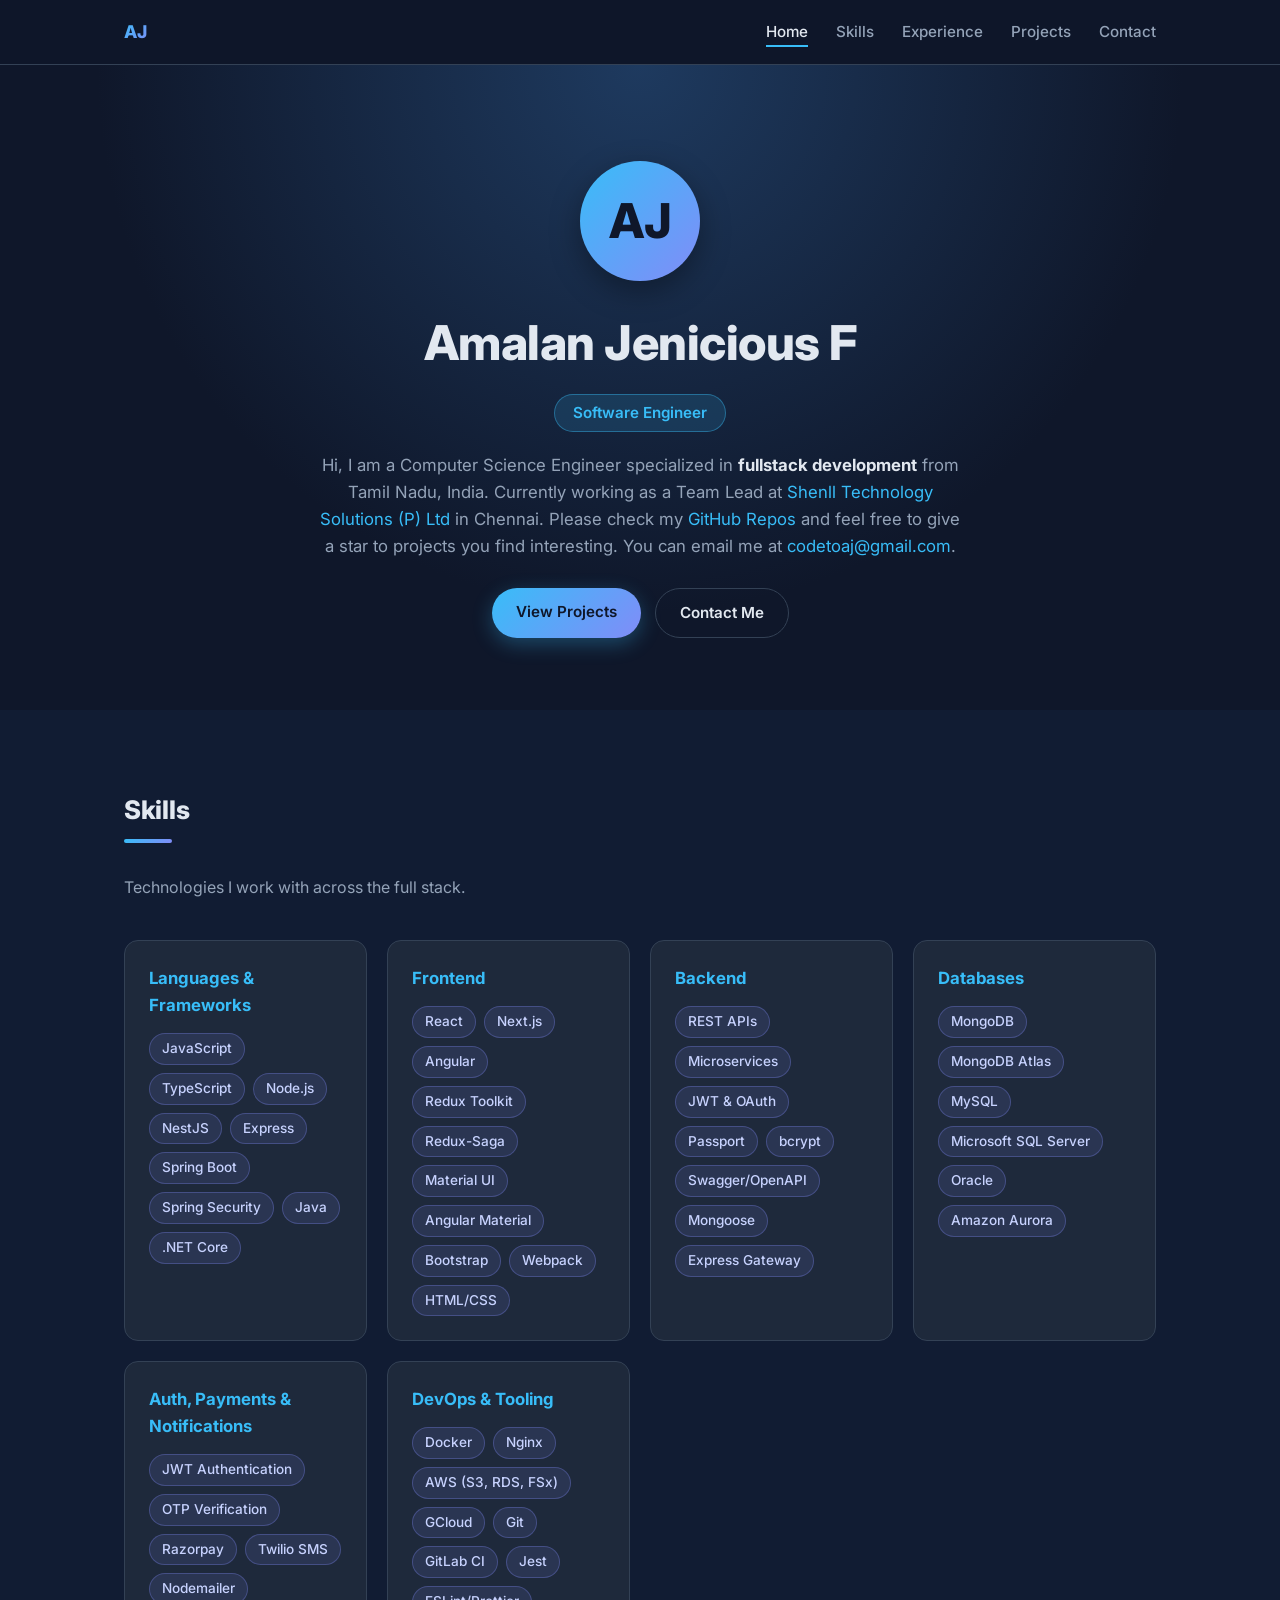
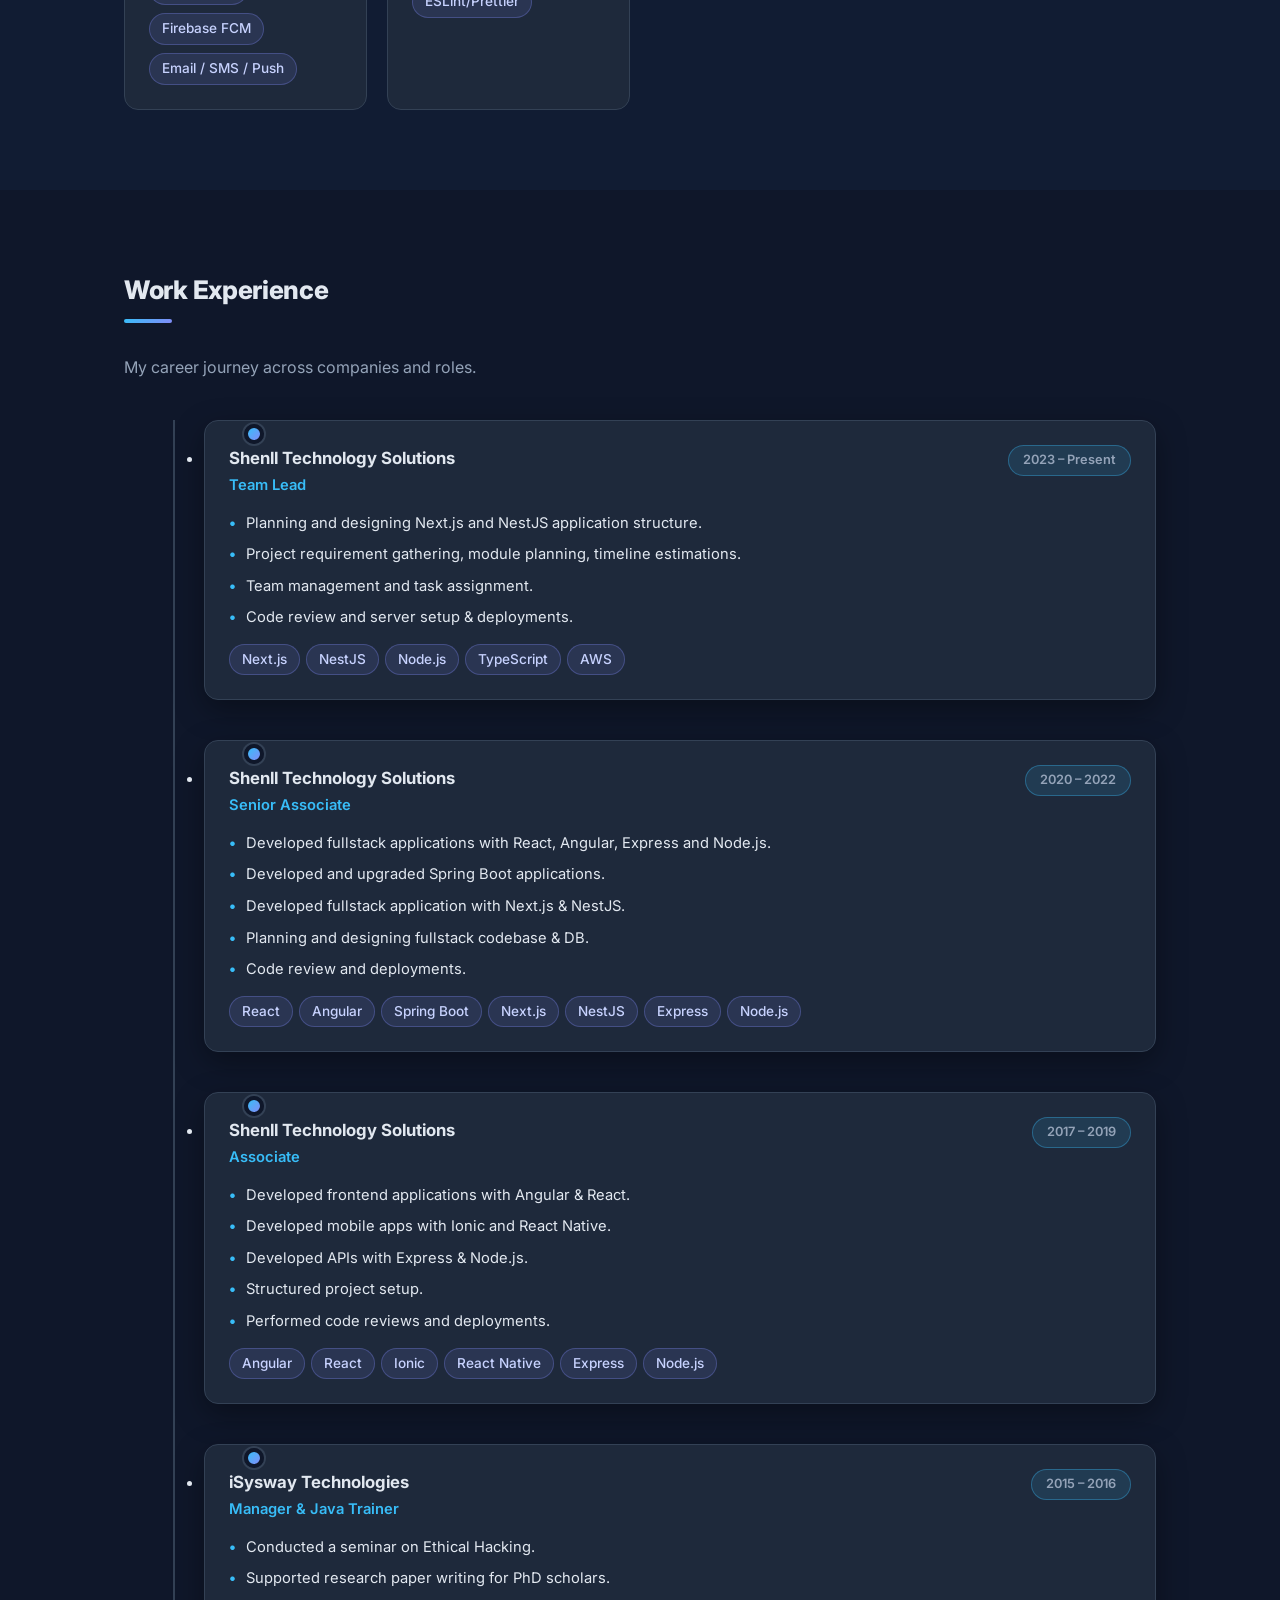
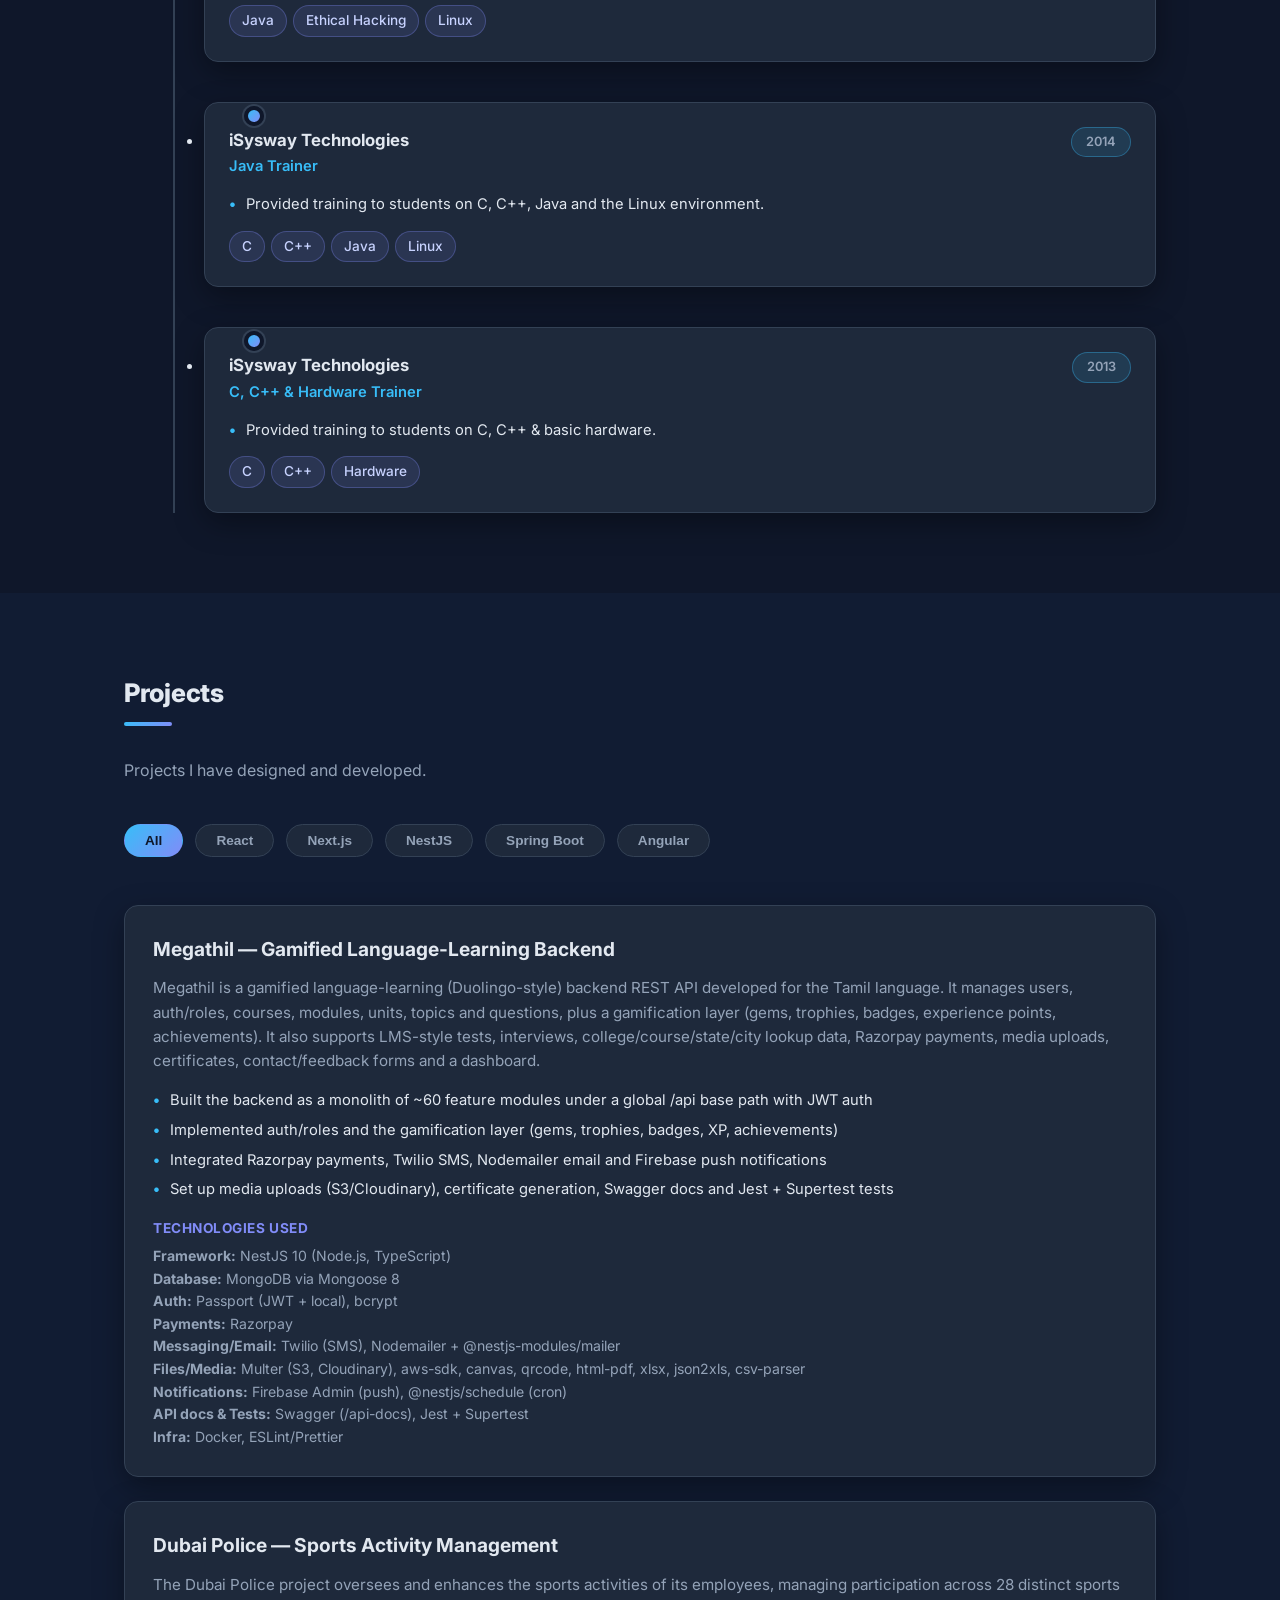
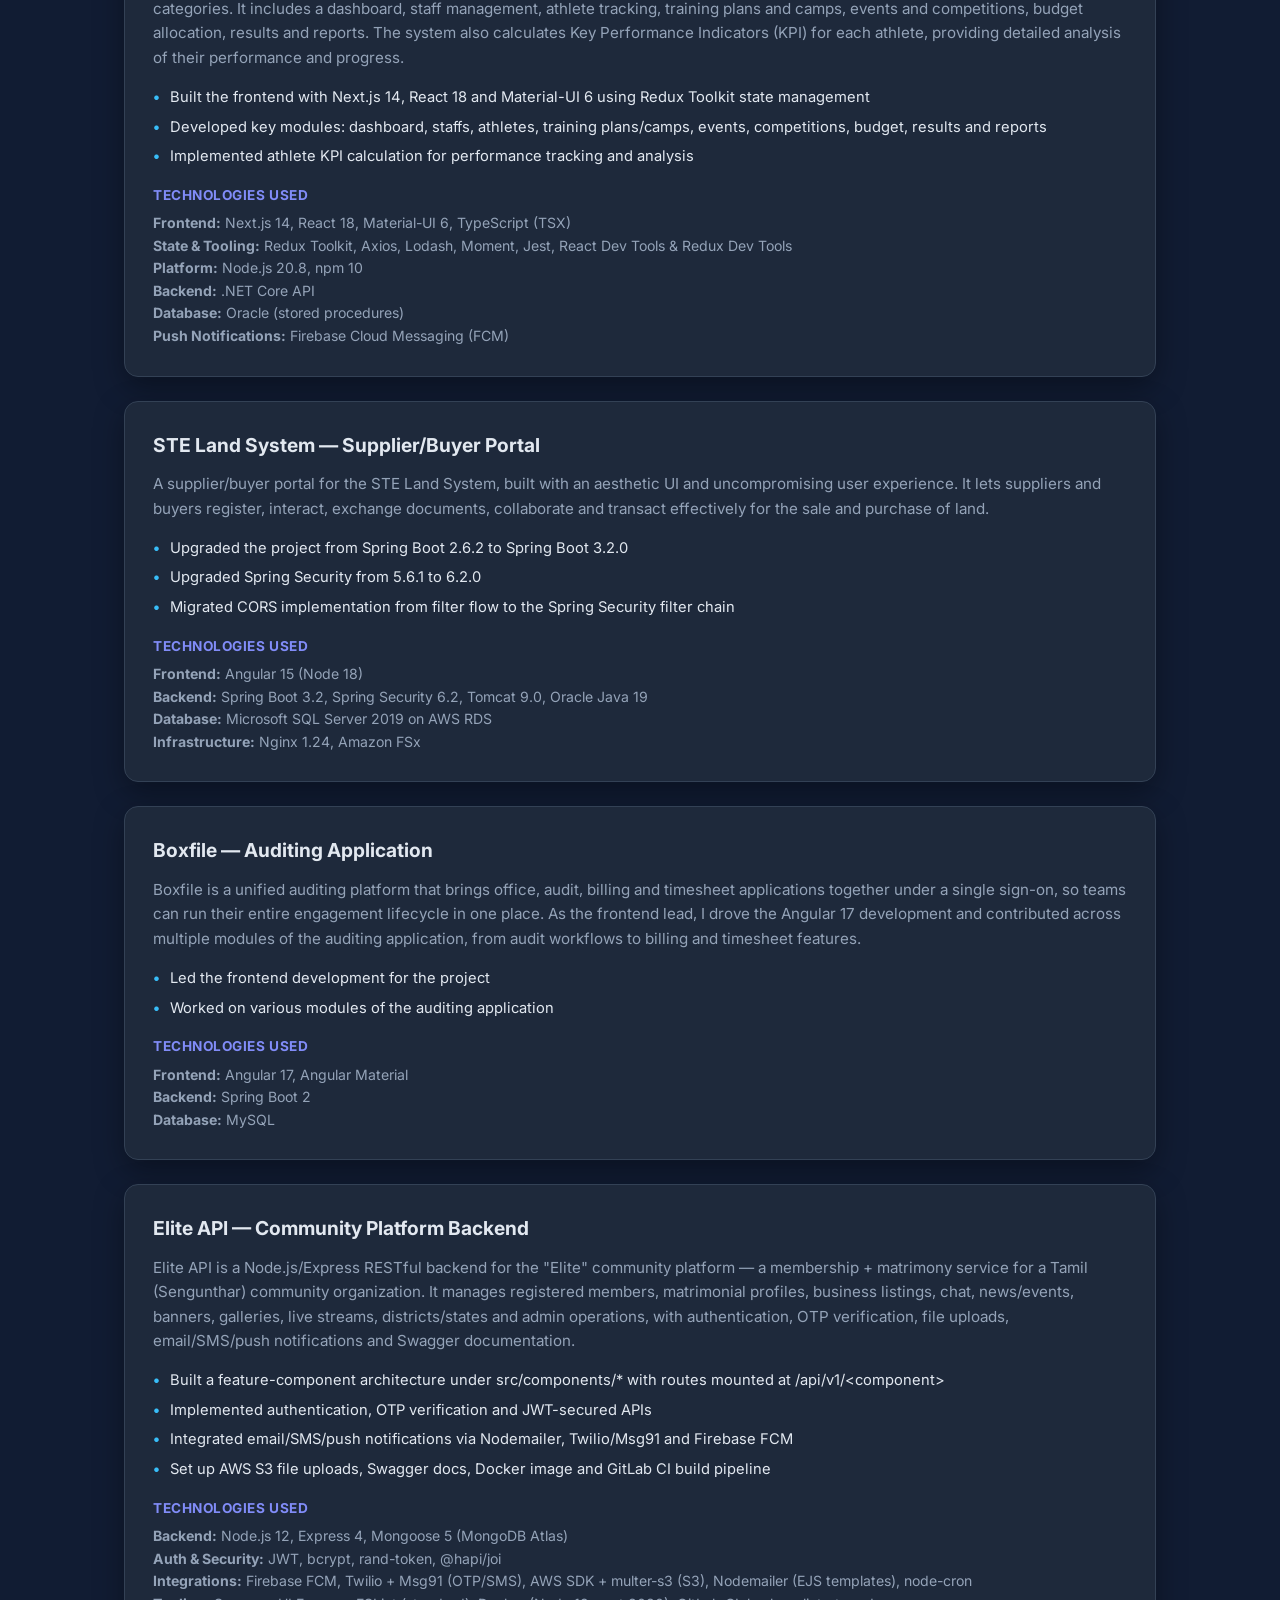
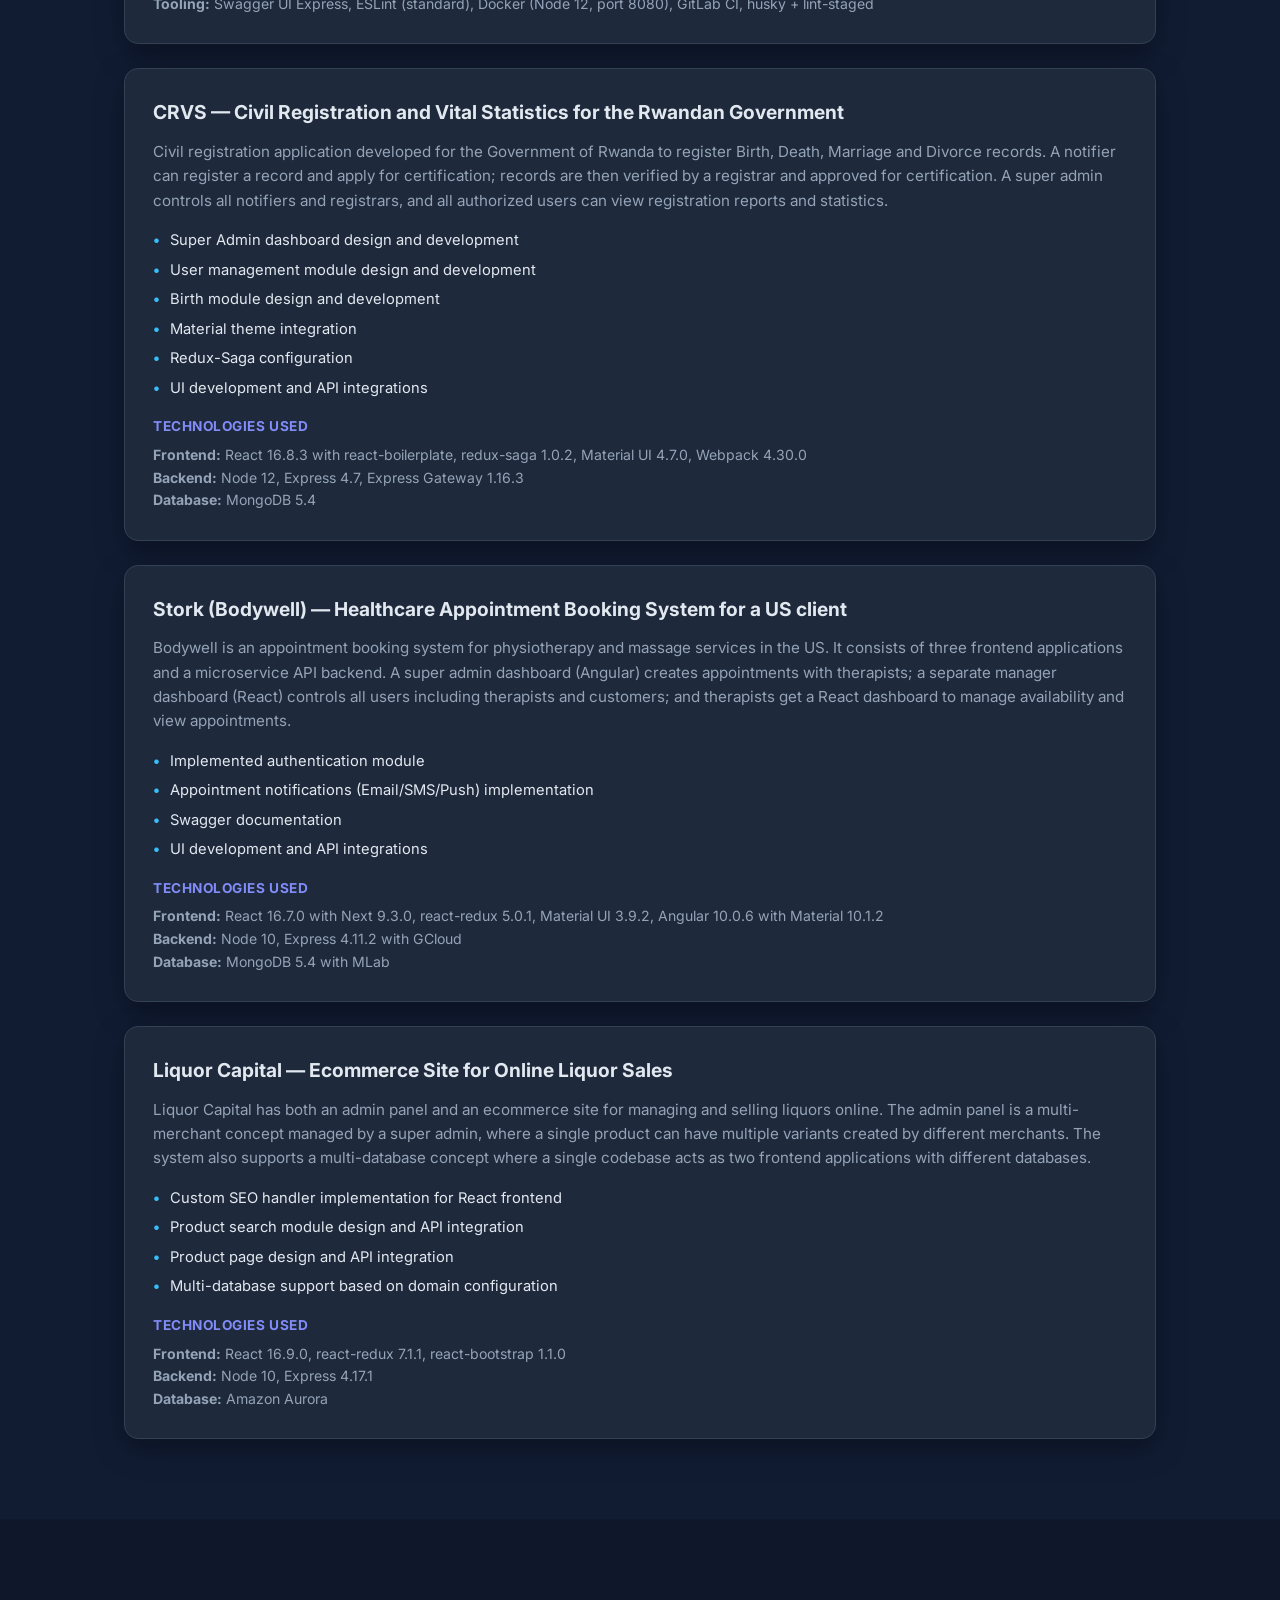
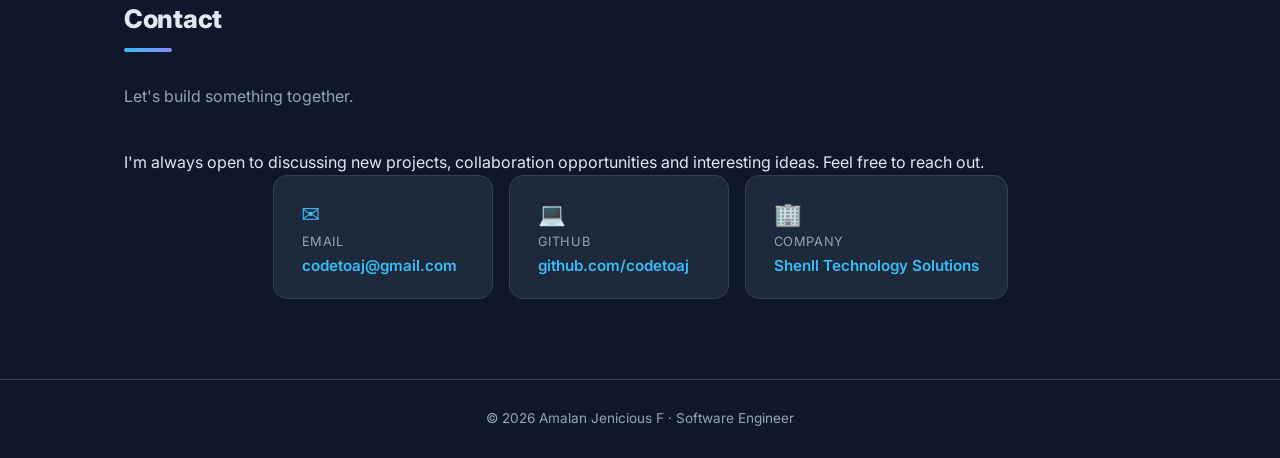
==== index.html @ 87402a8a "Work Experiance section added" ====
<!DOCTYPE html>
<html lang="en">
  <head>
    <meta charset="UTF-8">
    <meta name="viewport" content="width=device-width, initial-scale=1.0">
    <meta
      name="description"
      content="Amalan Jenicious F — Software Engineer specializing in fullstack development. Portfolio of projects, skills and experience."
    >
    <title>Amalan Jenicious F | Software Engineer</title>
    <link rel="icon" href="favicon.svg" type="image/svg+xml">
    <link rel="preconnect" href="https://fonts.googleapis.com">
    <link rel="preconnect" href="https://fonts.gstatic.com" crossorigin>
    <link
      href="https://fonts.googleapis.com/css2?family=Inter:wght@400;500;600;700;800&display=swap"
      rel="stylesheet"
    >
    <meta property="og:title" content="Amalan Jenicious F | Software Engineer">
    <meta property="og:description" content="Team Lead specializing in fullstack development — Node.js, React, Spring Boot, Angular, TypeScript, and cloud technologies.">
    <meta property="og:type" content="website">
    <meta property="og:url" content="https://codetoaj.github.io/">
    <meta property="og:image" content="https://codetoaj.github.io/og-image.png">
    <meta name="twitter:card" content="summary_large_image">
    <meta name="twitter:title" content="Amalan Jenicious F | Software Engineer">
    <meta name="twitter:description" content="Team Lead specializing in fullstack development — Node.js, React, Spring Boot, Angular, TypeScript, and cloud technologies.">
    <meta name="twitter:image" content="https://codetoaj.github.io/og-image.png">
    <script type="application/ld+json">
    {"@context":"https://schema.org","@type":"Person","name":"Amalan Jenicious F","jobTitle":"Team Lead","worksFor":{"@type":"Organization","name":"Shenll Technology Solutions"},"url":"https://codetoaj.github.io/","sameAs":["https://github.com/codetoaj"]}
    </script>
    <style>
      :root {
        --bg: #0f172a;
        --bg-alt: #111c33;
        --card: #1e293b;
        --border: #334155;
        --text: #e2e8f0;
        --muted: #94a3b8;
        --accent: #38bdf8;
        --accent-2: #818cf8;
        --grad: linear-gradient(135deg, #38bdf8 0%, #818cf8 100%);
        --radius: 14px;
        --shadow: 0 10px 30px rgba(0, 0, 0, 0.35);
      }
      * {
        margin: 0;
        padding: 0;
        box-sizing: border-box;
      }
      html {
        scroll-behavior: smooth;
      }
      body {
        font-family: "Inter", system-ui, -apple-system, sans-serif;
        background: var(--bg);
        color: var(--text);
        line-height: 1.6;
      }
      a {
        color: var(--accent);
        text-decoration: none;
      }
      a:hover {
        text-decoration: underline;
      }
      .container {
        max-width: 1080px;
        margin: 0 auto;
        padding: 0 24px;
      }

      header {
        position: sticky;
        top: 0;
        z-index: 100;
        background: rgba(15, 23, 42, 0.85);
        backdrop-filter: blur(10px);
        border-bottom: 1px solid var(--border);
      }
      .nav {
        display: flex;
        align-items: center;
        justify-content: space-between;
        height: 64px;
      }
      .brand {
        font-weight: 800;
        font-size: 1.1rem;
        background: var(--grad);
        -webkit-background-clip: text;
        background-clip: text;
        color: transparent;
      }
      .nav-links {
        display: flex;
        gap: 28px;
        list-style: none;
      }
      .nav-links a {
        color: var(--muted);
        font-size: 0.95rem;
        font-weight: 500;
        padding: 4px 0;
      }
      .nav-links a:hover,
      .nav-links a.active {
        color: var(--text);
      }
      .nav-links a.active {
        border-bottom: 2px solid var(--accent);
      }
      .menu-btn {
        display: none;
        background: none;
        border: none;
        color: var(--text);
        font-size: 1.5rem;
        cursor: pointer;
        line-height: 1;
      }

      .hero {
        padding: 96px 0 72px;
        text-align: center;
        background: radial-gradient(ellipse at top, #1e3a5f 0%, var(--bg) 60%);
      }
      .hero .avatar {
        width: 120px;
        height: 120px;
        border-radius: 50%;
        margin: 0 auto 24px;
        background: var(--grad);
        display: flex;
        align-items: center;
        justify-content: center;
        font-size: 3rem;
        font-weight: 800;
        color: #0f172a;
        box-shadow: var(--shadow);
      }
      .hero h1 {
        font-size: clamp(2rem, 5vw, 3rem);
        font-weight: 800;
        letter-spacing: -0.5px;
      }
      .hero .role {
        display: inline-block;
        margin-top: 12px;
        padding: 6px 18px;
        border-radius: 999px;
        background: rgba(56, 189, 248, 0.15);
        color: var(--accent);
        border: 1px solid rgba(56, 189, 248, 0.4);
        font-weight: 600;
        font-size: 0.95rem;
      }
      .hero .intro {
        max-width: 640px;
        margin: 20px auto 0;
        color: var(--muted);
        font-size: 1.05rem;
      }
      .hero .intro strong {
        color: var(--text);
      }
      .hero .cta {
        margin-top: 28px;
        display: flex;
        gap: 14px;
        justify-content: center;
        flex-wrap: wrap;
      }
      .btn {
        display: inline-block;
        padding: 12px 24px;
        border-radius: 999px;
        font-weight: 600;
        font-size: 0.95rem;
        transition: transform 0.15s ease, box-shadow 0.15s ease;
      }
      .btn:hover {
        text-decoration: none;
        transform: translateY(-2px);
      }
      .btn-primary {
        background: var(--grad);
        color: #0f172a;
        box-shadow: 0 6px 20px rgba(56, 189, 248, 0.3);
      }
      .btn-ghost {
        border: 1px solid var(--border);
        color: var(--text);
      }
      .btn-ghost:hover {
        border-color: var(--accent);
      }

      section {
        padding: 80px 0;
      }
      section:nth-of-type(even) {
        background: var(--bg-alt);
      }
      .section-title {
        font-size: 1.6rem;
        font-weight: 800;
        letter-spacing: -0.3px;
        margin-bottom: 8px;
      }
      .section-sub {
        color: var(--muted);
        margin-bottom: 40px;
      }
      .underline {
        width: 48px;
        height: 4px;
        border-radius: 2px;
        background: var(--grad);
        margin-bottom: 32px;
      }

      .skills {
        display: grid;
        grid-template-columns: repeat(auto-fit, minmax(240px, 1fr));
        gap: 20px;
      }
      .skill-card {
        background: var(--card);
        border: 1px solid var(--border);
        border-radius: var(--radius);
        padding: 24px;
      }
      .skill-card h3 {
        font-size: 1.05rem;
        font-weight: 700;
        margin-bottom: 14px;
        color: var(--accent);
      }
      .skill-card .tags {
        display: flex;
        flex-wrap: wrap;
        gap: 8px;
      }
      .tag {
        background: rgba(129, 140, 248, 0.12);
        border: 1px solid rgba(129, 140, 248, 0.3);
        color: #c7d2fe;
        padding: 4px 12px;
        border-radius: 999px;
        font-size: 0.85rem;
        font-weight: 500;
      }

      .projects {
        display: grid;
        gap: 24px;
      }
      .project-filters {
        display: flex;
        gap: 12px;
        margin-bottom: 24px;
        flex-wrap: wrap;
      }
      .filter-btn {
        padding: 8px 20px;
        border-radius: 999px;
        border: 1px solid var(--border);
        background: var(--card);
        color: var(--muted);
        font-weight: 600;
        font-size: 0.85rem;
        cursor: pointer;
        transition: all 0.15s ease;
      }
      .filter-btn:hover {
        border-color: var(--accent);
        color: var(--text);
      }
      .filter-btn.active {
        background: var(--grad);
        border-color: transparent;
        color: #0f172a;
      }
      .project-card {
        background: var(--card);
        border: 1px solid var(--border);
        border-radius: var(--radius);
        padding: 28px;
        box-shadow: var(--shadow);
        transition: transform 0.2s ease, border-color 0.2s ease;
      }
      .project-card:hover {
        transform: translateY(-4px);
        border-color: var(--accent);
      }
      .project-card h3 {
        font-size: 1.2rem;
        font-weight: 700;
        margin-bottom: 12px;
      }
      .project-card p {
        color: var(--muted);
        font-size: 0.95rem;
      }
      .project-card .roles {
        margin: 16px 0;
        padding: 0;
        list-style: none;
        display: grid;
        gap: 6px;
      }
      .project-card .roles li {
        display: flex;
        gap: 10px;
        font-size: 0.92rem;
        color: var(--text);
      }
      .project-card .roles li::before {
        content: "\2022";
        color: var(--accent);
        font-weight: 700;
      }
      .project-card .tech-label {
        font-size: 0.85rem;
        font-weight: 700;
        color: var(--accent-2);
        margin: 12px 0 6px;
        text-transform: uppercase;
        letter-spacing: 0.04em;
      }
      .project-card .tech-line {
        color: var(--muted);
        font-size: 0.88rem;
      }

      .contact {
        text-align: center;
      }
      .contact .section-title,
      .contact .section-sub {
        text-align: center;
      }
      .contact .underline {
        margin: 0 auto 32px;
      }
      .contact p {
        color: var(--muted);
        max-width: 520px;
        margin: 0 auto 28px;
      }
      .contact-links {
        display: flex;
        gap: 16px;
        justify-content: center;
        flex-wrap: wrap;
      }
      .contact-card {
        background: var(--card);
        border: 1px solid var(--border);
        border-radius: var(--radius);
        padding: 20px 28px;
        min-width: 220px;
        transition: transform 0.15s ease, border-color 0.15s ease;
      }
      .contact-card:hover {
        transform: translateY(-3px);
        border-color: var(--accent);
      }
      .contact-card .icon {
        font-size: 1.4rem;
        margin-bottom: 8px;
      }
      .contact-card .label {
        display: block;
        font-size: 0.8rem;
        color: var(--muted);
        text-transform: uppercase;
        letter-spacing: 0.05em;
      }
      .contact-card .value {
        font-weight: 600;
        font-size: 0.95rem;
        word-break: break-all;
      }

      footer {
        border-top: 1px solid var(--border);
        padding: 28px 0;
        text-align: center;
        color: var(--muted);
        font-size: 0.85rem;
      }

      .scroll-top {
        position: fixed;
        bottom: 24px;
        right: 24px;
        width: 48px;
        height: 48px;
        border-radius: 50%;
        background: var(--grad);
        border: none;
        color: #0f172a;
        font-size: 1.5rem;
        cursor: pointer;
        opacity: 0;
        visibility: hidden;
        transform: translateY(16px);
        transition: all 0.3s ease;
        z-index: 99;
        box-shadow: var(--shadow);
        display: flex;
        align-items: center;
        justify-content: center;
        line-height: 1;
      }
      .scroll-top.visible {
        opacity: 1;
        visibility: visible;
        transform: translateY(0);
      }
      .scroll-top:hover {
        transform: translateY(-4px) scale(1.05);
      }
      .scroll-top:focus-visible {
        outline: 2px solid var(--accent);
        outline-offset: 2px;
      }

      /* ===== Work Experience Timeline ===== */
      .timeline {
        position: relative;
        padding-left: 80px;
        margin-top: 8px;
      }
      .timeline-rail {
        position: absolute;
        left: 49px;
        top: 0;
        bottom: 0;
        width: 2px;
        background: var(--border);
      }
      .timeline-item {
        position: relative;
        margin-bottom: 40px;
      }
      .timeline-item:last-child {
        margin-bottom: 0;
      }
      .timeline-dot {
        position: absolute;
        left: 40px;
        top: 4px;
        width: 20px;
        height: 20px;
        border-radius: 50%;
        background: var(--grad);
        border: 4px solid var(--bg);
        box-shadow: 0 0 0 2px var(--border);
      }
      .timeline-card {
        background: var(--card);
        border: 1px solid var(--border);
        border-radius: var(--radius);
        padding: 24px;
        box-shadow: var(--shadow);
        transition: transform 0.2s ease, border-color 0.2s ease;
      }
      .timeline-card:hover {
        transform: translateY(-3px);
        border-color: var(--accent);
      }
      .timeline-head {
        display: flex;
        align-items: baseline;
        justify-content: space-between;
        gap: 12px;
        margin-bottom: 10px;
      }
      .timeline-head h3 {
        font-size: 1.05rem;
        font-weight: 700;
      }
      .timeline-role {
        display: block;
        color: var(--accent);
        font-weight: 600;
        font-size: 0.92rem;
        margin-top: 2px;
      }
      .timeline-date {
        color: var(--muted);
        font-size: 0.8rem;
        font-weight: 600;
        background: rgba(56, 189, 248, 0.12);
        border: 1px solid rgba(56, 189, 248, 0.35);
        padding: 4px 14px;
        border-radius: 999px;
      }
      .timeline-bullets {
        list-style: none;
        padding: 0;
        margin: 14px 0;
        display: grid;
        gap: 8px;
      }
      .timeline-bullets li {
        display: flex;
        gap: 10px;
        font-size: 0.92rem;
        color: var(--text);
        align-items: flex-start;
      }
      .timeline-bullets li::before {
        content: "\2022";
        color: var(--accent);
        font-weight: 700;
      }
      .timeline-tech {
        display: flex;
        gap: 6px;
        flex-wrap: wrap;
        margin-top: 8px;
      }

      @media (max-width: 720px) {
        .nav-links {
          display: none;
          position: absolute;
          top: 64px;
          left: 0;
          right: 0;
          flex-direction: column;
          gap: 0;
          background: var(--bg-alt);
          border-bottom: 1px solid var(--border);
        }
        .nav-links.open {
          display: flex;
        }
        .nav-links li {
          border-top: 1px solid var(--border);
        }
        .nav-links a {
          display: block;
          padding: 16px 24px;
        }
        .nav-links a.active {
          border-bottom: none;
          color: var(--accent);
        }
        .menu-btn {
          display: block;
        }
        .hero {
          padding: 64px 0 48px;
        }
        .timeline {
          padding-left: 44px;
        }
        .timeline-rail {
          left: 15px;
        }
        .timeline-dot {
          left: 6px;
        }
        .timeline-head h3 {
          font-size: 0.95rem;
        }
      }
    </style>
  </head>
  <body>
    <header>
      <nav class="nav container" aria-label="Primary">
        <a class="brand" href="#home">AJ</a>
        <button type="button" class="menu-btn" id="menuBtn" aria-label="Toggle menu" aria-expanded="false">&#9776;</button>
        <ul class="nav-links" id="navLinks">
          <li><a href="#home">Home</a></li>
          <li><a href="#skills">Skills</a></li>
          <li><a href="#experience">Experience</a></li>
          <li><a href="#projects">Projects</a></li>
          <li><a href="#contact">Contact</a></li>
        </ul>
      </nav>
    </header>

    <section class="hero" id="home">
      <div class="container">
        <div class="avatar" aria-hidden="true">AJ</div>
        <h1>Amalan Jenicious F</h1>
        <span class="role">Software Engineer</span>
        <p class="intro">
          Hi, I am a Computer Science Engineer specialized in
          <strong>fullstack development</strong> from Tamil Nadu, India. Currently working as a
          Team Lead at
          <a href="https://www.shenll.com/" target="_blank" rel="noopener noreferrer">Shenll Technology Solutions (P) Ltd</a>
          in Chennai. Please check my
          <a href="https://github.com/codetoaj?tab=repositories" target="_blank" rel="noopener noreferrer">GitHub Repos</a>
          and feel free to give a star to projects you find interesting. You can email me at
          <a href="mailto:codetoaj@gmail.com">codetoaj@gmail.com</a>.
        </p>
        <div class="cta">
          <a class="btn btn-primary" href="#projects">View Projects</a>
          <a class="btn btn-ghost" href="mailto:codetoaj@gmail.com">Contact Me</a>
        </div>
      </div>
    </section>

    <section id="skills">
      <div class="container">
        <h2 class="section-title">Skills</h2>
        <div class="underline"></div>
        <p class="section-sub">Technologies I work with across the full stack.</p>
        <div class="skills">
          <div class="skill-card">
            <h3>Languages &amp; Frameworks</h3>
            <div class="tags">
              <span class="tag">JavaScript</span>
              <span class="tag">TypeScript</span>
              <span class="tag">Node.js</span>
              <span class="tag">NestJS</span>
              <span class="tag">Express</span>
              <span class="tag">Spring Boot</span>
              <span class="tag">Spring Security</span>
              <span class="tag">Java</span>
              <span class="tag">.NET Core</span>
            </div>
          </div>
          <div class="skill-card">
            <h3>Frontend</h3>
            <div class="tags">
              <span class="tag">React</span>
              <span class="tag">Next.js</span>
              <span class="tag">Angular</span>
              <span class="tag">Redux Toolkit</span>
              <span class="tag">Redux-Saga</span>
              <span class="tag">Material UI</span>
              <span class="tag">Angular Material</span>
              <span class="tag">Bootstrap</span>
              <span class="tag">Webpack</span>
              <span class="tag">HTML/CSS</span>
            </div>
          </div>
          <div class="skill-card">
            <h3>Backend</h3>
            <div class="tags">
              <span class="tag">REST APIs</span>
              <span class="tag">Microservices</span>
              <span class="tag">JWT &amp; OAuth</span>
              <span class="tag">Passport</span>
              <span class="tag">bcrypt</span>
              <span class="tag">Swagger/OpenAPI</span>
              <span class="tag">Mongoose</span>
              <span class="tag">Express Gateway</span>
            </div>
          </div>
          <div class="skill-card">
            <h3>Databases</h3>
            <div class="tags">
              <span class="tag">MongoDB</span>
              <span class="tag">MongoDB Atlas</span>
              <span class="tag">MySQL</span>
              <span class="tag">Microsoft SQL Server</span>
              <span class="tag">Oracle</span>
              <span class="tag">Amazon Aurora</span>
            </div>
          </div>
          <div class="skill-card">
            <h3>Auth, Payments &amp; Notifications</h3>
            <div class="tags">
              <span class="tag">JWT Authentication</span>
              <span class="tag">OTP Verification</span>
              <span class="tag">Razorpay</span>
              <span class="tag">Twilio SMS</span>
              <span class="tag">Nodemailer</span>
              <span class="tag">Firebase FCM</span>
              <span class="tag">Email / SMS / Push</span>
            </div>
          </div>
          <div class="skill-card">
            <h3>DevOps &amp; Tooling</h3>
            <div class="tags">
              <span class="tag">Docker</span>
              <span class="tag">Nginx</span>
              <span class="tag">AWS (S3, RDS, FSx)</span>
              <span class="tag">GCloud</span>
              <span class="tag">Git</span>
              <span class="tag">GitLab CI</span>
              <span class="tag">Jest</span>
              <span class="tag">ESLint/Prettier</span>
            </div>
          </div>
        </div>
      </div>
    </section>

    <section id="experience">
      <div class="container">
        <h2 class="section-title">Work Experience</h2>
        <div class="underline"></div>
        <p class="section-sub">My career journey across companies and roles.</p>
        <div class="timeline">
          <div class="timeline-rail"></div>
          <ul class="timeline-list">
            <li class="timeline-item">
              <div class="timeline-dot"></div>
              <div class="timeline-card">
                <div class="timeline-head">
                  <div>
                    <h3>Shenll Technology Solutions</h3>
                    <span class="timeline-role">Team Lead</span>
                  </div>
                  <span class="timeline-date">2023 – Present</span>
                </div>
                <ul class="timeline-bullets">
                  <li>Planning and designing Next.js and NestJS application structure.</li>
                  <li>Project requirement gathering, module planning, timeline estimations.</li>
                  <li>Team management and task assignment.</li>
                  <li>Code review and server setup &amp; deployments.</li>
                </ul>
                <div class="timeline-tech">
                  <span class="tag">Next.js</span>
                  <span class="tag">NestJS</span>
                  <span class="tag">Node.js</span>
                  <span class="tag">TypeScript</span>
                  <span class="tag">AWS</span>
                </div>
              </div>
            </li>
            <li class="timeline-item">
              <div class="timeline-dot"></div>
              <div class="timeline-card">
                <div class="timeline-head">
                  <div>
                    <h3>Shenll Technology Solutions</h3>
                    <span class="timeline-role">Senior Associate</span>
                  </div>
                  <span class="timeline-date">2020 – 2022</span>
                </div>
                <ul class="timeline-bullets">
                  <li>Developed fullstack applications with React, Angular, Express and Node.js.</li>
                  <li>Developed and upgraded Spring Boot applications.</li>
                  <li>Developed fullstack application with Next.js &amp; NestJS.</li>
                  <li>Planning and designing fullstack codebase &amp; DB.</li>
                  <li>Code review and deployments.</li>
                </ul>
                <div class="timeline-tech">
                  <span class="tag">React</span>
                  <span class="tag">Angular</span>
                  <span class="tag">Spring Boot</span>
                  <span class="tag">Next.js</span>
                  <span class="tag">NestJS</span>
                  <span class="tag">Express</span>
                  <span class="tag">Node.js</span>
                </div>
              </div>
            </li>
            <li class="timeline-item">
              <div class="timeline-dot"></div>
              <div class="timeline-card">
                <div class="timeline-head">
                  <div>
                    <h3>Shenll Technology Solutions</h3>
                    <span class="timeline-role">Associate</span>
                  </div>
                  <span class="timeline-date">2017 – 2019</span>
                </div>
                <ul class="timeline-bullets">
                  <li>Developed frontend applications with Angular &amp; React.</li>
                  <li>Developed mobile apps with Ionic and React Native.</li>
                  <li>Developed APIs with Express &amp; Node.js.</li>
                  <li>Structured project setup.</li>
                  <li>Performed code reviews and deployments.</li>
                </ul>
                <div class="timeline-tech">
                  <span class="tag">Angular</span>
                  <span class="tag">React</span>
                  <span class="tag">Ionic</span>
                  <span class="tag">React Native</span>
                  <span class="tag">Express</span>
                  <span class="tag">Node.js</span>
                </div>
              </div>
            </li>
            <li class="timeline-item">
              <div class="timeline-dot"></div>
              <div class="timeline-card">
                <div class="timeline-head">
                  <div>
                    <h3>iSysway Technologies</h3>
                    <span class="timeline-role">Manager &amp; Java Trainer</span>
                  </div>
                  <span class="timeline-date">2015 – 2016</span>
                </div>
                <ul class="timeline-bullets">
                  <li>Conducted a seminar on Ethical Hacking.</li>
                  <li>Supported research paper writing for PhD scholars.</li>
                </ul>
                <div class="timeline-tech">
                  <span class="tag">Java</span>
                  <span class="tag">Ethical Hacking</span>
                  <span class="tag">Linux</span>
                </div>
              </div>
            </li>
            <li class="timeline-item">
              <div class="timeline-dot"></div>
              <div class="timeline-card">
                <div class="timeline-head">
                  <div>
                    <h3>iSysway Technologies</h3>
                    <span class="timeline-role">Java Trainer</span>
                  </div>
                  <span class="timeline-date">2014</span>
                </div>
                <ul class="timeline-bullets">
                  <li>Provided training to students on C, C++, Java and the Linux environment.</li>
                </ul>
                <div class="timeline-tech">
                  <span class="tag">C</span>
                  <span class="tag">C++</span>
                  <span class="tag">Java</span>
                  <span class="tag">Linux</span>
                </div>
              </div>
            </li>
            <li class="timeline-item">
              <div class="timeline-dot"></div>
              <div class="timeline-card">
                <div class="timeline-head">
                  <div>
                    <h3>iSysway Technologies</h3>
                    <span class="timeline-role">C, C++ &amp; Hardware Trainer</span>
                  </div>
                  <span class="timeline-date">2013</span>
                </div>
                <ul class="timeline-bullets">
                  <li>Provided training to students on C, C++ &amp; basic hardware.</li>
                </ul>
                <div class="timeline-tech">
                  <span class="tag">C</span>
                  <span class="tag">C++</span>
                  <span class="tag">Hardware</span>
                </div>
              </div>
            </li>
          </ul>
        </div>
      </div>
    </section>

    <section id="projects">
      <div class="container">
        <h2 class="section-title">Projects</h2>
        <div class="underline"></div>
        <p class="section-sub">Projects I have designed and developed.</p>
        <div class="projects">
          <div class="project-filters" role="group" aria-label="Project categories">
            <button type="button" class="filter-btn active" aria-pressed="true" data-filter="all">All</button>
            <button type="button" class="filter-btn" aria-pressed="false" data-filter="react">React</button>
            <button type="button" class="filter-btn" aria-pressed="false" data-filter="nextjs">Next.js</button>
            <button type="button" class="filter-btn" aria-pressed="false" data-filter="nestjs">NestJS</button>
            <button type="button" class="filter-btn" aria-pressed="false" data-filter="springboot">Spring Boot</button>
            <button type="button" class="filter-btn" aria-pressed="false" data-filter="angular">Angular</button>
          </div>
          <article class="project-card" data-category="nestjs">
            <h3>Megathil — Gamified Language-Learning Backend</h3>
            <p>
              Megathil is a gamified language-learning (Duolingo-style) backend REST API developed
              for the Tamil language. It manages users, auth/roles, courses, modules, units, topics
              and questions, plus a gamification layer (gems, trophies, badges, experience points,
              achievements). It also supports LMS-style tests, interviews, college/course/state/city
              lookup data, Razorpay payments, media uploads, certificates, contact/feedback forms and
              a dashboard.
            </p>
            <ul class="roles">
              <li>Built the backend as a monolith of ~60 feature modules under a global /api base path with JWT auth</li>
              <li>Implemented auth/roles and the gamification layer (gems, trophies, badges, XP, achievements)</li>
              <li>Integrated Razorpay payments, Twilio SMS, Nodemailer email and Firebase push notifications</li>
              <li>Set up media uploads (S3/Cloudinary), certificate generation, Swagger docs and Jest + Supertest tests</li>
            </ul>
            <div class="tech-label">Technologies used</div>
            <div class="tech-line">
              <strong>Framework:</strong> NestJS 10 (Node.js, TypeScript)
            </div>
            <div class="tech-line"><strong>Database:</strong> MongoDB via Mongoose 8</div>
            <div class="tech-line"><strong>Auth:</strong> Passport (JWT + local), bcrypt</div>
            <div class="tech-line"><strong>Payments:</strong> Razorpay</div>
            <div class="tech-line">
              <strong>Messaging/Email:</strong> Twilio (SMS), Nodemailer + @nestjs-modules/mailer
            </div>
            <div class="tech-line">
              <strong>Files/Media:</strong> Multer (S3, Cloudinary), aws-sdk, canvas, qrcode, html-pdf,
              xlsx, json2xls, csv-parser
            </div>
            <div class="tech-line">
              <strong>Notifications:</strong> Firebase Admin (push), @nestjs/schedule (cron)
            </div>
            <div class="tech-line">
              <strong>API docs &amp; Tests:</strong> Swagger (/api-docs), Jest + Supertest
            </div>
            <div class="tech-line"><strong>Infra:</strong> Docker, ESLint/Prettier</div>
          </article>

          <article class="project-card" data-category="nextjs">
            <h3>Dubai Police — Sports Activity Management</h3>
            <p>
              The Dubai Police project oversees and enhances the sports activities of its employees,
              managing participation across 28 distinct sports categories. It includes a dashboard,
              staff management, athlete tracking, training plans and camps, events and competitions,
              budget allocation, results and reports. The system also calculates Key Performance
              Indicators (KPI) for each athlete, providing detailed analysis of their performance and
              progress.
            </p>
            <ul class="roles">
              <li>Built the frontend with Next.js 14, React 18 and Material-UI 6 using Redux Toolkit state management</li>
              <li>Developed key modules: dashboard, staffs, athletes, training plans/camps, events, competitions, budget, results and reports</li>
              <li>Implemented athlete KPI calculation for performance tracking and analysis</li>
            </ul>
            <div class="tech-label">Technologies used</div>
            <div class="tech-line">
              <strong>Frontend:</strong> Next.js 14, React 18, Material-UI 6, TypeScript (TSX)
            </div>
            <div class="tech-line">
              <strong>State &amp; Tooling:</strong> Redux Toolkit, Axios, Lodash, Moment, Jest,
              React Dev Tools &amp; Redux Dev Tools
            </div>
            <div class="tech-line"><strong>Platform:</strong> Node.js 20.8, npm 10</div>
            <div class="tech-line"><strong>Backend:</strong> .NET Core API</div>
            <div class="tech-line"><strong>Database:</strong> Oracle (stored procedures)</div>
            <div class="tech-line"><strong>Push Notifications:</strong> Firebase Cloud Messaging (FCM)</div>
          </article>

          <article class="project-card" data-category="springboot angular">
            <h3>STE Land System — Supplier/Buyer Portal</h3>
            <p>
              A supplier/buyer portal for the STE Land System, built with an aesthetic UI and
              uncompromising user experience. It lets suppliers and buyers register, interact,
              exchange documents, collaborate and transact effectively for the sale and purchase of
              land.
            </p>
            <ul class="roles">
              <li>Upgraded the project from Spring Boot 2.6.2 to Spring Boot 3.2.0</li>
              <li>Upgraded Spring Security from 5.6.1 to 6.2.0</li>
              <li>Migrated CORS implementation from filter flow to the Spring Security filter chain</li>
            </ul>
            <div class="tech-label">Technologies used</div>
            <div class="tech-line"><strong>Frontend:</strong> Angular 15 (Node 18)</div>
            <div class="tech-line">
              <strong>Backend:</strong> Spring Boot 3.2, Spring Security 6.2, Tomcat 9.0, Oracle Java 19
            </div>
            <div class="tech-line">
              <strong>Database:</strong> Microsoft SQL Server 2019 on AWS RDS
            </div>
            <div class="tech-line"><strong>Infrastructure:</strong> Nginx 1.24, Amazon FSx</div>
          </article>

          <article class="project-card" data-category="springboot angular">
            <h3>Boxfile — Auditing Application</h3>
            <p>
              Boxfile is a unified auditing platform that brings office, audit, billing and
              timesheet applications together under a single sign-on, so teams can run their entire
              engagement lifecycle in one place. As the frontend lead, I drove the Angular 17
              development and contributed across multiple modules of the auditing application, from
              audit workflows to billing and timesheet features.
            </p>
            <ul class="roles">
              <li>Led the frontend development for the project</li>
              <li>Worked on various modules of the auditing application</li>
            </ul>
            <div class="tech-label">Technologies used</div>
            <div class="tech-line"><strong>Frontend:</strong> Angular 17, Angular Material</div>
            <div class="tech-line"><strong>Backend:</strong> Spring Boot 2</div>
            <div class="tech-line"><strong>Database:</strong> MySQL</div>
          </article>

          <article class="project-card" data-category="nestjs">
            <h3>Elite API — Community Platform Backend</h3>
            <p>
              Elite API is a Node.js/Express RESTful backend for the "Elite" community platform — a
              membership + matrimony service for a Tamil (Sengunthar) community organization. It
              manages registered members, matrimonial profiles, business listings, chat, news/events,
              banners, galleries, live streams, districts/states and admin operations, with
              authentication, OTP verification, file uploads, email/SMS/push notifications and
              Swagger documentation.
            </p>
            <ul class="roles">
              <li>Built a feature-component architecture under src/components/* with routes mounted at /api/v1/&lt;component&gt;</li>
              <li>Implemented authentication, OTP verification and JWT-secured APIs</li>
              <li>Integrated email/SMS/push notifications via Nodemailer, Twilio/Msg91 and Firebase FCM</li>
              <li>Set up AWS S3 file uploads, Swagger docs, Docker image and GitLab CI build pipeline</li>
            </ul>
            <div class="tech-label">Technologies used</div>
            <div class="tech-line">
              <strong>Backend:</strong> Node.js 12, Express 4, Mongoose 5 (MongoDB Atlas)
            </div>
            <div class="tech-line">
              <strong>Auth &amp; Security:</strong> JWT, bcrypt, rand-token, @hapi/joi
            </div>
            <div class="tech-line">
              <strong>Integrations:</strong> Firebase FCM, Twilio + Msg91 (OTP/SMS), AWS SDK + multer-s3 (S3),
              Nodemailer (EJS templates), node-cron
            </div>
            <div class="tech-line">
              <strong>Tooling:</strong> Swagger UI Express, ESLint (standard), Docker (Node 12, port 8080),
              GitLab CI, husky + lint-staged
            </div>
          </article>

          <article class="project-card" data-category="react">
            <h3>CRVS — Civil Registration and Vital Statistics for the Rwandan Government</h3>
            <p>
              Civil registration application developed for the Government of Rwanda to register
              Birth, Death, Marriage and Divorce records. A notifier can register a record and apply
              for certification; records are then verified by a registrar and approved for
              certification. A super admin controls all notifiers and registrars, and all
              authorized users can view registration reports and statistics.
            </p>
            <ul class="roles">
              <li>Super Admin dashboard design and development</li>
              <li>User management module design and development</li>
              <li>Birth module design and development</li>
              <li>Material theme integration</li>
              <li>Redux-Saga configuration</li>
              <li>UI development and API integrations</li>
            </ul>
            <div class="tech-label">Technologies used</div>
            <div class="tech-line">
              <strong>Frontend:</strong> React 16.8.3 with react-boilerplate, redux-saga 1.0.2,
              Material UI 4.7.0, Webpack 4.30.0
            </div>
            <div class="tech-line">
              <strong>Backend:</strong> Node 12, Express 4.7, Express Gateway 1.16.3
            </div>
            <div class="tech-line"><strong>Database:</strong> MongoDB 5.4</div>
          </article>

          <article class="project-card" data-category="react angular">
            <h3>Stork (Bodywell) — Healthcare Appointment Booking System for a US client</h3>
            <p>
              Bodywell is an appointment booking system for physiotherapy and massage services in the
              US. It consists of three frontend applications and a microservice API backend. A super
              admin dashboard (Angular) creates appointments with therapists; a separate manager
              dashboard (React) controls all users including therapists and customers; and therapists
              get a React dashboard to manage availability and view appointments.
            </p>
            <ul class="roles">
              <li>Implemented authentication module</li>
              <li>Appointment notifications (Email/SMS/Push) implementation</li>
              <li>Swagger documentation</li>
              <li>UI development and API integrations</li>
            </ul>
            <div class="tech-label">Technologies used</div>
            <div class="tech-line">
              <strong>Frontend:</strong> React 16.7.0 with Next 9.3.0, react-redux 5.0.1,
              Material UI 3.9.2, Angular 10.0.6 with Material 10.1.2
            </div>
            <div class="tech-line"><strong>Backend:</strong> Node 10, Express 4.11.2 with GCloud</div>
            <div class="tech-line"><strong>Database:</strong> MongoDB 5.4 with MLab</div>
          </article>

          <article class="project-card" data-category="react">
            <h3>Liquor Capital — Ecommerce Site for Online Liquor Sales</h3>
            <p>
              Liquor Capital has both an admin panel and an ecommerce site for managing and selling
              liquors online. The admin panel is a multi-merchant concept managed by a super admin,
              where a single product can have multiple variants created by different merchants. The
              system also supports a multi-database concept where a single codebase acts as two
              frontend applications with different databases.
            </p>
            <ul class="roles">
              <li>Custom SEO handler implementation for React frontend</li>
              <li>Product search module design and API integration</li>
              <li>Product page design and API integration</li>
              <li>Multi-database support based on domain configuration</li>
            </ul>
            <div class="tech-label">Technologies used</div>
            <div class="tech-line">
              <strong>Frontend:</strong> React 16.9.0, react-redux 7.1.1, react-bootstrap 1.1.0
            </div>
            <div class="tech-line"><strong>Backend:</strong> Node 10, Express 4.17.1</div>
            <div class="tech-line"><strong>Database:</strong> Amazon Aurora</div>
          </article>
        </div>
      </div>
    </section>

    <section id="contact">
      <div class="container">
        <h2 class="section-title">Contact</h2>
        <div class="underline"></div>
        <p class="section-sub">Let's build something together.</p>
        <p>
          I'm always open to discussing new projects, collaboration opportunities and
          interesting ideas. Feel free to reach out.
        </p>
        <div class="contact-links">
          <a class="contact-card" href="mailto:codetoaj@gmail.com">
            <span class="icon">&#9993;</span>
            <span class="label">Email</span>
            <span class="value">codetoaj@gmail.com</span>
          </a>
          <a class="contact-card" href="https://github.com/codetoaj" target="_blank" rel="noopener noreferrer">
            <span class="icon">&#128187;</span>
            <span class="label">GitHub</span>
            <span class="value">github.com/codetoaj</span>
          </a>
          <a class="contact-card" href="https://www.shenll.com/" target="_blank" rel="noopener noreferrer">
            <span class="icon">&#127970;</span>
            <span class="label">Company</span>
            <span class="value">Shenll Technology Solutions</span>
          </a>
        </div>
      </div>
    </section>

    <footer>
      <div class="container">
        &copy; <span id="year"></span> Amalan Jenicious F · Software Engineer
      </div>
    </footer>

    <button class="scroll-top" type="button" aria-label="Scroll to top" title="Scroll to top">
      &#8593;
    </button>

    <script>
      var menuBtn = document.getElementById("menuBtn");
      var navLinks = document.getElementById("navLinks");
      var focusableElements = 'button, [href], input, select, textarea, [tabindex]:not([tabindex="-1"])';
      var firstFocusable;
      var lastFocusable;

      function openMenu() {
        navLinks.classList.add("open");
        menuBtn.setAttribute("aria-expanded", "true");
        var focusables = navLinks.querySelectorAll(focusableElements);
        firstFocusable = focusables[0];
        lastFocusable = focusables[focusables.length - 1];
        firstFocusable?.focus();
      }

      function closeMenu(refocus) {
        navLinks.classList.remove("open");
        menuBtn.setAttribute("aria-expanded", "false");
        if (refocus === true) menuBtn.focus();
      }

      menuBtn.addEventListener("click", function () {
        var open = navLinks.classList.toggle("open");
        if (open) {
          openMenu();
        } else {
          closeMenu();
        }
      });

      document.querySelectorAll("#navLinks a").forEach(function (link) {
        link.addEventListener("click", closeMenu);
      });

      document.addEventListener("click", function (e) {
        if (navLinks.classList.contains("open") && !navLinks.contains(e.target) && !menuBtn.contains(e.target)) {
          closeMenu();
        }
      });

      document.addEventListener("keydown", function (e) {
        if (!navLinks.classList.contains("open")) return;
        if (e.key === "Escape") {
          closeMenu(true);
        }
        if (e.key === "Tab") {
          var focusables = navLinks.querySelectorAll(focusableElements);
          firstFocusable = focusables[0];
          lastFocusable = focusables[focusables.length - 1];
          if (e.shiftKey && document.activeElement === firstFocusable) {
            e.preventDefault();
            lastFocusable?.focus();
          } else if (!e.shiftKey && document.activeElement === lastFocusable) {
            e.preventDefault();
            firstFocusable?.focus();
          }
        }
      });

      var sections = document.querySelectorAll("section[id]");
      var navAnchors = document.querySelectorAll("#navLinks a");
      var scrollTopBtn = document.querySelector(".scroll-top");

      window.addEventListener("scroll", function () {
        var pos = window.scrollY + 120;
        var current = sections[0] ? sections[0].id : "";
        sections.forEach(function (s) {
          if (pos >= s.offsetTop) current = s.id;
        });
        navAnchors.forEach(function (a) {
          a.classList.toggle("active", a.getAttribute("href") === "#" + current);
        });
        var y = window.pageYOffset || document.documentElement.scrollTop;
        scrollTopBtn.classList.toggle("visible", y > 300);
      }, { passive: true });

      document.getElementById("year").textContent = new Date().getFullYear();

      var filterBtns = document.querySelectorAll(".filter-btn");
      var projectCards = document.querySelectorAll(".project-card");
      filterBtns.forEach(function (btn) {
        btn.addEventListener("click", function () {
          var filter = btn.getAttribute("data-filter");
          filterBtns.forEach(function (b) {
            b.classList.remove("active");
            b.setAttribute("aria-pressed", "false");
          });
          btn.classList.add("active");
          btn.setAttribute("aria-pressed", "true");
          projectCards.forEach(function (card) {
            var category = card.getAttribute("data-category");
            if (filter === "all" || (category && category.split(" ").includes(filter))) {
              card.style.display = "";
            } else {
              card.style.display = "none";
            }
          });
        });
      });
      // Scroll-to-top button
      scrollTopBtn.addEventListener("click", function () {
        window.scrollTo({
          top: 0,
          behavior: "smooth"
        });
      });
    </script>
</body>
</html>
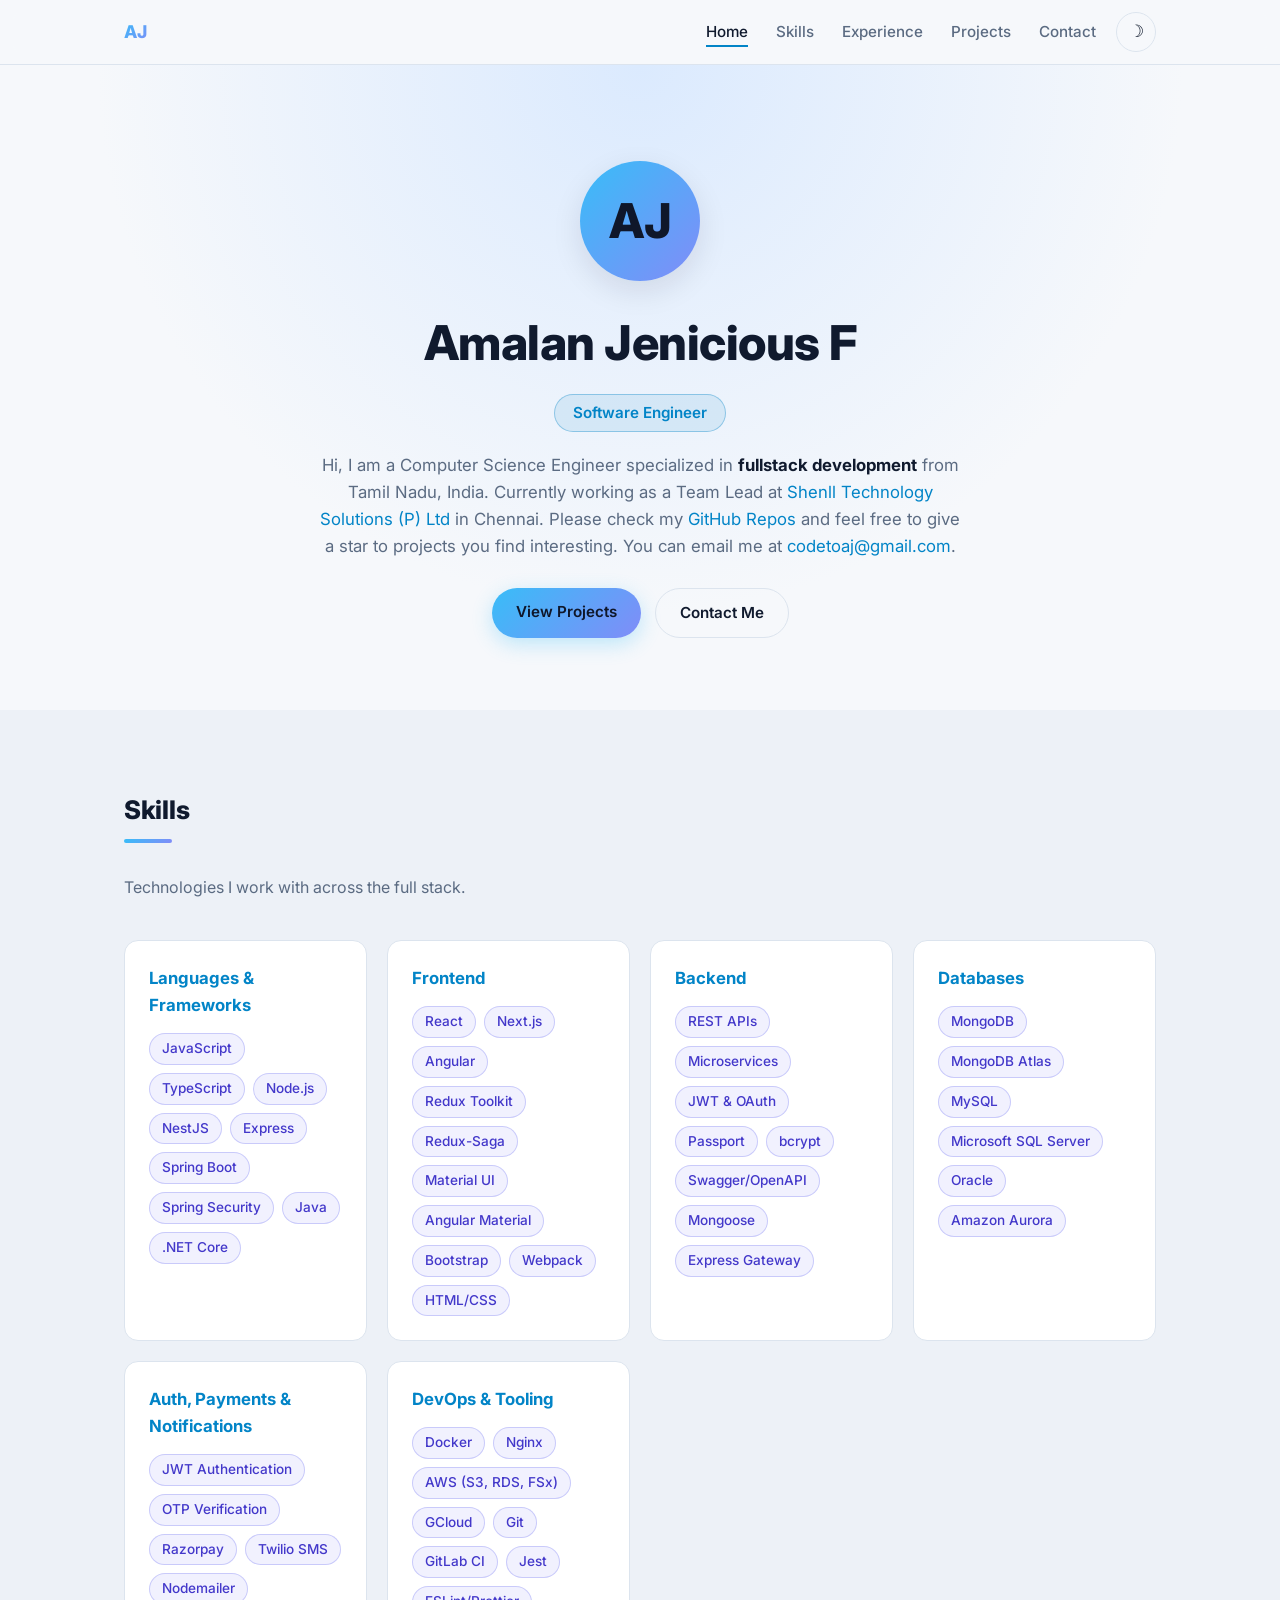
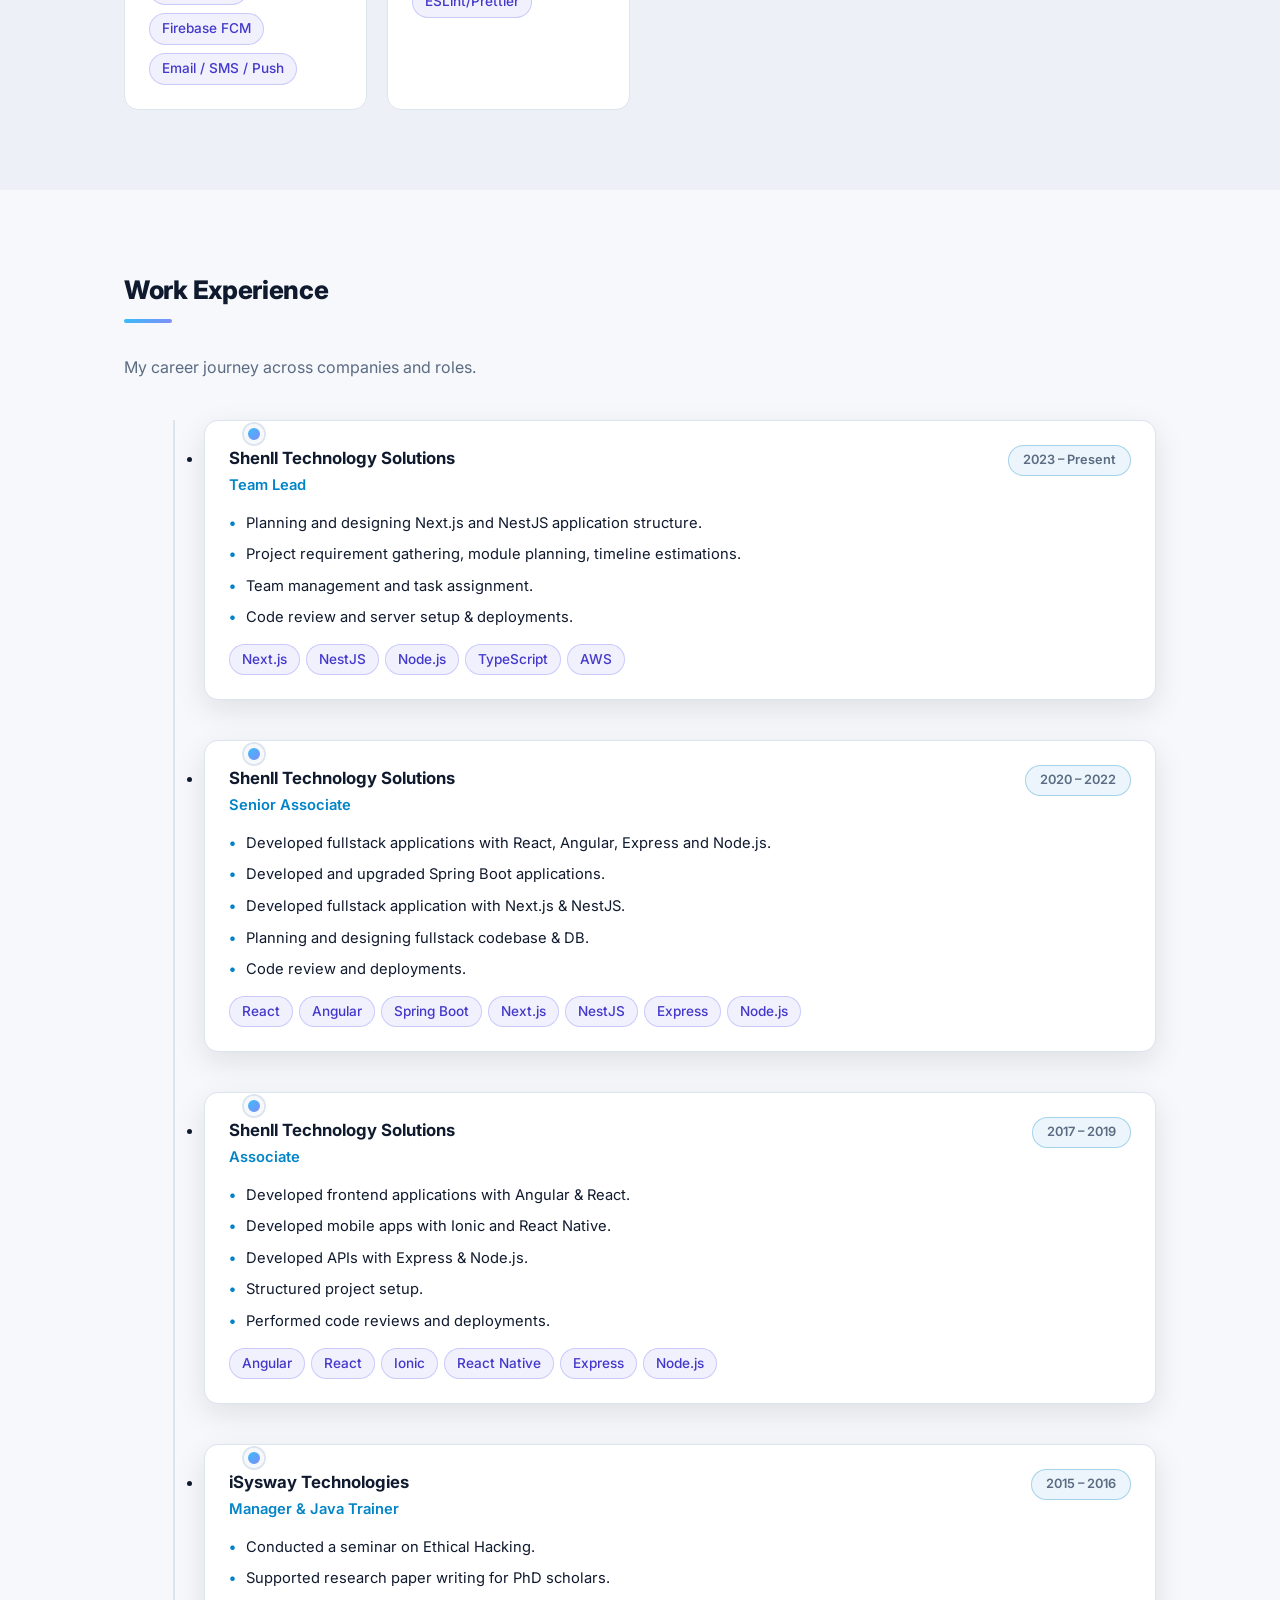
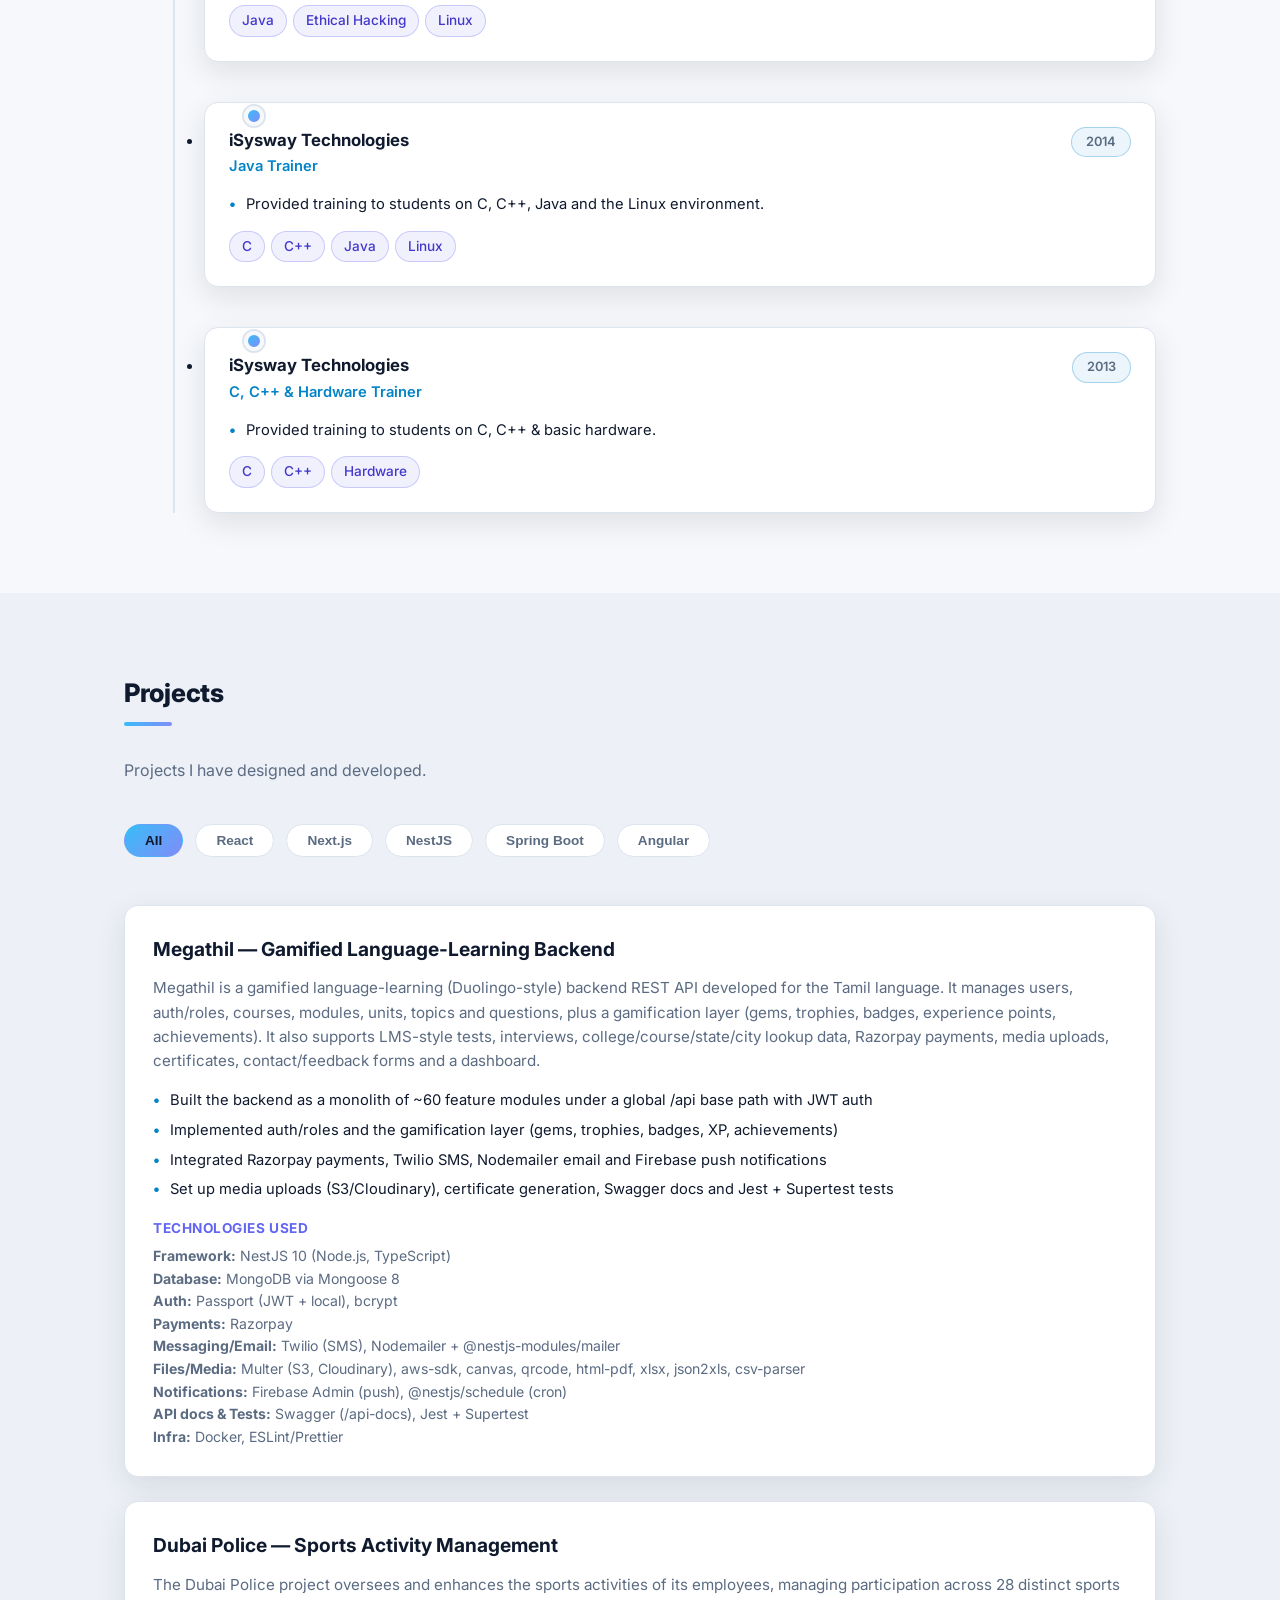
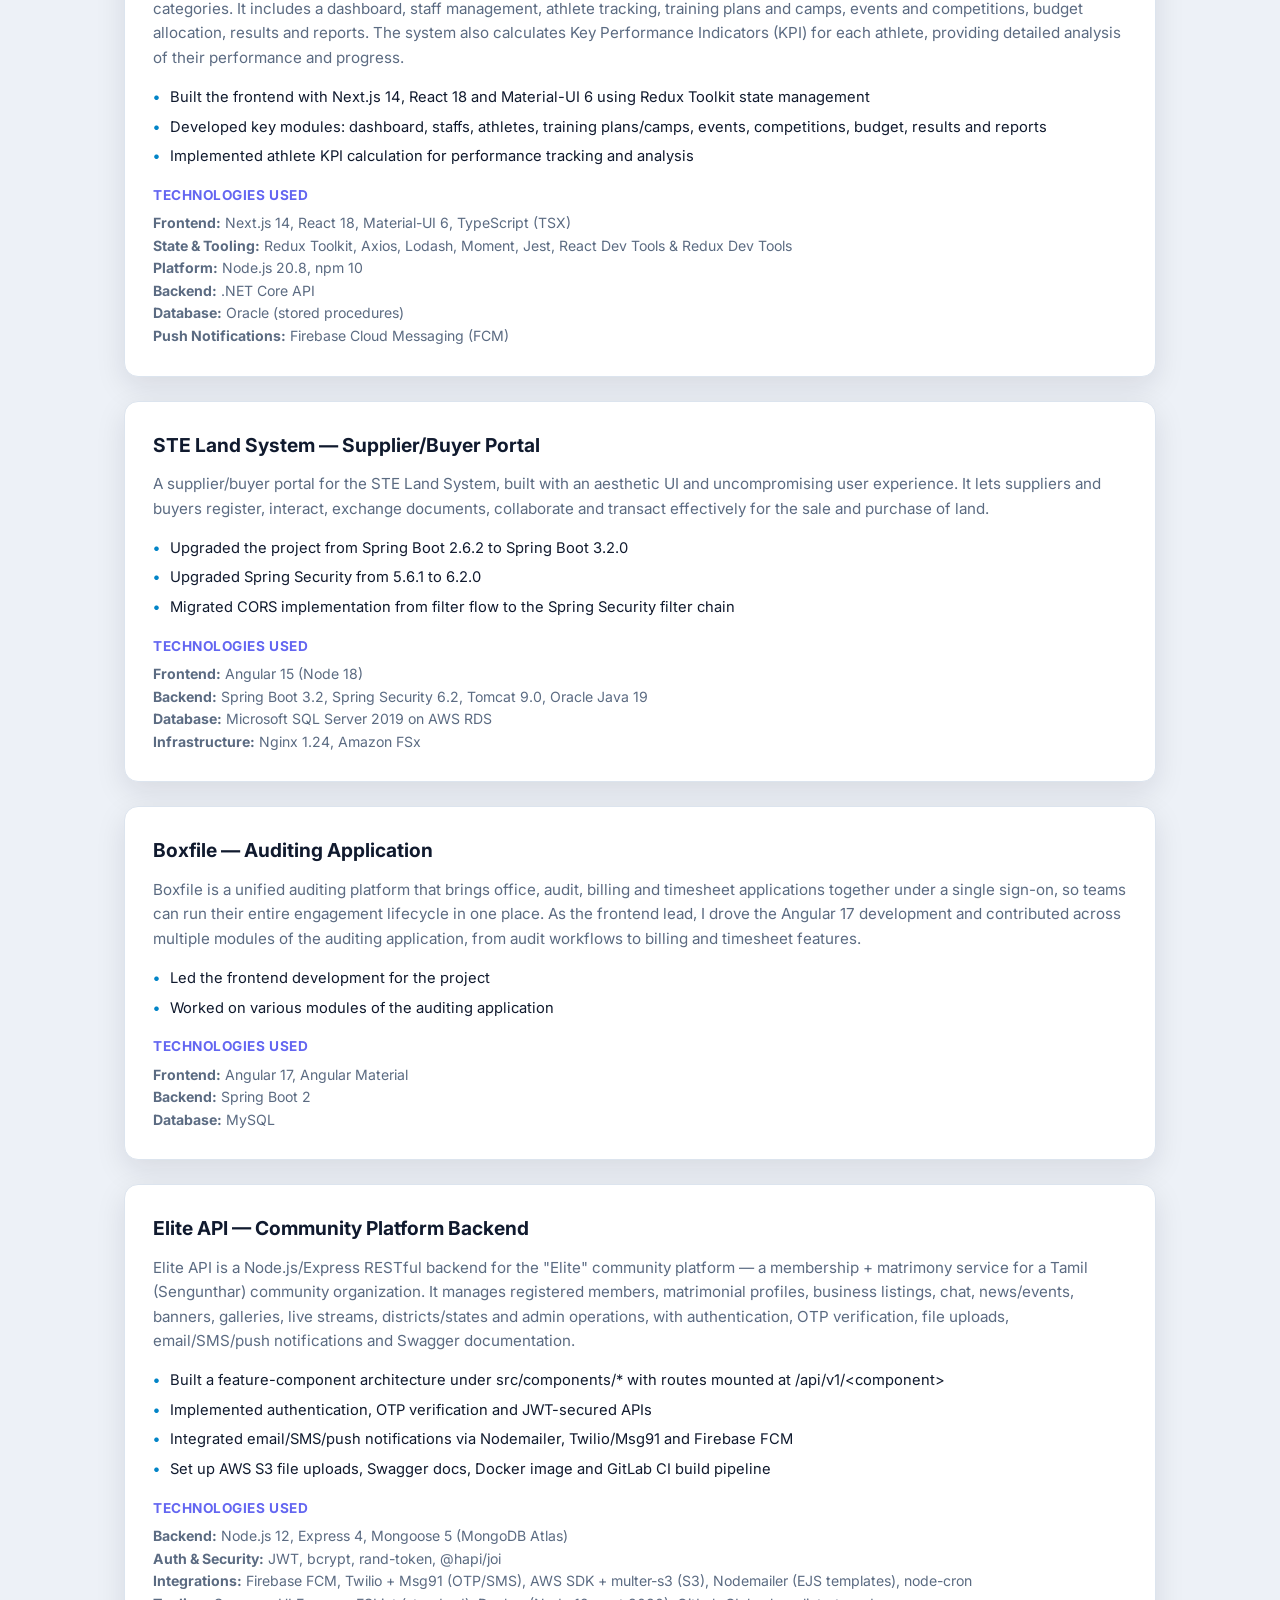
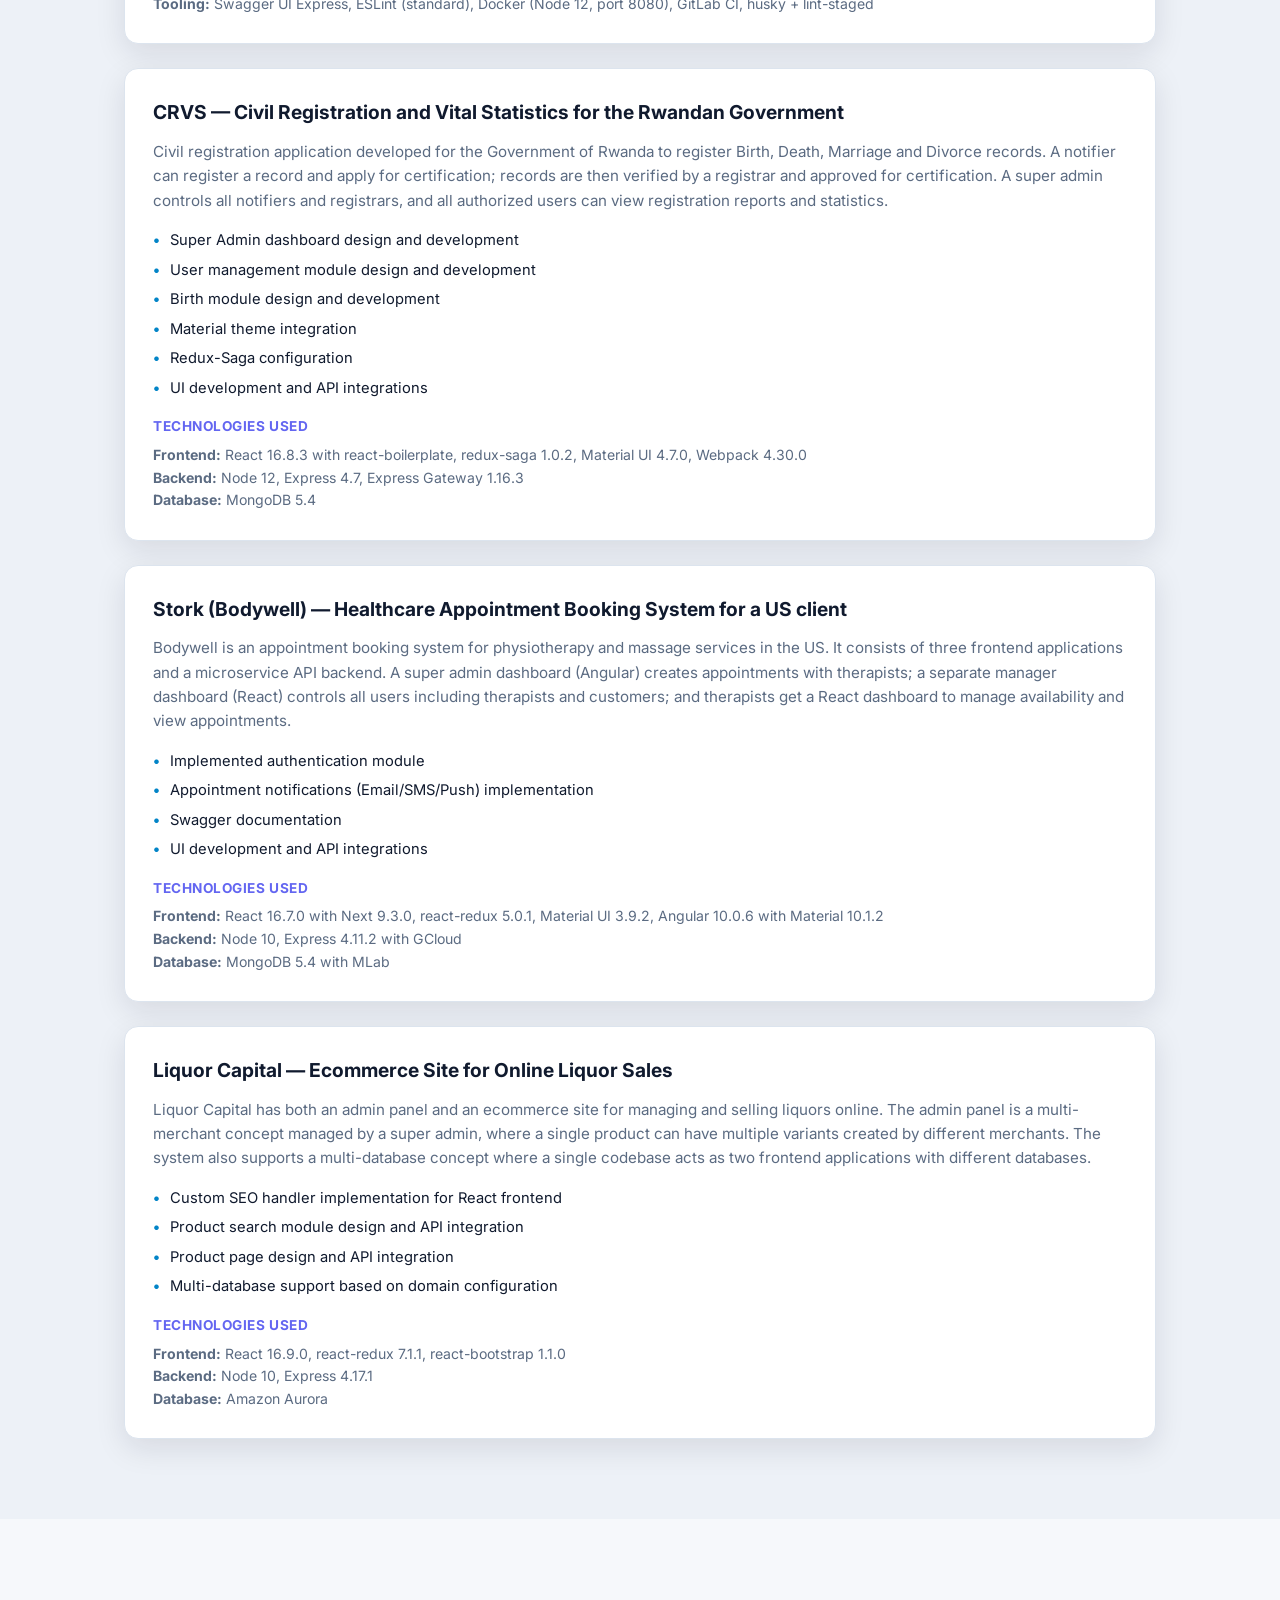
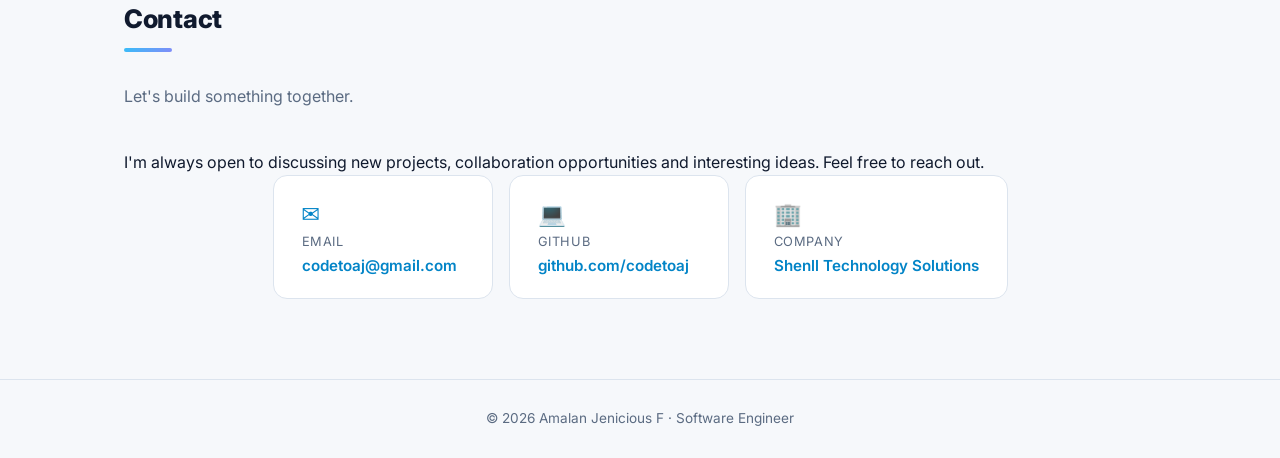
==== commit 26a1d441: "Added light theme and theme switcher" ====
--- a/index.html
+++ b/index.html
@@ -3,6 +3,7 @@
   <head>
     <meta charset="UTF-8">
     <meta name="viewport" content="width=device-width, initial-scale=1.0">
+    <meta name="color-scheme" content="dark light">
     <meta
       name="description"
       content="Amalan Jenicious F — Software Engineer specializing in fullstack development. Portfolio of projects, skills and experience."
@@ -27,8 +28,21 @@
     <script type="application/ld+json">
     {"@context":"https://schema.org","@type":"Person","name":"Amalan Jenicious F","jobTitle":"Team Lead","worksFor":{"@type":"Organization","name":"Shenll Technology Solutions"},"url":"https://codetoaj.github.io/","sameAs":["https://github.com/codetoaj"]}
     </script>
+    <script>
+      (function () {
+        var stored = null;
+        try { stored = localStorage.getItem("theme"); } catch (err) {}
+        var theme = stored === "light" || stored === "dark"
+          ? stored
+          : window.matchMedia && window.matchMedia("(prefers-color-scheme: light)").matches
+            ? "light"
+            : "dark";
+        document.documentElement.setAttribute("data-theme", theme);
+      })();
+    </script>
     <style>
       :root {
+        color-scheme: dark;
         --bg: #0f172a;
         --bg-alt: #111c33;
         --card: #1e293b;
@@ -40,6 +54,36 @@
         --grad: linear-gradient(135deg, #38bdf8 0%, #818cf8 100%);
         --radius: 14px;
         --shadow: 0 10px 30px rgba(0, 0, 0, 0.35);
+        --header-bg: rgba(15, 23, 42, 0.85);
+        --hero-glow: #1e3a5f;
+        --pill-bg: rgba(56, 189, 248, 0.15);
+        --pill-border: rgba(56, 189, 248, 0.4);
+        --pill-date-bg: rgba(56, 189, 248, 0.12);
+        --pill-date-border: rgba(56, 189, 248, 0.35);
+        --tag-bg: rgba(129, 140, 248, 0.12);
+        --tag-border: rgba(129, 140, 248, 0.3);
+        --tag-text: #c7d2fe;
+      }
+      :root[data-theme="light"] {
+        color-scheme: light;
+        --bg: #f6f8fb;
+        --bg-alt: #edf1f7;
+        --card: #ffffff;
+        --border: #dce4ee;
+        --text: #101a2e;
+        --muted: #5b6b82;
+        --accent: #0284c7;
+        --accent-2: #6366f1;
+        --shadow: 0 10px 30px rgba(15, 23, 42, 0.1);
+        --header-bg: rgba(246, 248, 251, 0.85);
+        --hero-glow: #dbeafe;
+        --pill-bg: rgba(2, 132, 199, 0.1);
+        --pill-border: rgba(2, 132, 199, 0.35);
+        --pill-date-bg: rgba(2, 132, 199, 0.08);
+        --pill-date-border: rgba(2, 132, 199, 0.3);
+        --tag-bg: rgba(99, 102, 241, 0.09);
+        --tag-border: rgba(99, 102, 241, 0.28);
+        --tag-text: #4338ca;
       }
       * {
         margin: 0;
@@ -72,17 +116,19 @@
         position: sticky;
         top: 0;
         z-index: 100;
-        background: rgba(15, 23, 42, 0.85);
+        background: var(--header-bg);
         backdrop-filter: blur(10px);
         border-bottom: 1px solid var(--border);
       }
       .nav {
         display: flex;
         align-items: center;
-        justify-content: space-between;
+        gap: 20px;
         height: 64px;
       }
       .brand {
+        margin-right: auto;
+        margin-right: auto;
         font-weight: 800;
         font-size: 1.1rem;
         background: var(--grad);
@@ -117,11 +163,48 @@
         cursor: pointer;
         line-height: 1;
       }
+      .nav-actions {
+        display: flex;
+        align-items: center;
+        gap: 10px;
+      }
+      .theme-btn {
+        display: inline-flex;
+        align-items: center;
+        justify-content: center;
+        width: 40px;
+        height: 40px;
+        padding: 0;
+        background: none;
+        border: 1px solid var(--border);
+        border-radius: 999px;
+        color: var(--text);
+        font-size: 1.05rem;
+        cursor: pointer;
+        line-height: 1;
+      }
+      .theme-btn:hover {
+        border-color: var(--accent);
+      }
+      .theme-btn:focus-visible {
+        outline: 2px solid var(--accent);
+        outline-offset: 2px;
+      }
+      .theme-btn .icon-sun,
+      .theme-btn .icon-moon {
+        display: none;
+      }
+      :root[data-theme="dark"] .theme-btn .icon-sun {
+        display: inline;
+      }
+      :root[data-theme="light"] .theme-btn .icon-moon {
+        display: inline;
+      }
 
       .hero {
         padding: 96px 0 72px;
         text-align: center;
-        background: radial-gradient(ellipse at top, #1e3a5f 0%, var(--bg) 60%);
+        background: radial-gradient(ellipse at top, var(--hero-glow) 0%, var(--bg) 60%);
       }
       .hero .avatar {
         width: 120px;
@@ -147,9 +230,9 @@
         margin-top: 12px;
         padding: 6px 18px;
         border-radius: 999px;
-        background: rgba(56, 189, 248, 0.15);
+        background: var(--pill-bg);
         color: var(--accent);
-        border: 1px solid rgba(56, 189, 248, 0.4);
+        border: 1px solid var(--pill-border);
         font-weight: 600;
         font-size: 0.95rem;
       }
@@ -241,9 +324,9 @@
         gap: 8px;
       }
       .tag {
-        background: rgba(129, 140, 248, 0.12);
-        border: 1px solid rgba(129, 140, 248, 0.3);
-        color: #c7d2fe;
+        background: var(--tag-bg);
+        border: 1px solid var(--tag-border);
+        color: var(--tag-text);
         padding: 4px 12px;
         border-radius: 999px;
         font-size: 0.85rem;
@@ -492,8 +575,8 @@
         color: var(--muted);
         font-size: 0.8rem;
         font-weight: 600;
-        background: rgba(56, 189, 248, 0.12);
-        border: 1px solid rgba(56, 189, 248, 0.35);
+        background: var(--pill-date-bg);
+        border: 1px solid var(--pill-date-border);
         padding: 4px 14px;
         border-radius: 999px;
       }
@@ -574,7 +657,6 @@
     <header>
       <nav class="nav container" aria-label="Primary">
         <a class="brand" href="#home">AJ</a>
-        <button type="button" class="menu-btn" id="menuBtn" aria-label="Toggle menu" aria-expanded="false">&#9776;</button>
         <ul class="nav-links" id="navLinks">
           <li><a href="#home">Home</a></li>
           <li><a href="#skills">Skills</a></li>
@@ -582,6 +664,13 @@
           <li><a href="#projects">Projects</a></li>
           <li><a href="#contact">Contact</a></li>
         </ul>
+        <div class="nav-actions">
+          <button type="button" class="theme-btn" id="themeBtn" aria-label="Switch theme" title="Switch theme">
+            <span class="icon-sun" aria-hidden="true">&#9728;&#xFE0E;</span>
+            <span class="icon-moon" aria-hidden="true">&#9789;&#xFE0E;</span>
+          </button>
+          <button type="button" class="menu-btn" id="menuBtn" aria-label="Toggle menu" aria-expanded="false">&#9776;</button>
+        </div>
       </nav>
     </header>
 
@@ -1232,6 +1321,38 @@
           behavior: "smooth"
         });
       });
+
+      var themeBtn = document.getElementById("themeBtn");
+
+      function currentTheme() {
+        return document.documentElement.getAttribute("data-theme") === "light" ? "light" : "dark";
+      }
+
+      function updateThemeBtn() {
+        var label = currentTheme() === "light" ? "Switch to dark theme" : "Switch to light theme";
+        themeBtn.setAttribute("aria-label", label);
+        themeBtn.setAttribute("title", label);
+      }
+
+      themeBtn.addEventListener("click", function () {
+        var next = currentTheme() === "light" ? "dark" : "light";
+        document.documentElement.setAttribute("data-theme", next);
+        try { localStorage.setItem("theme", next); } catch (err) {}
+        updateThemeBtn();
+      });
+
+      updateThemeBtn();
+
+      try {
+        window.matchMedia("(prefers-color-scheme: light)").addEventListener("change", function (e) {
+          var stored = null;
+          try { stored = localStorage.getItem("theme"); } catch (err) {}
+          if (stored !== "light" && stored !== "dark") {
+            document.documentElement.setAttribute("data-theme", e.matches ? "light" : "dark");
+            updateThemeBtn();
+          }
+        });
+      } catch (err) {}
     </script>
 </body>
 </html>
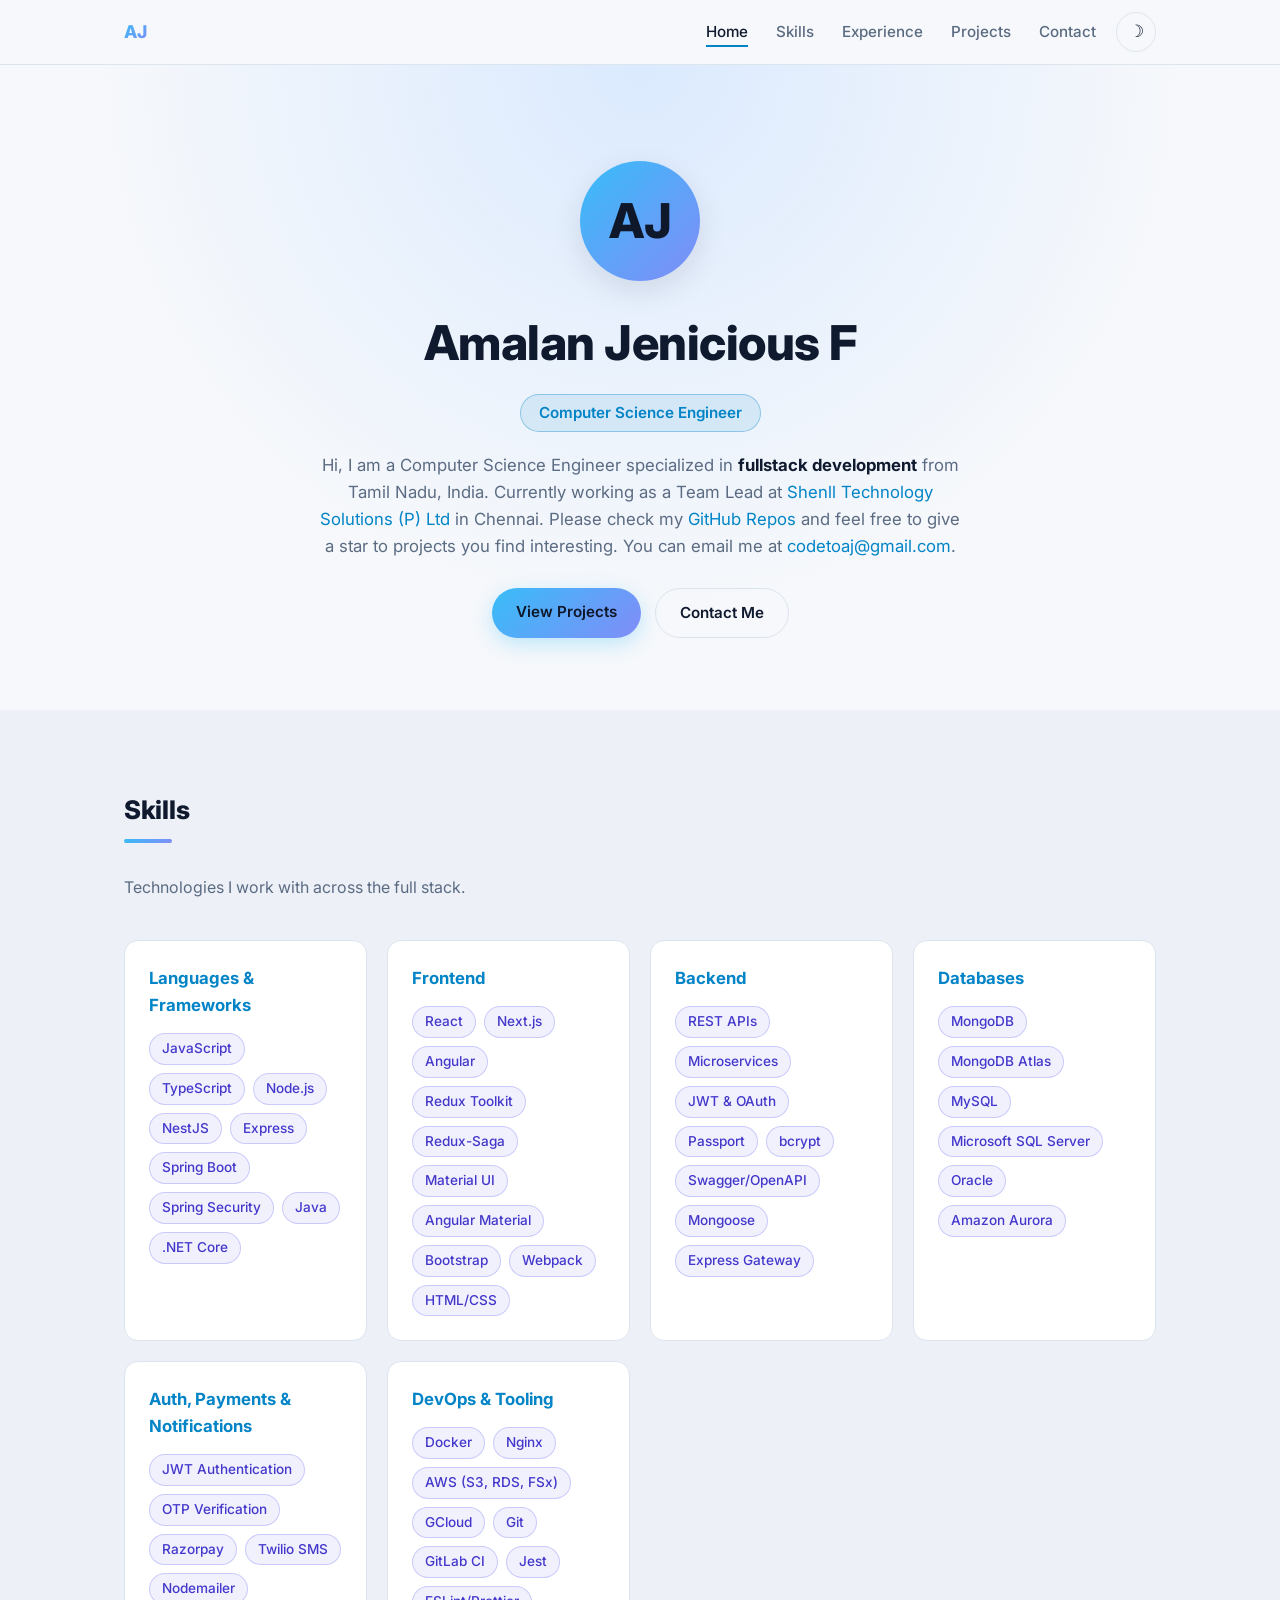
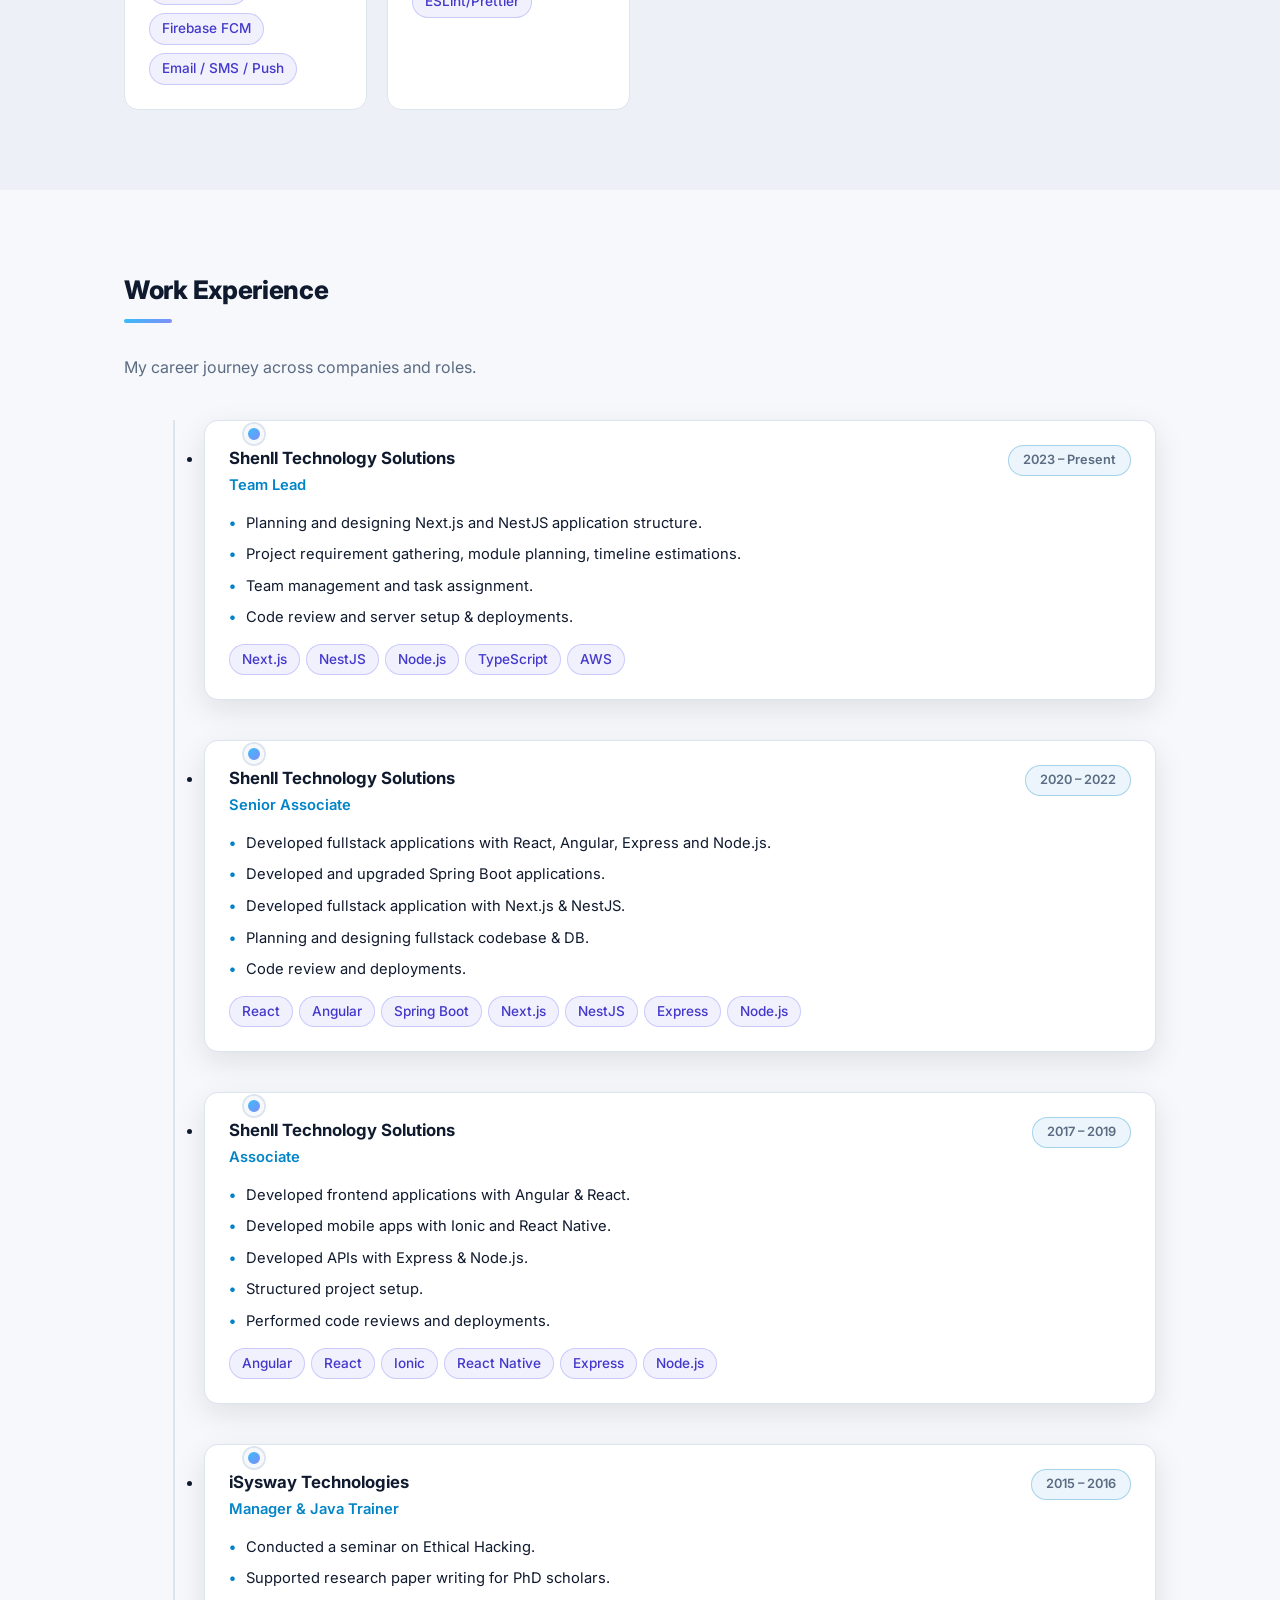
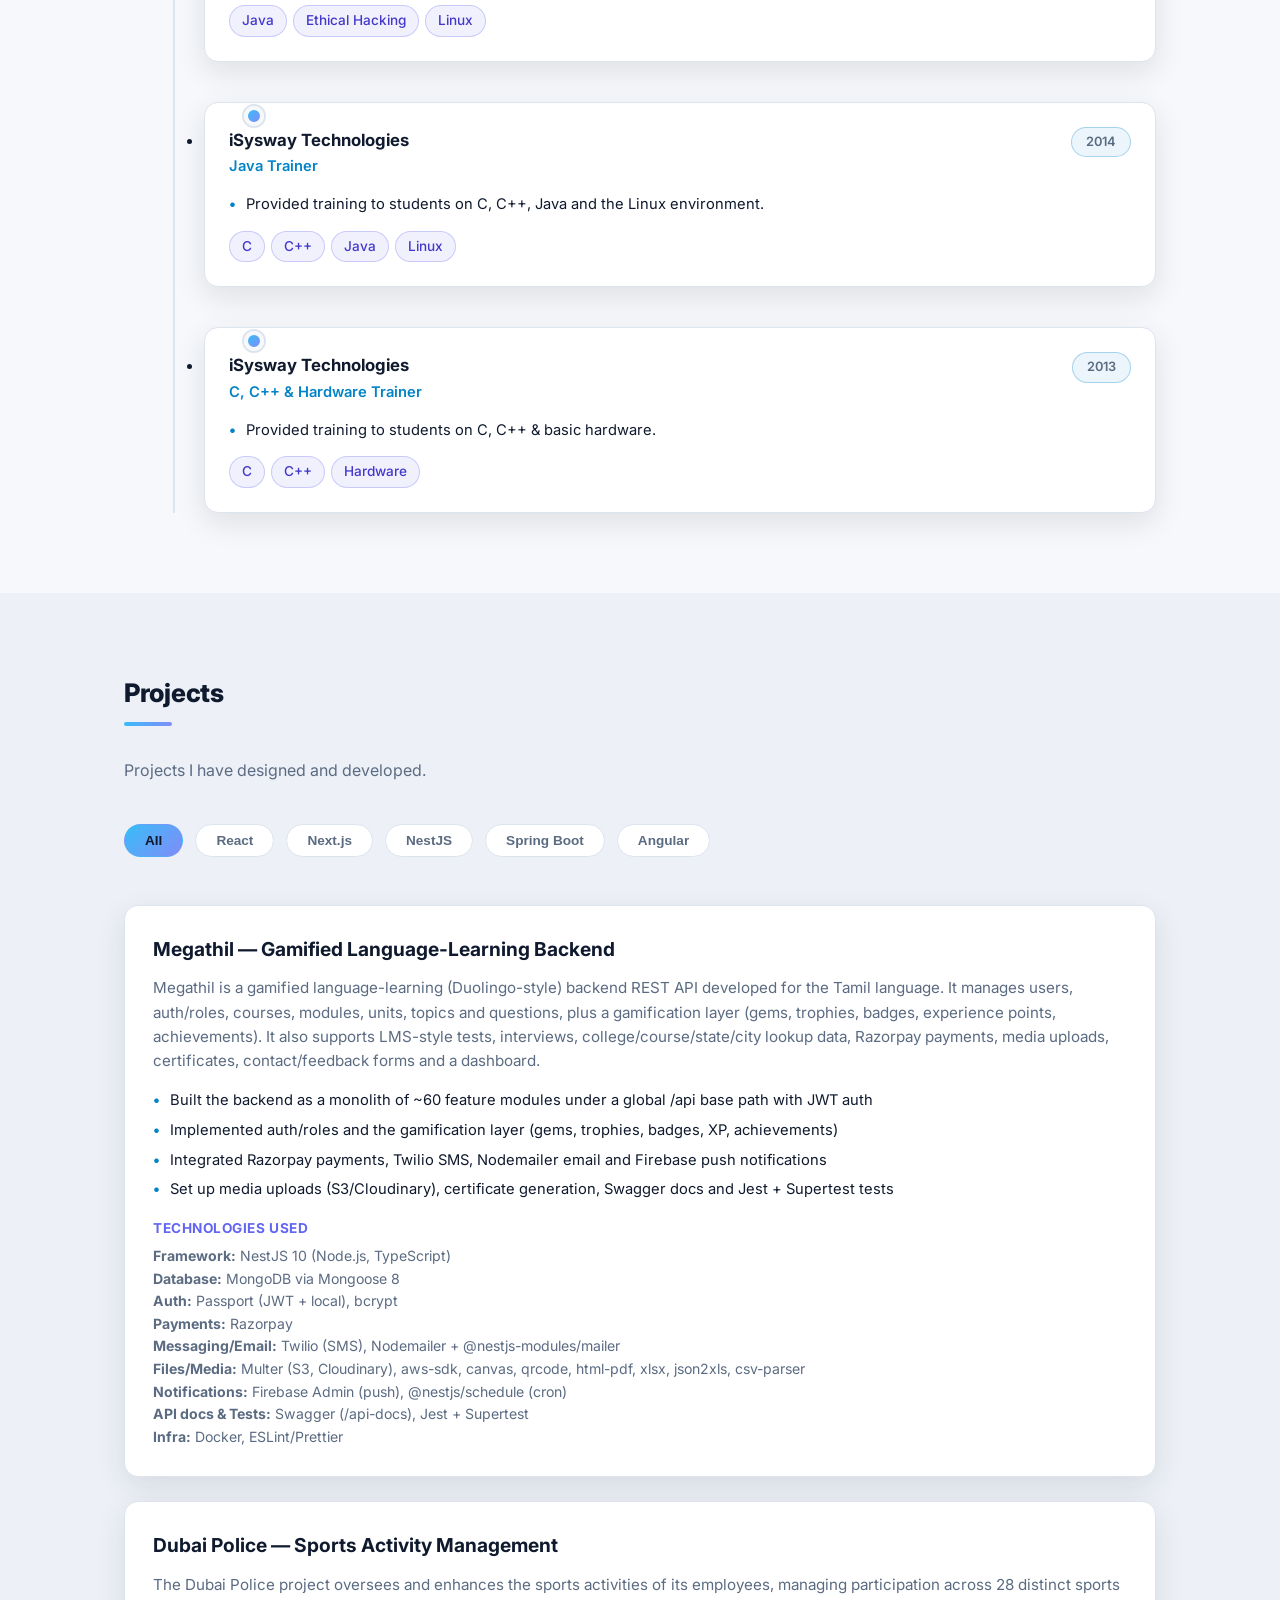
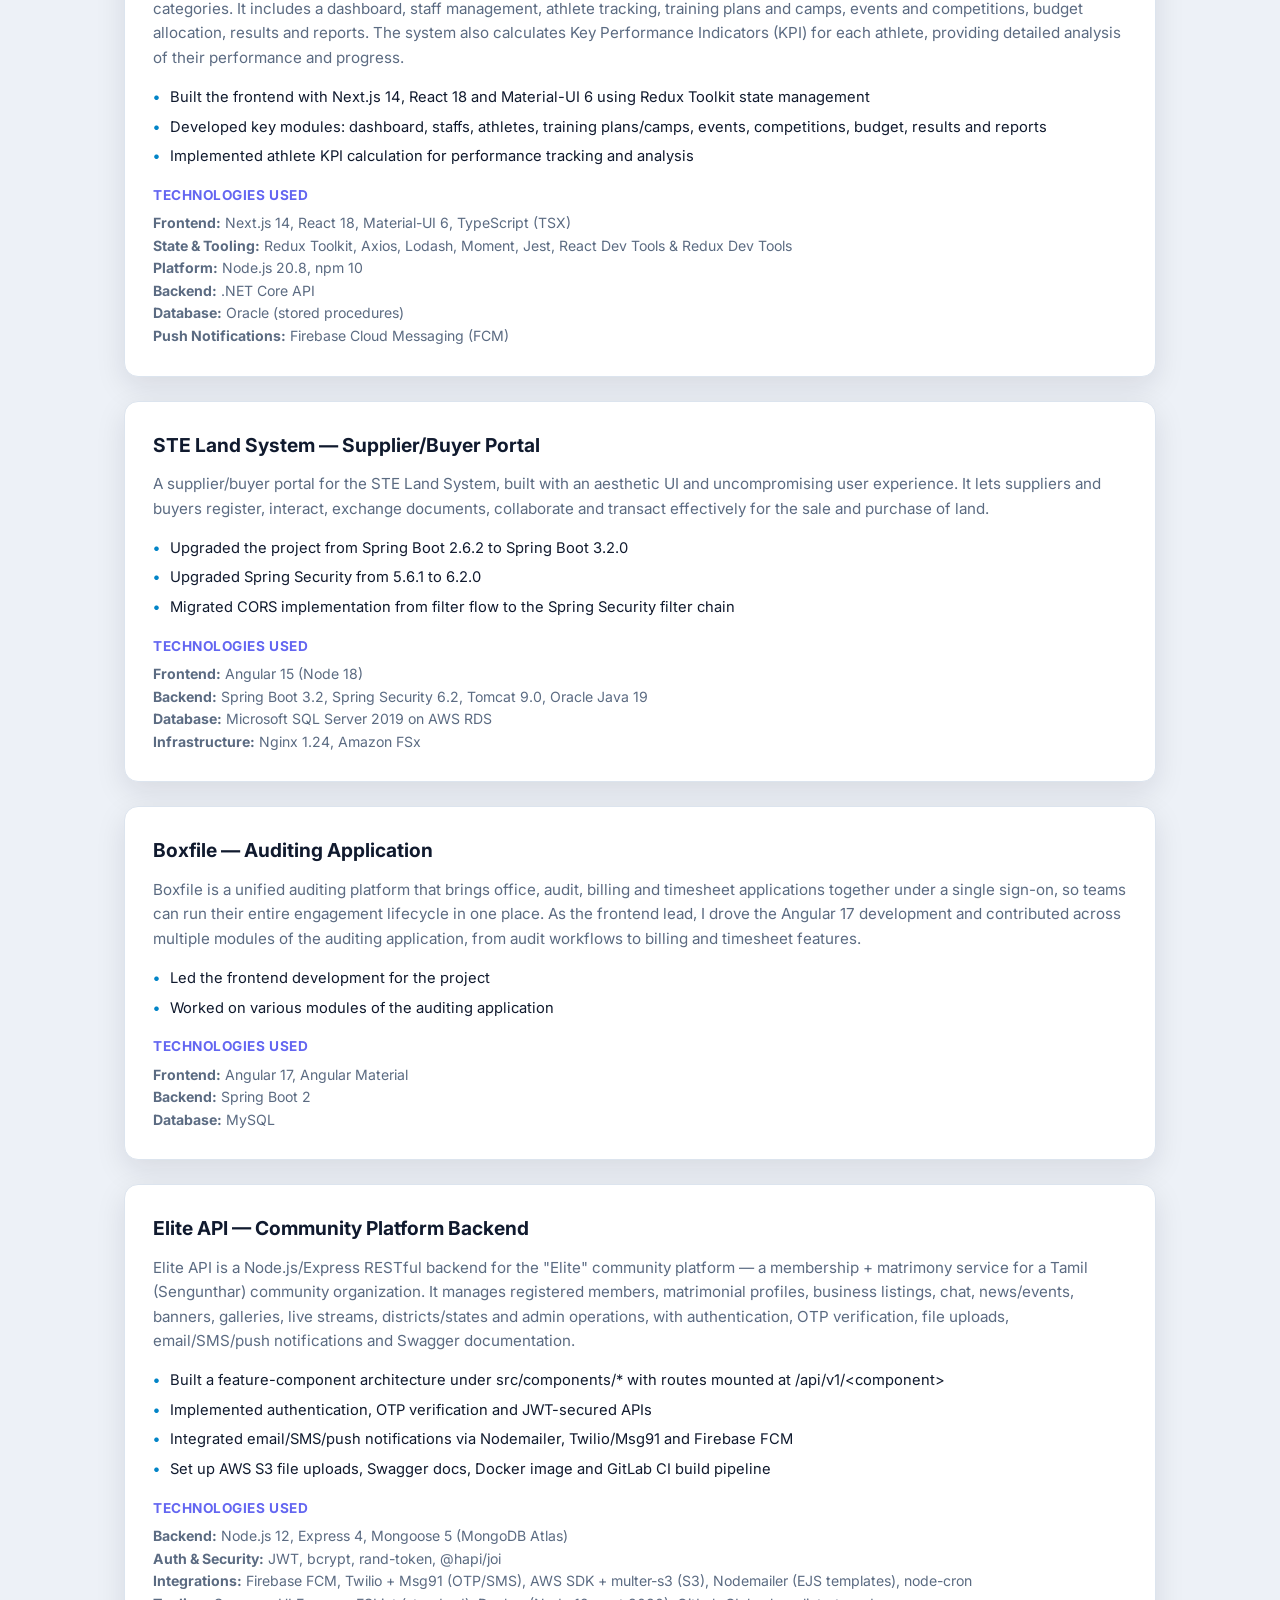
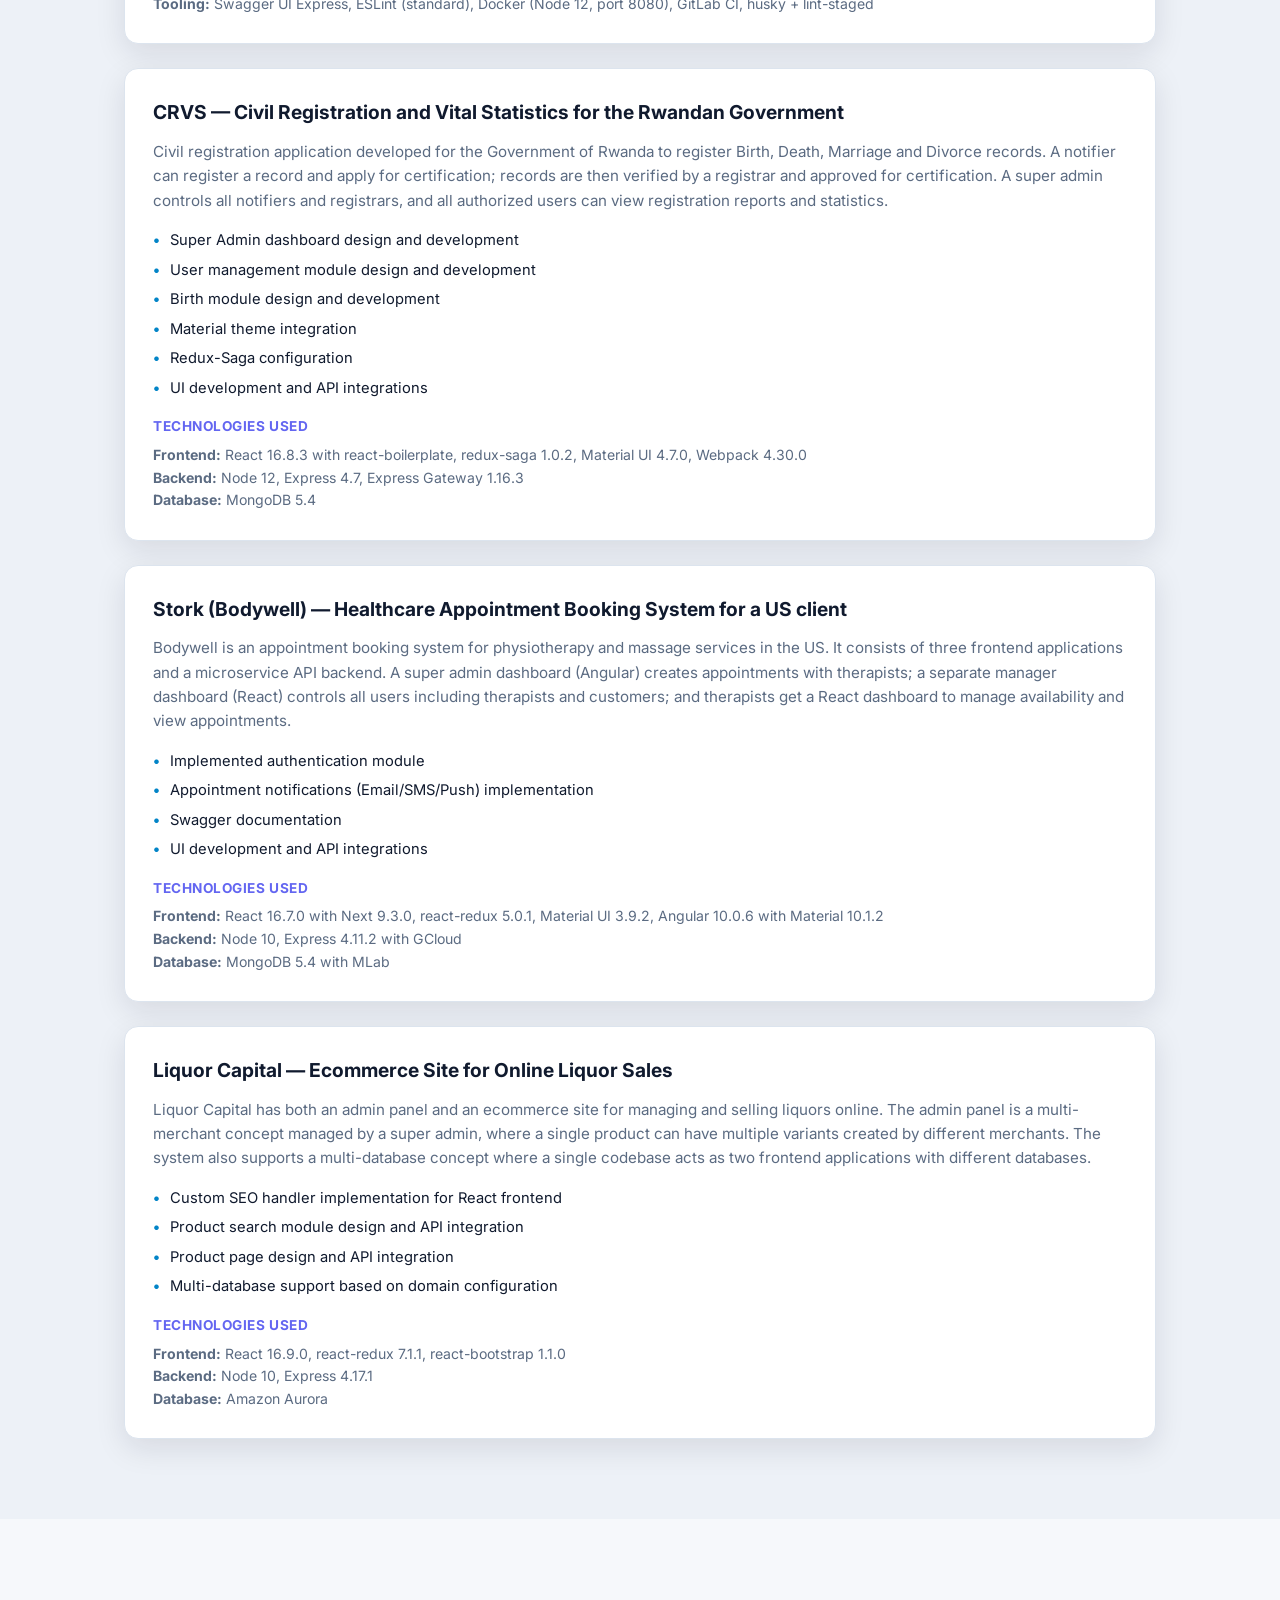
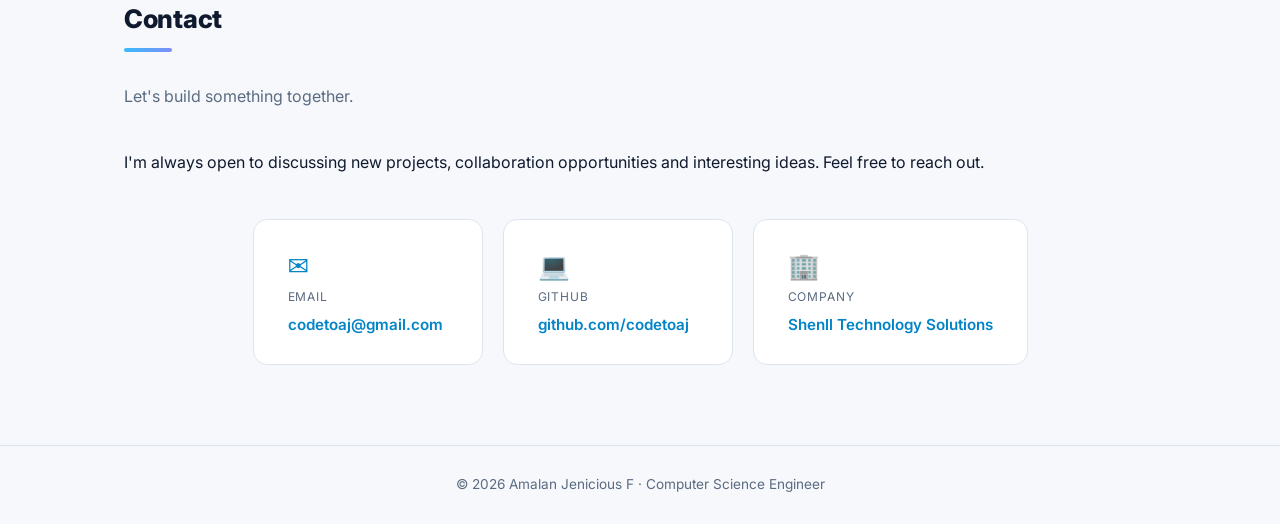
==== commit 19dbadd9: "Minor Style fixes" ====
--- a/index.html
+++ b/index.html
@@ -6,9 +6,9 @@
     <meta name="color-scheme" content="dark light">
     <meta
       name="description"
-      content="Amalan Jenicious F — Software Engineer specializing in fullstack development. Portfolio of projects, skills and experience."
+      content="Amalan Jenicious F — Computer Science Engineer specializing in fullstack development. Portfolio of projects, skills and experience."
     >
-    <title>Amalan Jenicious F | Software Engineer</title>
+    <title>Amalan Jenicious F | Computer Science Engineer</title>
     <link rel="icon" href="favicon.svg" type="image/svg+xml">
     <link rel="preconnect" href="https://fonts.googleapis.com">
     <link rel="preconnect" href="https://fonts.gstatic.com" crossorigin>
@@ -16,13 +16,13 @@
       href="https://fonts.googleapis.com/css2?family=Inter:wght@400;500;600;700;800&display=swap"
       rel="stylesheet"
     >
-    <meta property="og:title" content="Amalan Jenicious F | Software Engineer">
+    <meta property="og:title" content="Amalan Jenicious F | Computer Science Engineer">
     <meta property="og:description" content="Team Lead specializing in fullstack development — Node.js, React, Spring Boot, Angular, TypeScript, and cloud technologies.">
     <meta property="og:type" content="website">
     <meta property="og:url" content="https://codetoaj.github.io/">
     <meta property="og:image" content="https://codetoaj.github.io/og-image.png">
     <meta name="twitter:card" content="summary_large_image">
-    <meta name="twitter:title" content="Amalan Jenicious F | Software Engineer">
+    <meta name="twitter:title" content="Amalan Jenicious F | Computer Science Engineer">
     <meta name="twitter:description" content="Team Lead specializing in fullstack development — Node.js, React, Spring Boot, Angular, TypeScript, and cloud technologies.">
     <meta name="twitter:image" content="https://codetoaj.github.io/og-image.png">
     <script type="application/ld+json">
@@ -423,16 +423,21 @@
         text-align: center;
       }
       .contact .underline {
-        margin: 0 auto 32px;
+        margin: 0 auto 36px;
       }
       .contact p {
         color: var(--muted);
         max-width: 520px;
-        margin: 0 auto 28px;
+        margin: 0 auto;
+      }
+      .contact .section-sub {
+        text-align: center;
+        margin-bottom: 14px;
       }
       .contact-links {
+        margin-top: 44px;
         display: flex;
-        gap: 16px;
+        gap: 20px;
         justify-content: center;
         flex-wrap: wrap;
       }
@@ -440,8 +445,8 @@
         background: var(--card);
         border: 1px solid var(--border);
         border-radius: var(--radius);
-        padding: 20px 28px;
-        min-width: 220px;
+        padding: 26px 34px;
+        min-width: 230px;
         transition: transform 0.15s ease, border-color 0.15s ease;
       }
       .contact-card:hover {
@@ -449,15 +454,16 @@
         border-color: var(--accent);
       }
       .contact-card .icon {
-        font-size: 1.4rem;
-        margin-bottom: 8px;
+        font-size: 1.6rem;
+        margin-bottom: 12px;
       }
       .contact-card .label {
         display: block;
-        font-size: 0.8rem;
+        font-size: 0.75rem;
         color: var(--muted);
         text-transform: uppercase;
-        letter-spacing: 0.05em;
+        letter-spacing: 0.08em;
+        margin-bottom: 6px;
       }
       .contact-card .value {
         font-weight: 600;
@@ -678,7 +684,7 @@
       <div class="container">
         <div class="avatar" aria-hidden="true">AJ</div>
         <h1>Amalan Jenicious F</h1>
-        <span class="role">Software Engineer</span>
+        <span class="role">Computer Science Engineer</span>
         <p class="intro">
           Hi, I am a Computer Science Engineer specialized in
           <strong>fullstack development</strong> from Tamil Nadu, India. Currently working as a
@@ -1206,7 +1212,7 @@
 
     <footer>
       <div class="container">
-        &copy; <span id="year"></span> Amalan Jenicious F · Software Engineer
+        &copy; <span id="year"></span> Amalan Jenicious F · Computer Science Engineer
       </div>
     </footer>
 
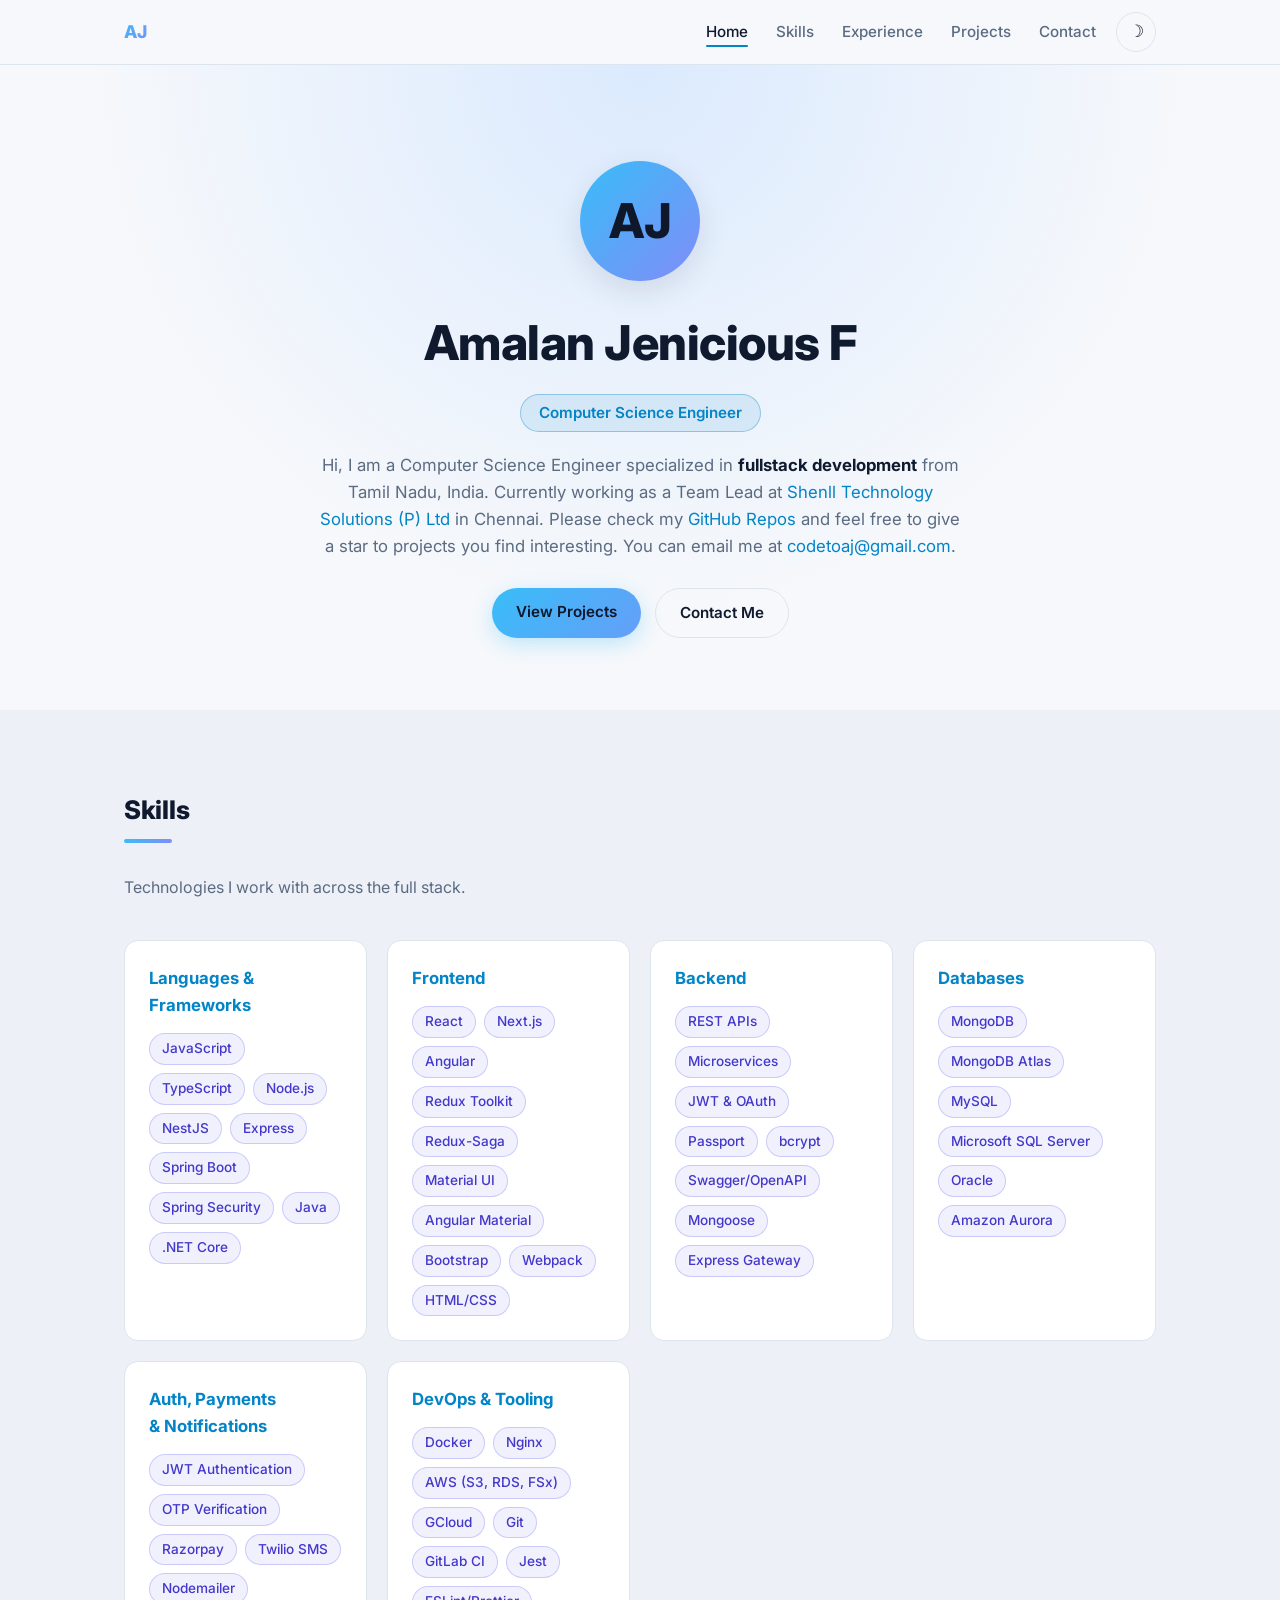
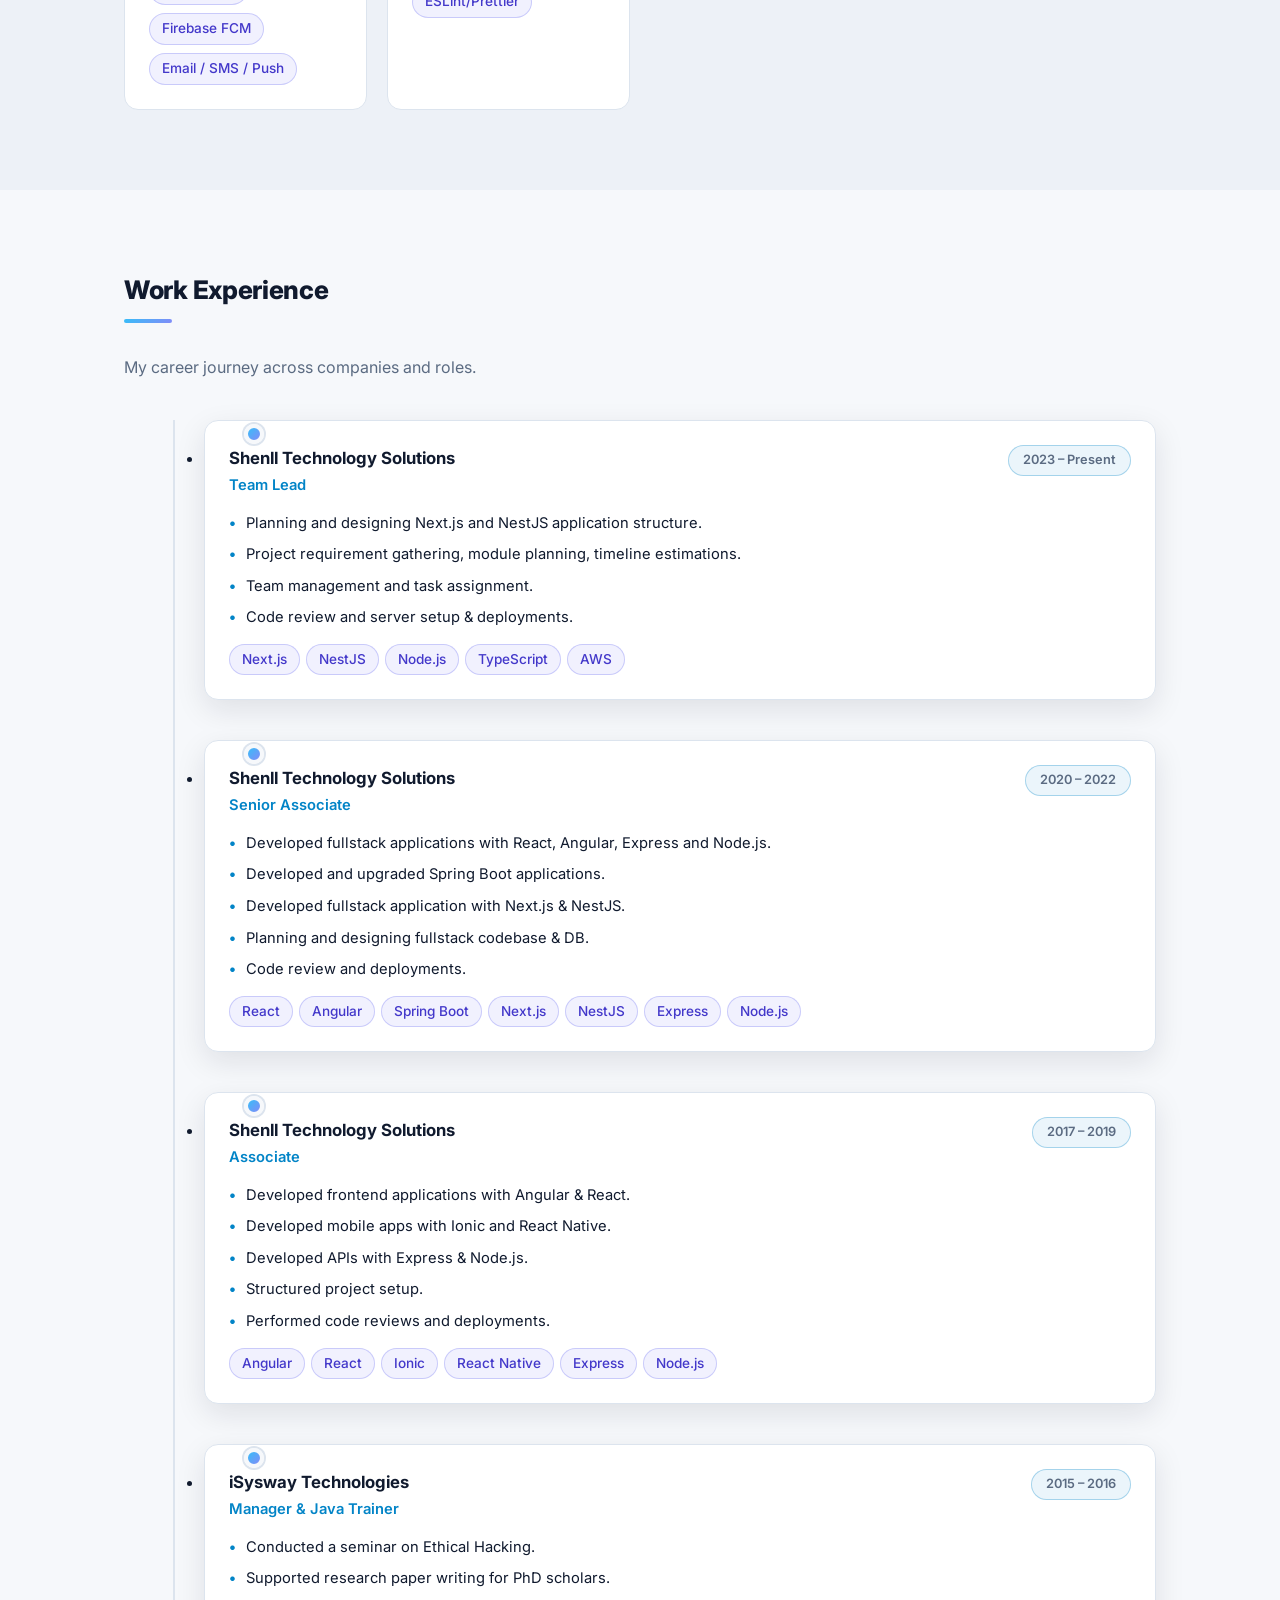
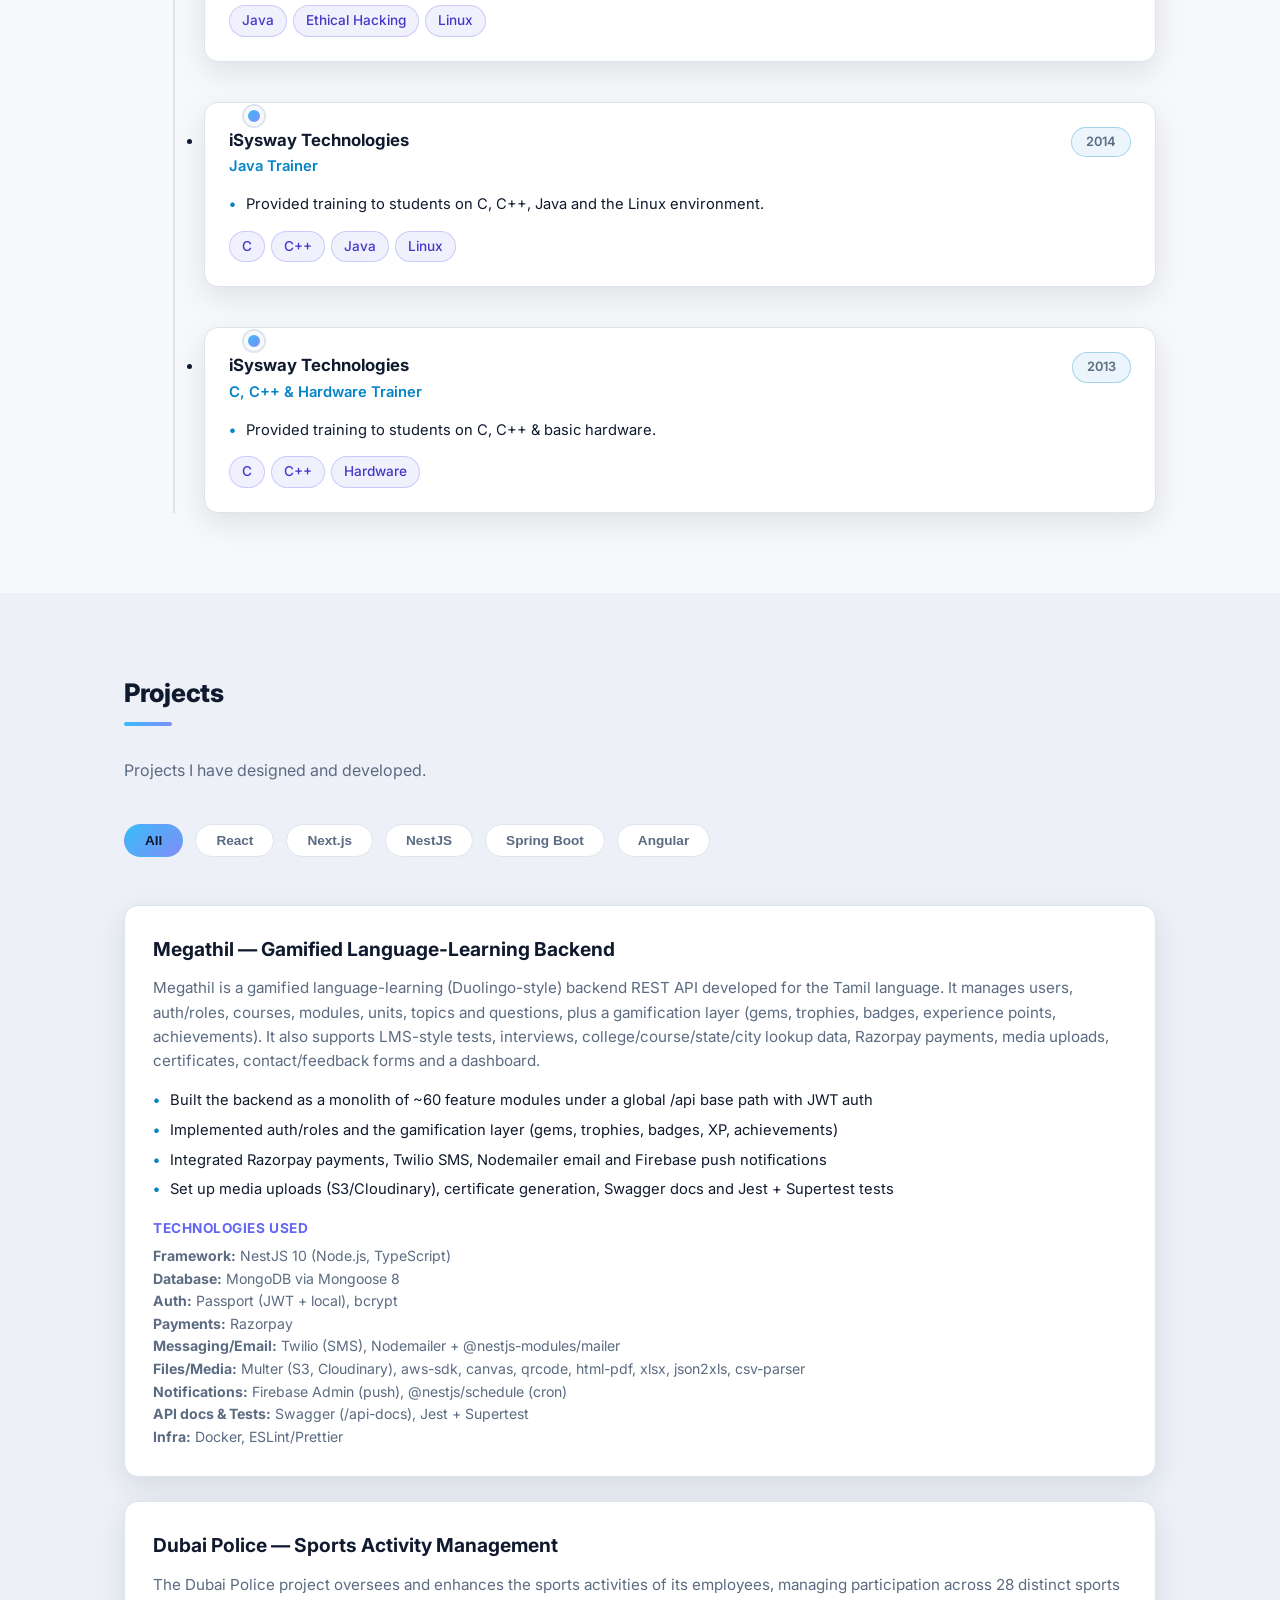
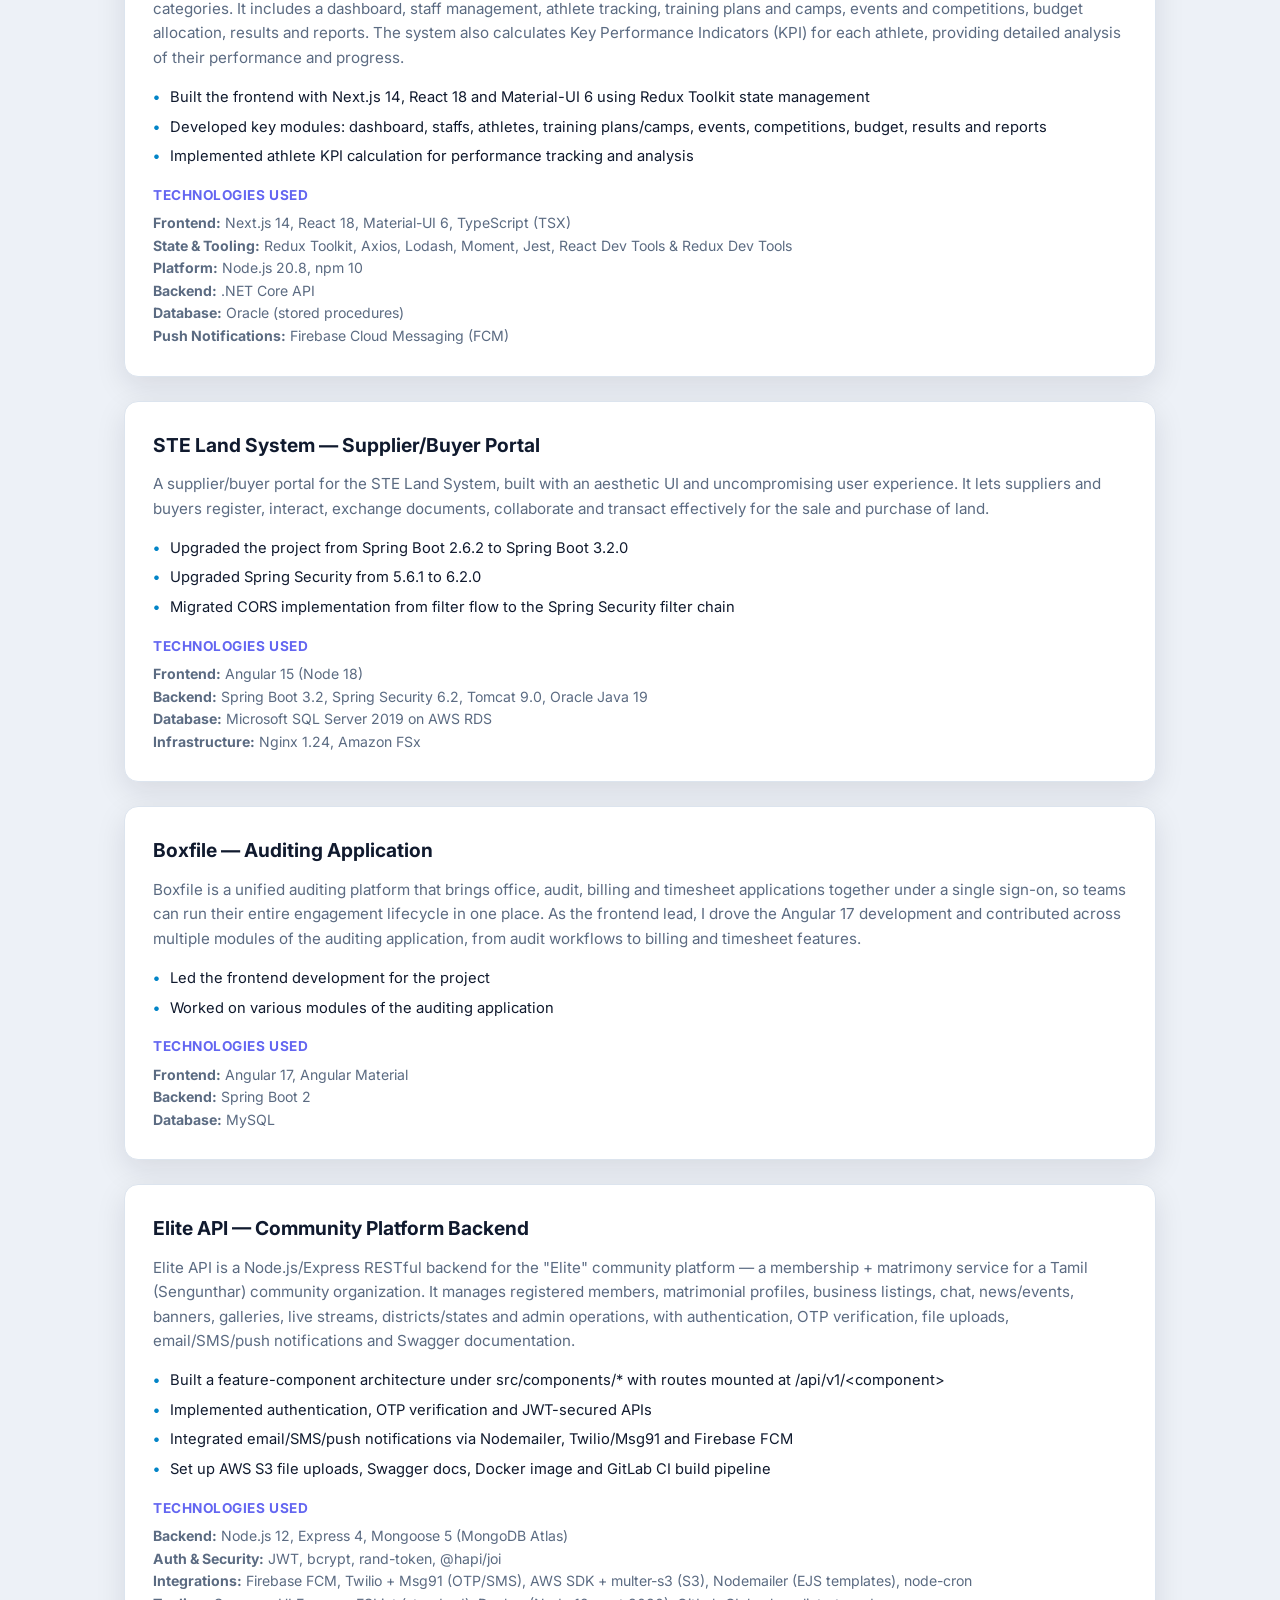
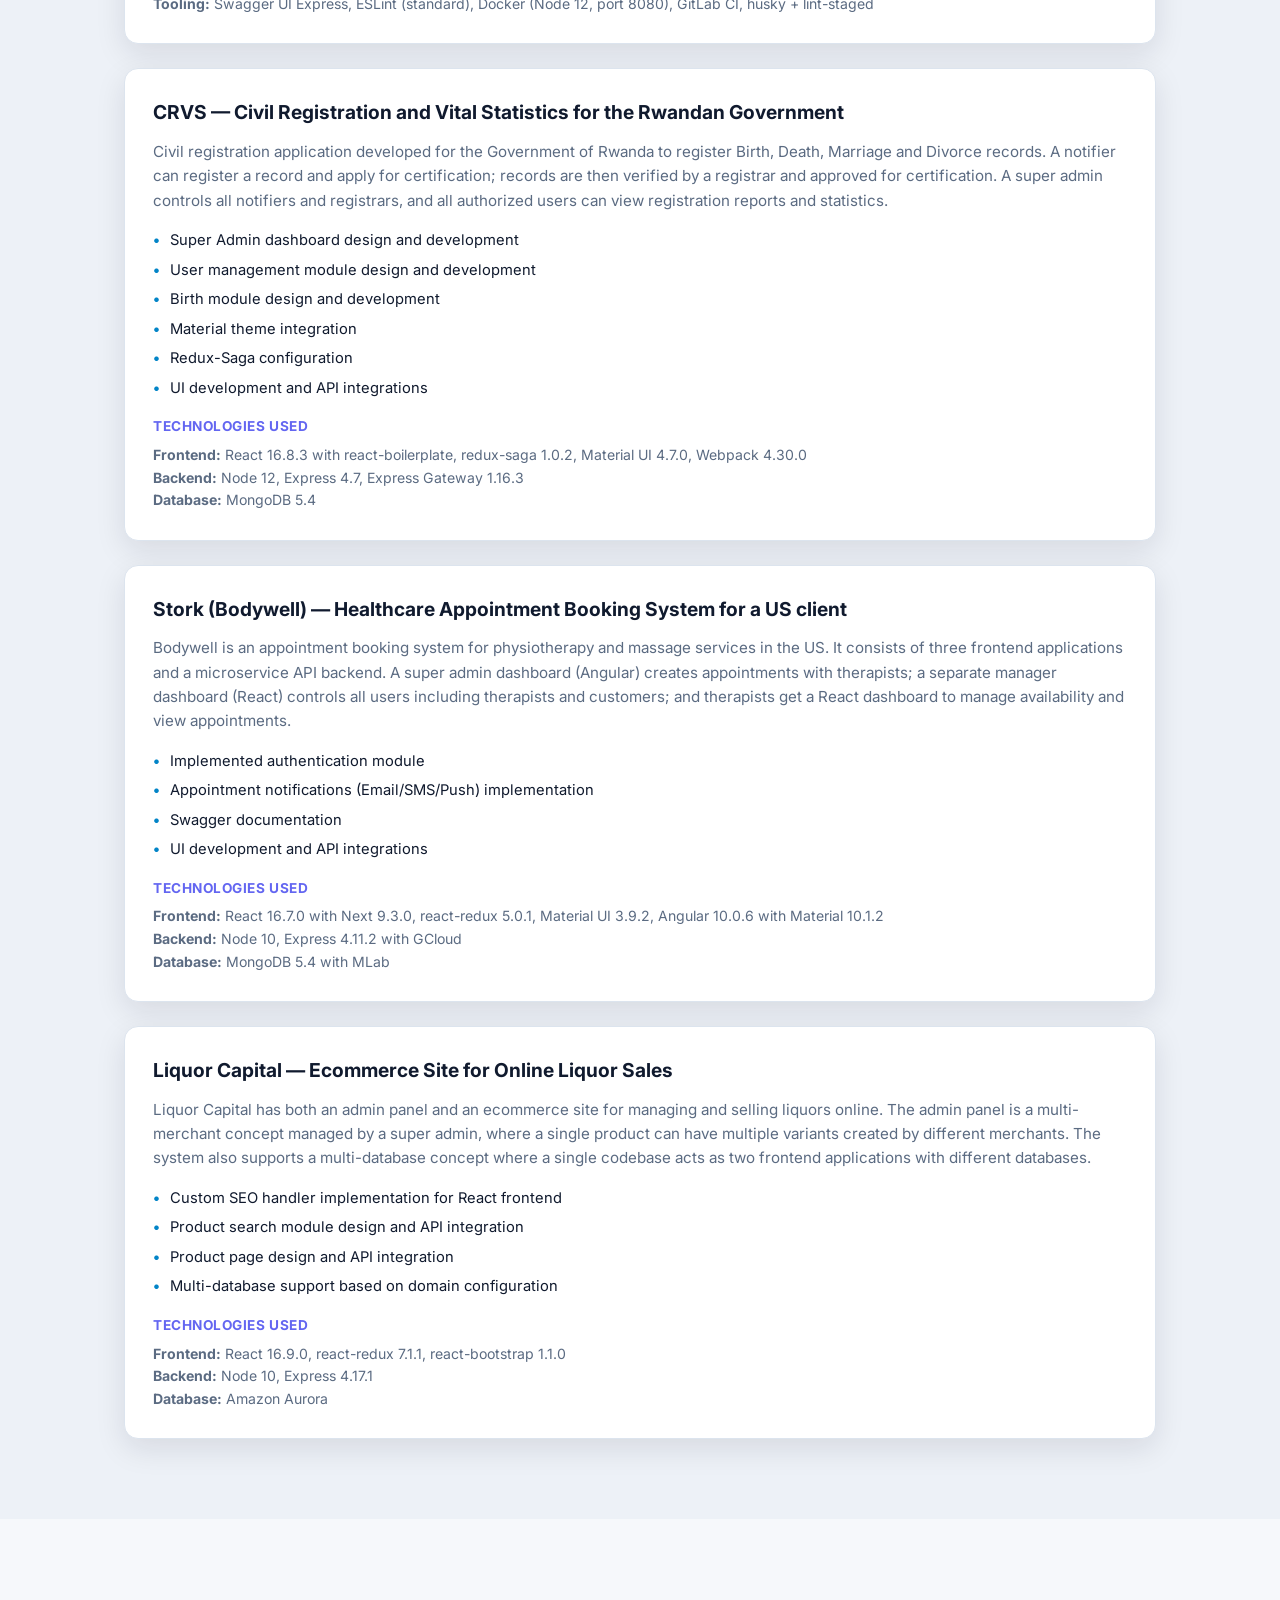
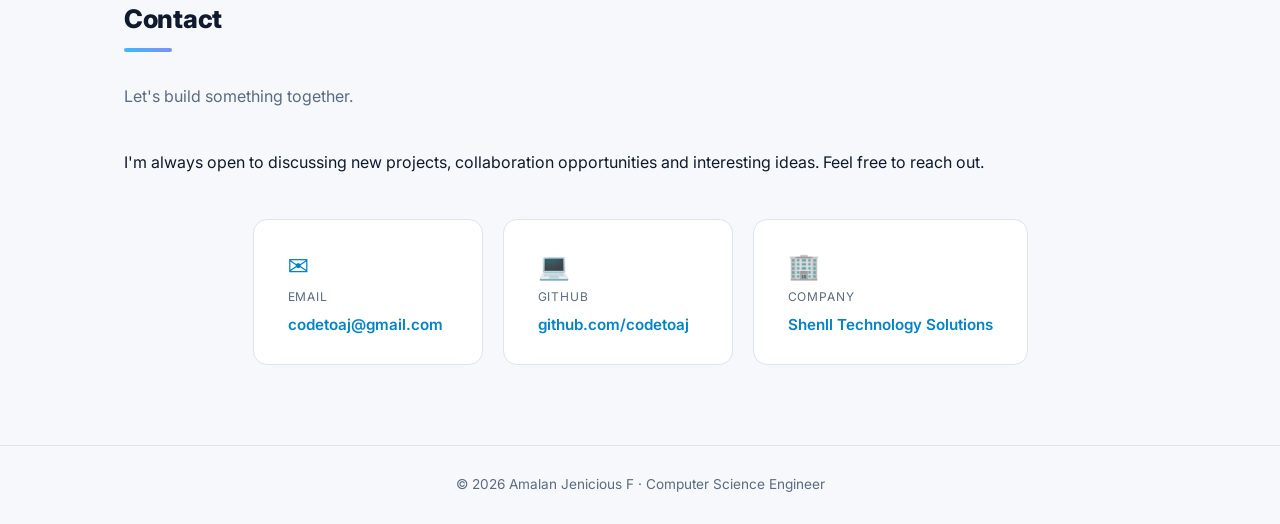
==== commit 1a142e2b: "Added animation effects" ====
--- a/index.html
+++ b/index.html
@@ -39,6 +39,7 @@
             : "dark";
         document.documentElement.setAttribute("data-theme", theme);
       })();
+      document.documentElement.classList.add("js");
     </script>
     <style>
       :root {
@@ -106,6 +107,11 @@
       a:hover {
         text-decoration: underline;
       }
+      h1,
+      h2,
+      h3 {
+        text-wrap: balance;
+      }
       .container {
         max-width: 1080px;
         margin: 0 auto;
@@ -142,17 +148,33 @@
         list-style: none;
       }
       .nav-links a {
+        position: relative;
         color: var(--muted);
         font-size: 0.95rem;
         font-weight: 500;
         padding: 4px 0;
       }
+      .nav-links a::after {
+        content: "";
+        position: absolute;
+        left: 0;
+        bottom: -2px;
+        width: 100%;
+        height: 2px;
+        border-radius: 1px;
+        background: var(--accent);
+        transform: scaleX(0);
+        transform-origin: right center;
+        transition: transform 0.25s ease;
+      }
+      .nav-links a:hover::after,
+      .nav-links a.active::after {
+        transform: scaleX(1);
+        transform-origin: left center;
+      }
       .nav-links a:hover,
       .nav-links a.active {
         color: var(--text);
-      }
-      .nav-links a.active {
-        border-bottom: 2px solid var(--accent);
       }
       .menu-btn {
         display: none;
@@ -182,11 +204,18 @@
         font-size: 1.05rem;
         cursor: pointer;
         line-height: 1;
+        transition: border-color 0.15s ease, transform 0.15s ease;
       }
       .theme-btn:hover {
         border-color: var(--accent);
+        transform: scale(1.06);
       }
       .theme-btn:focus-visible {
+        outline: 2px solid var(--accent);
+        outline-offset: 2px;
+      }
+      .btn:focus-visible,
+      .filter-btn:focus-visible {
         outline: 2px solid var(--accent);
         outline-offset: 2px;
       }
@@ -311,6 +340,11 @@
         border: 1px solid var(--border);
         border-radius: var(--radius);
         padding: 24px;
+        transition: transform 0.2s ease, border-color 0.2s ease;
+      }
+      .skill-card:hover {
+        transform: translateY(-3px);
+        border-color: var(--accent);
       }
       .skill-card h3 {
         font-size: 1.05rem;
@@ -612,6 +646,88 @@
         margin-top: 8px;
       }
 
+      /* ===== Animations ===== */
+      html.js .hero .avatar {
+        animation:
+          hero-pop 0.8s cubic-bezier(0.34, 1.56, 0.64, 1) 0.05s both,
+          avatar-float 6s ease-in-out 1.8s infinite;
+      }
+      html.js .hero h1 {
+        animation: hero-rise 0.7s cubic-bezier(0.22, 1, 0.36, 1) 0.12s both;
+      }
+      html.js .hero .role {
+        animation: hero-rise 0.7s cubic-bezier(0.22, 1, 0.36, 1) 0.2s both;
+      }
+      html.js .hero .intro {
+        animation: hero-rise 0.7s cubic-bezier(0.22, 1, 0.36, 1) 0.28s both;
+      }
+      html.js .hero .cta {
+        animation: hero-rise 0.7s cubic-bezier(0.22, 1, 0.36, 1) 0.36s both;
+      }
+      @keyframes hero-pop {
+        from {
+          opacity: 0;
+          transform: scale(0.6);
+        }
+        to {
+          opacity: 1;
+          transform: scale(1);
+        }
+      }
+      @keyframes hero-rise {
+        from {
+          opacity: 0;
+          transform: translateY(20px);
+        }
+        to {
+          opacity: 1;
+          transform: translateY(0);
+        }
+      }
+      @keyframes avatar-float {
+        0%,
+        100% {
+          transform: translateY(0);
+        }
+        50% {
+          transform: translateY(-8px);
+        }
+      }
+
+      html.js .reveal {
+        opacity: 0;
+        transform: translateY(26px);
+        transition:
+          opacity 0.65s ease var(--reveal-delay, 0s),
+          transform 0.65s cubic-bezier(0.22, 1, 0.36, 1) var(--reveal-delay, 0s);
+      }
+      html.js .reveal.visible {
+        opacity: 1;
+        transform: none;
+      }
+      html.js .underline.reveal {
+        transform: scaleX(0);
+        transform-origin: left center;
+        transition: transform 0.7s cubic-bezier(0.22, 1, 0.36, 1) var(--reveal-delay, 0s);
+      }
+      html.js .underline.reveal.visible {
+        transform: scaleX(1);
+      }
+      html.js .contact .underline.reveal {
+        transform-origin: center;
+      }
+
+      .btn-primary {
+        background-size: 160% 160%;
+        transition:
+          transform 0.15s ease,
+          box-shadow 0.15s ease,
+          background-position 0.4s ease;
+      }
+      .btn-primary:hover {
+        background-position: 100% 50%;
+      }
+
       @media (max-width: 720px) {
         .nav-links {
           display: none;
@@ -634,8 +750,10 @@
           display: block;
           padding: 16px 24px;
         }
+        .nav-links a::after {
+          display: none;
+        }
         .nav-links a.active {
-          border-bottom: none;
           color: var(--accent);
         }
         .menu-btn {
@@ -655,6 +773,27 @@
         }
         .timeline-head h3 {
           font-size: 0.95rem;
+        }
+      }
+      @media (prefers-reduced-motion: reduce) {
+        html {
+          scroll-behavior: auto;
+        }
+        html.js .hero .avatar,
+        html.js .hero h1,
+        html.js .hero .role,
+        html.js .hero .intro,
+        html.js .hero .cta {
+          animation: none;
+        }
+        html.js .reveal,
+        html.js .underline.reveal {
+          opacity: 1;
+          transform: none;
+          transition: none;
+        }
+        .btn-primary:hover {
+          background-position: 0 0;
         }
       }
     </style>
@@ -704,11 +843,11 @@
 
     <section id="skills">
       <div class="container">
-        <h2 class="section-title">Skills</h2>
-        <div class="underline"></div>
-        <p class="section-sub">Technologies I work with across the full stack.</p>
+        <h2 class="section-title reveal">Skills</h2>
+        <div class="underline reveal"></div>
+        <p class="section-sub reveal">Technologies I work with across the full stack.</p>
         <div class="skills">
-          <div class="skill-card">
+          <div class="skill-card reveal">
             <h3>Languages &amp; Frameworks</h3>
             <div class="tags">
               <span class="tag">JavaScript</span>
@@ -722,7 +861,7 @@
               <span class="tag">.NET Core</span>
             </div>
           </div>
-          <div class="skill-card">
+          <div class="skill-card reveal">
             <h3>Frontend</h3>
             <div class="tags">
               <span class="tag">React</span>
@@ -737,7 +876,7 @@
               <span class="tag">HTML/CSS</span>
             </div>
           </div>
-          <div class="skill-card">
+          <div class="skill-card reveal">
             <h3>Backend</h3>
             <div class="tags">
               <span class="tag">REST APIs</span>
@@ -750,7 +889,7 @@
               <span class="tag">Express Gateway</span>
             </div>
           </div>
-          <div class="skill-card">
+          <div class="skill-card reveal">
             <h3>Databases</h3>
             <div class="tags">
               <span class="tag">MongoDB</span>
@@ -761,7 +900,7 @@
               <span class="tag">Amazon Aurora</span>
             </div>
           </div>
-          <div class="skill-card">
+          <div class="skill-card reveal">
             <h3>Auth, Payments &amp; Notifications</h3>
             <div class="tags">
               <span class="tag">JWT Authentication</span>
@@ -773,7 +912,7 @@
               <span class="tag">Email / SMS / Push</span>
             </div>
           </div>
-          <div class="skill-card">
+          <div class="skill-card reveal">
             <h3>DevOps &amp; Tooling</h3>
             <div class="tags">
               <span class="tag">Docker</span>
@@ -792,13 +931,13 @@
 
     <section id="experience">
       <div class="container">
-        <h2 class="section-title">Work Experience</h2>
-        <div class="underline"></div>
-        <p class="section-sub">My career journey across companies and roles.</p>
+        <h2 class="section-title reveal">Work Experience</h2>
+        <div class="underline reveal"></div>
+        <p class="section-sub reveal">My career journey across companies and roles.</p>
         <div class="timeline">
           <div class="timeline-rail"></div>
           <ul class="timeline-list">
-            <li class="timeline-item">
+            <li class="timeline-item reveal">
               <div class="timeline-dot"></div>
               <div class="timeline-card">
                 <div class="timeline-head">
@@ -823,7 +962,7 @@
                 </div>
               </div>
             </li>
-            <li class="timeline-item">
+            <li class="timeline-item reveal">
               <div class="timeline-dot"></div>
               <div class="timeline-card">
                 <div class="timeline-head">
@@ -851,7 +990,7 @@
                 </div>
               </div>
             </li>
-            <li class="timeline-item">
+            <li class="timeline-item reveal">
               <div class="timeline-dot"></div>
               <div class="timeline-card">
                 <div class="timeline-head">
@@ -878,7 +1017,7 @@
                 </div>
               </div>
             </li>
-            <li class="timeline-item">
+            <li class="timeline-item reveal">
               <div class="timeline-dot"></div>
               <div class="timeline-card">
                 <div class="timeline-head">
@@ -899,7 +1038,7 @@
                 </div>
               </div>
             </li>
-            <li class="timeline-item">
+            <li class="timeline-item reveal">
               <div class="timeline-dot"></div>
               <div class="timeline-card">
                 <div class="timeline-head">
@@ -920,7 +1059,7 @@
                 </div>
               </div>
             </li>
-            <li class="timeline-item">
+            <li class="timeline-item reveal">
               <div class="timeline-dot"></div>
               <div class="timeline-card">
                 <div class="timeline-head">
@@ -947,11 +1086,11 @@
 
     <section id="projects">
       <div class="container">
-        <h2 class="section-title">Projects</h2>
-        <div class="underline"></div>
-        <p class="section-sub">Projects I have designed and developed.</p>
+        <h2 class="section-title reveal">Projects</h2>
+        <div class="underline reveal"></div>
+        <p class="section-sub reveal">Projects I have designed and developed.</p>
         <div class="projects">
-          <div class="project-filters" role="group" aria-label="Project categories">
+          <div class="project-filters reveal" role="group" aria-label="Project categories">
             <button type="button" class="filter-btn active" aria-pressed="true" data-filter="all">All</button>
             <button type="button" class="filter-btn" aria-pressed="false" data-filter="react">React</button>
             <button type="button" class="filter-btn" aria-pressed="false" data-filter="nextjs">Next.js</button>
@@ -959,7 +1098,7 @@
             <button type="button" class="filter-btn" aria-pressed="false" data-filter="springboot">Spring Boot</button>
             <button type="button" class="filter-btn" aria-pressed="false" data-filter="angular">Angular</button>
           </div>
-          <article class="project-card" data-category="nestjs">
+          <article class="project-card reveal" data-category="nestjs">
             <h3>Megathil — Gamified Language-Learning Backend</h3>
             <p>
               Megathil is a gamified language-learning (Duolingo-style) backend REST API developed
@@ -998,7 +1137,7 @@
             <div class="tech-line"><strong>Infra:</strong> Docker, ESLint/Prettier</div>
           </article>
 
-          <article class="project-card" data-category="nextjs">
+          <article class="project-card reveal" data-category="nextjs">
             <h3>Dubai Police — Sports Activity Management</h3>
             <p>
               The Dubai Police project oversees and enhances the sports activities of its employees,
@@ -1027,7 +1166,7 @@
             <div class="tech-line"><strong>Push Notifications:</strong> Firebase Cloud Messaging (FCM)</div>
           </article>
 
-          <article class="project-card" data-category="springboot angular">
+          <article class="project-card reveal" data-category="springboot angular">
             <h3>STE Land System — Supplier/Buyer Portal</h3>
             <p>
               A supplier/buyer portal for the STE Land System, built with an aesthetic UI and
@@ -1051,7 +1190,7 @@
             <div class="tech-line"><strong>Infrastructure:</strong> Nginx 1.24, Amazon FSx</div>
           </article>
 
-          <article class="project-card" data-category="springboot angular">
+          <article class="project-card reveal" data-category="springboot angular">
             <h3>Boxfile — Auditing Application</h3>
             <p>
               Boxfile is a unified auditing platform that brings office, audit, billing and
@@ -1070,7 +1209,7 @@
             <div class="tech-line"><strong>Database:</strong> MySQL</div>
           </article>
 
-          <article class="project-card" data-category="nestjs">
+          <article class="project-card reveal" data-category="nestjs">
             <h3>Elite API — Community Platform Backend</h3>
             <p>
               Elite API is a Node.js/Express RESTful backend for the "Elite" community platform — a
@@ -1103,7 +1242,7 @@
             </div>
           </article>
 
-          <article class="project-card" data-category="react">
+          <article class="project-card reveal" data-category="react">
             <h3>CRVS — Civil Registration and Vital Statistics for the Rwandan Government</h3>
             <p>
               Civil registration application developed for the Government of Rwanda to register
@@ -1131,7 +1270,7 @@
             <div class="tech-line"><strong>Database:</strong> MongoDB 5.4</div>
           </article>
 
-          <article class="project-card" data-category="react angular">
+          <article class="project-card reveal" data-category="react angular">
             <h3>Stork (Bodywell) — Healthcare Appointment Booking System for a US client</h3>
             <p>
               Bodywell is an appointment booking system for physiotherapy and massage services in the
@@ -1155,7 +1294,7 @@
             <div class="tech-line"><strong>Database:</strong> MongoDB 5.4 with MLab</div>
           </article>
 
-          <article class="project-card" data-category="react">
+          <article class="project-card reveal" data-category="react">
             <h3>Liquor Capital — Ecommerce Site for Online Liquor Sales</h3>
             <p>
               Liquor Capital has both an admin panel and an ecommerce site for managing and selling
@@ -1183,25 +1322,25 @@
 
     <section id="contact">
       <div class="container">
-        <h2 class="section-title">Contact</h2>
-        <div class="underline"></div>
-        <p class="section-sub">Let's build something together.</p>
-        <p>
+        <h2 class="section-title reveal">Contact</h2>
+        <div class="underline reveal"></div>
+        <p class="section-sub reveal">Let's build something together.</p>
+        <p class="reveal">
           I'm always open to discussing new projects, collaboration opportunities and
           interesting ideas. Feel free to reach out.
         </p>
         <div class="contact-links">
-          <a class="contact-card" href="mailto:codetoaj@gmail.com">
+          <a class="contact-card reveal" href="mailto:codetoaj@gmail.com">
             <span class="icon">&#9993;</span>
             <span class="label">Email</span>
             <span class="value">codetoaj@gmail.com</span>
           </a>
-          <a class="contact-card" href="https://github.com/codetoaj" target="_blank" rel="noopener noreferrer">
+          <a class="contact-card reveal" href="https://github.com/codetoaj" target="_blank" rel="noopener noreferrer">
             <span class="icon">&#128187;</span>
             <span class="label">GitHub</span>
             <span class="value">github.com/codetoaj</span>
           </a>
-          <a class="contact-card" href="https://www.shenll.com/" target="_blank" rel="noopener noreferrer">
+          <a class="contact-card reveal" href="https://www.shenll.com/" target="_blank" rel="noopener noreferrer">
             <span class="icon">&#127970;</span>
             <span class="label">Company</span>
             <span class="value">Shenll Technology Solutions</span>
@@ -1359,6 +1498,28 @@
           }
         });
       } catch (err) {}
+
+      // Scroll-reveal animations
+      var revealEls = document.querySelectorAll(".reveal");
+      if ("IntersectionObserver" in window) {
+        var revealObserver = new IntersectionObserver(function (entries) {
+          var delay = 0;
+          entries.forEach(function (entry) {
+            if (!entry.isIntersecting) return;
+            entry.target.style.setProperty("--reveal-delay", Math.min(delay, 480) + "ms");
+            entry.target.classList.add("visible");
+            revealObserver.unobserve(entry.target);
+            delay += 80;
+          });
+        }, { threshold: 0.12, rootMargin: "0px 0px -48px 0px" });
+        revealEls.forEach(function (el) {
+          revealObserver.observe(el);
+        });
+      } else {
+        revealEls.forEach(function (el) {
+          el.classList.add("visible");
+        });
+      }
     </script>
 </body>
 </html>
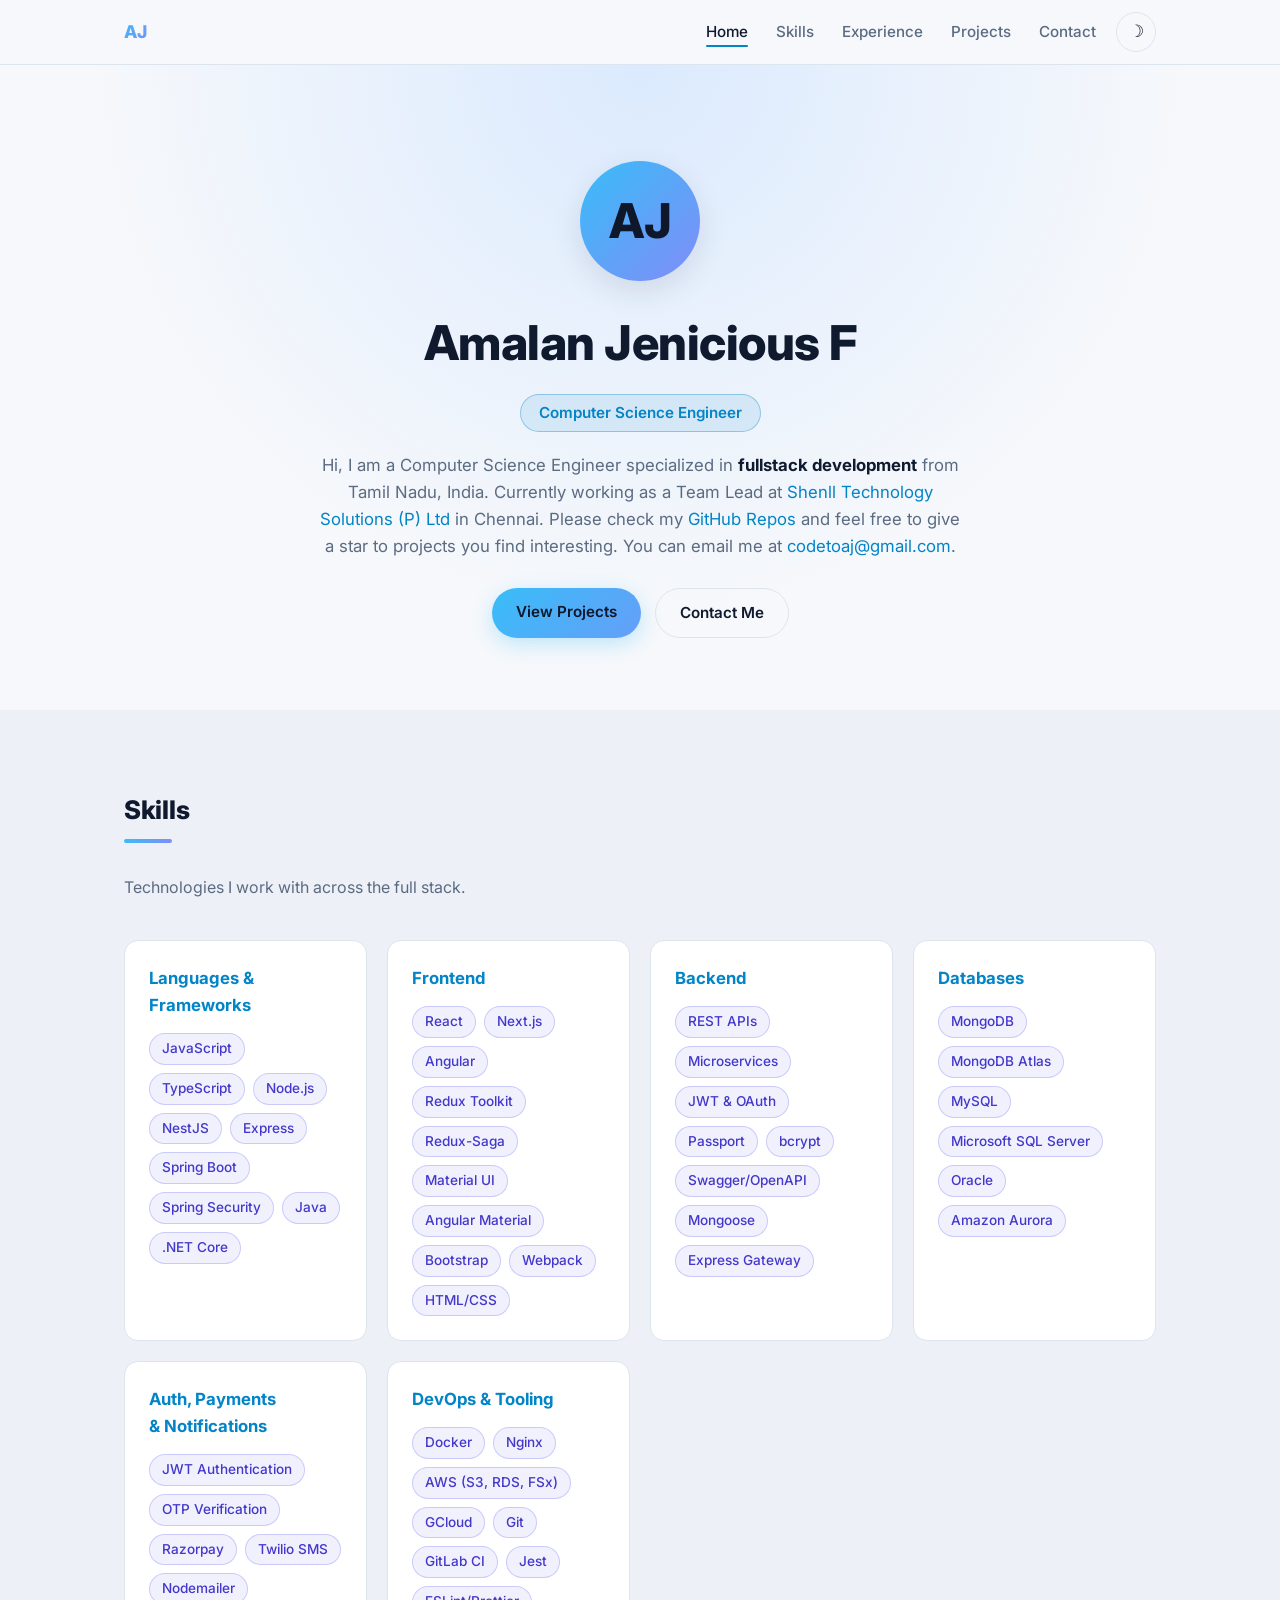
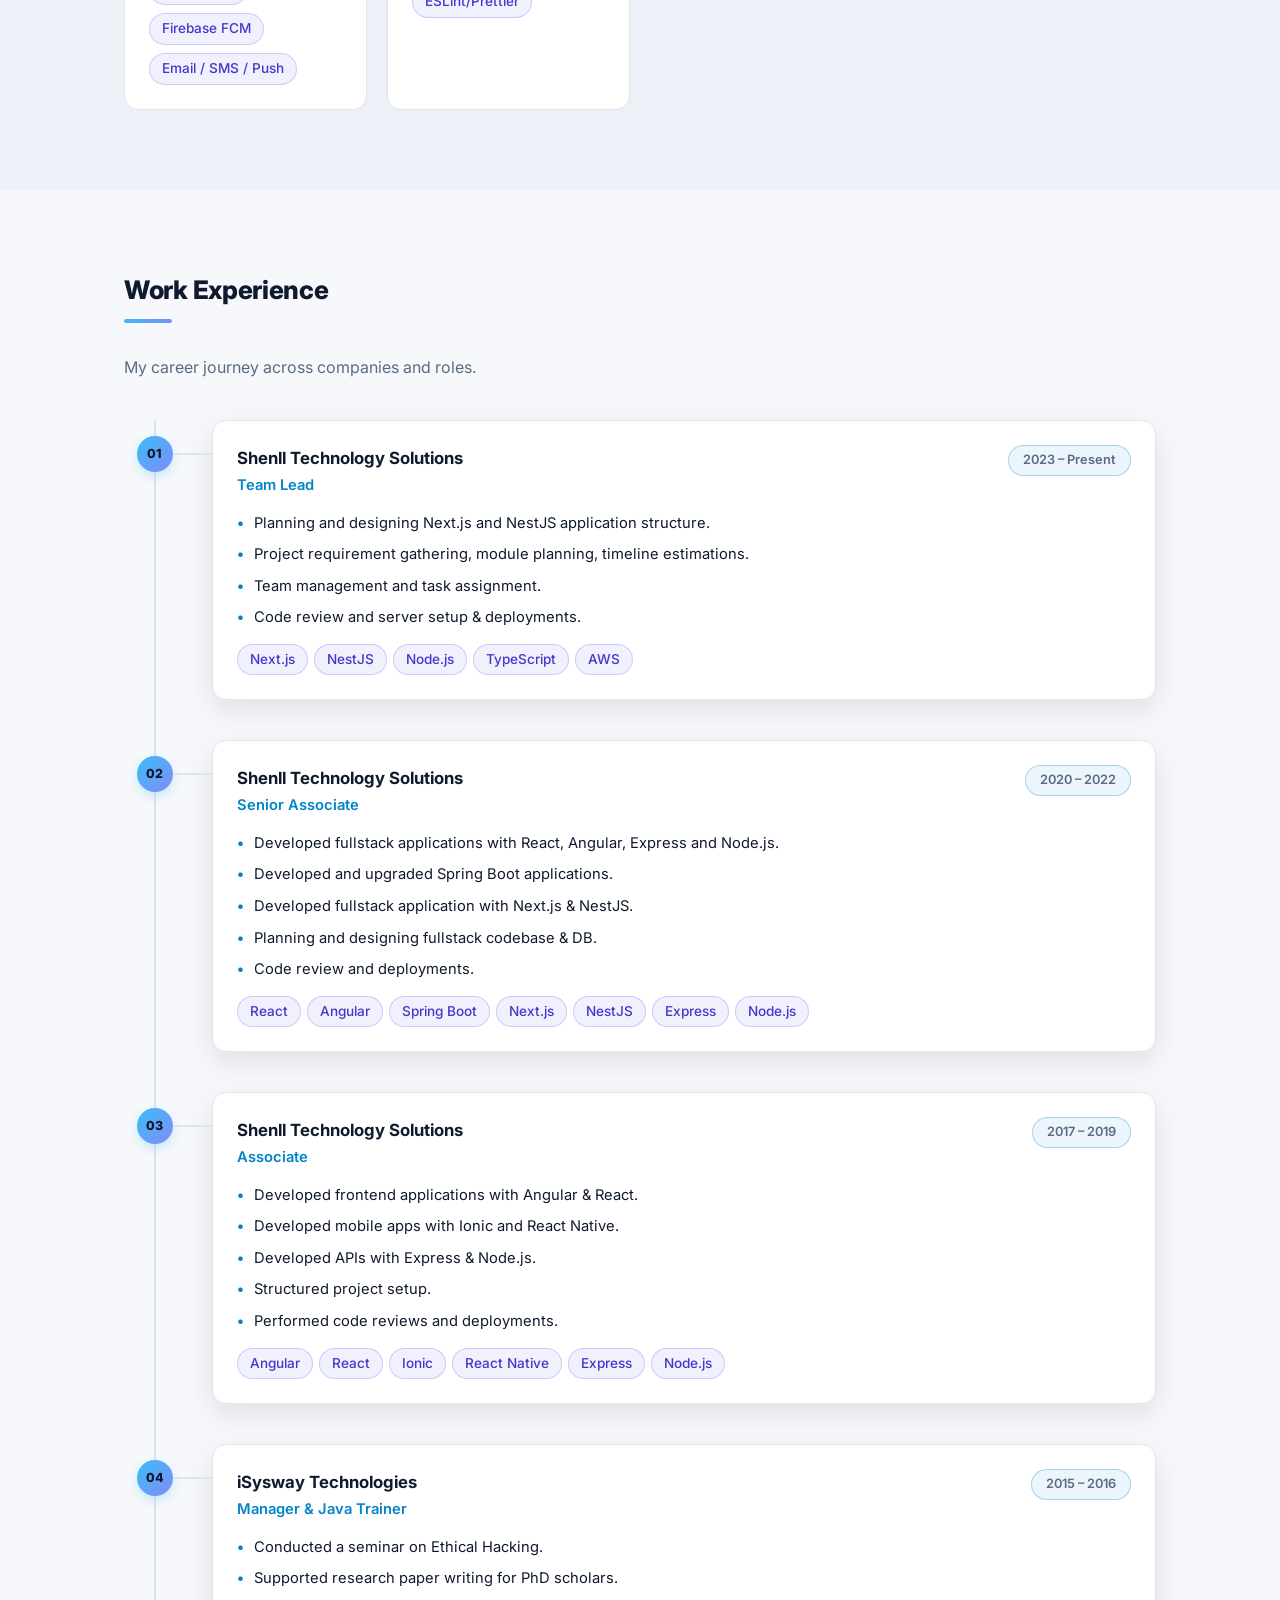
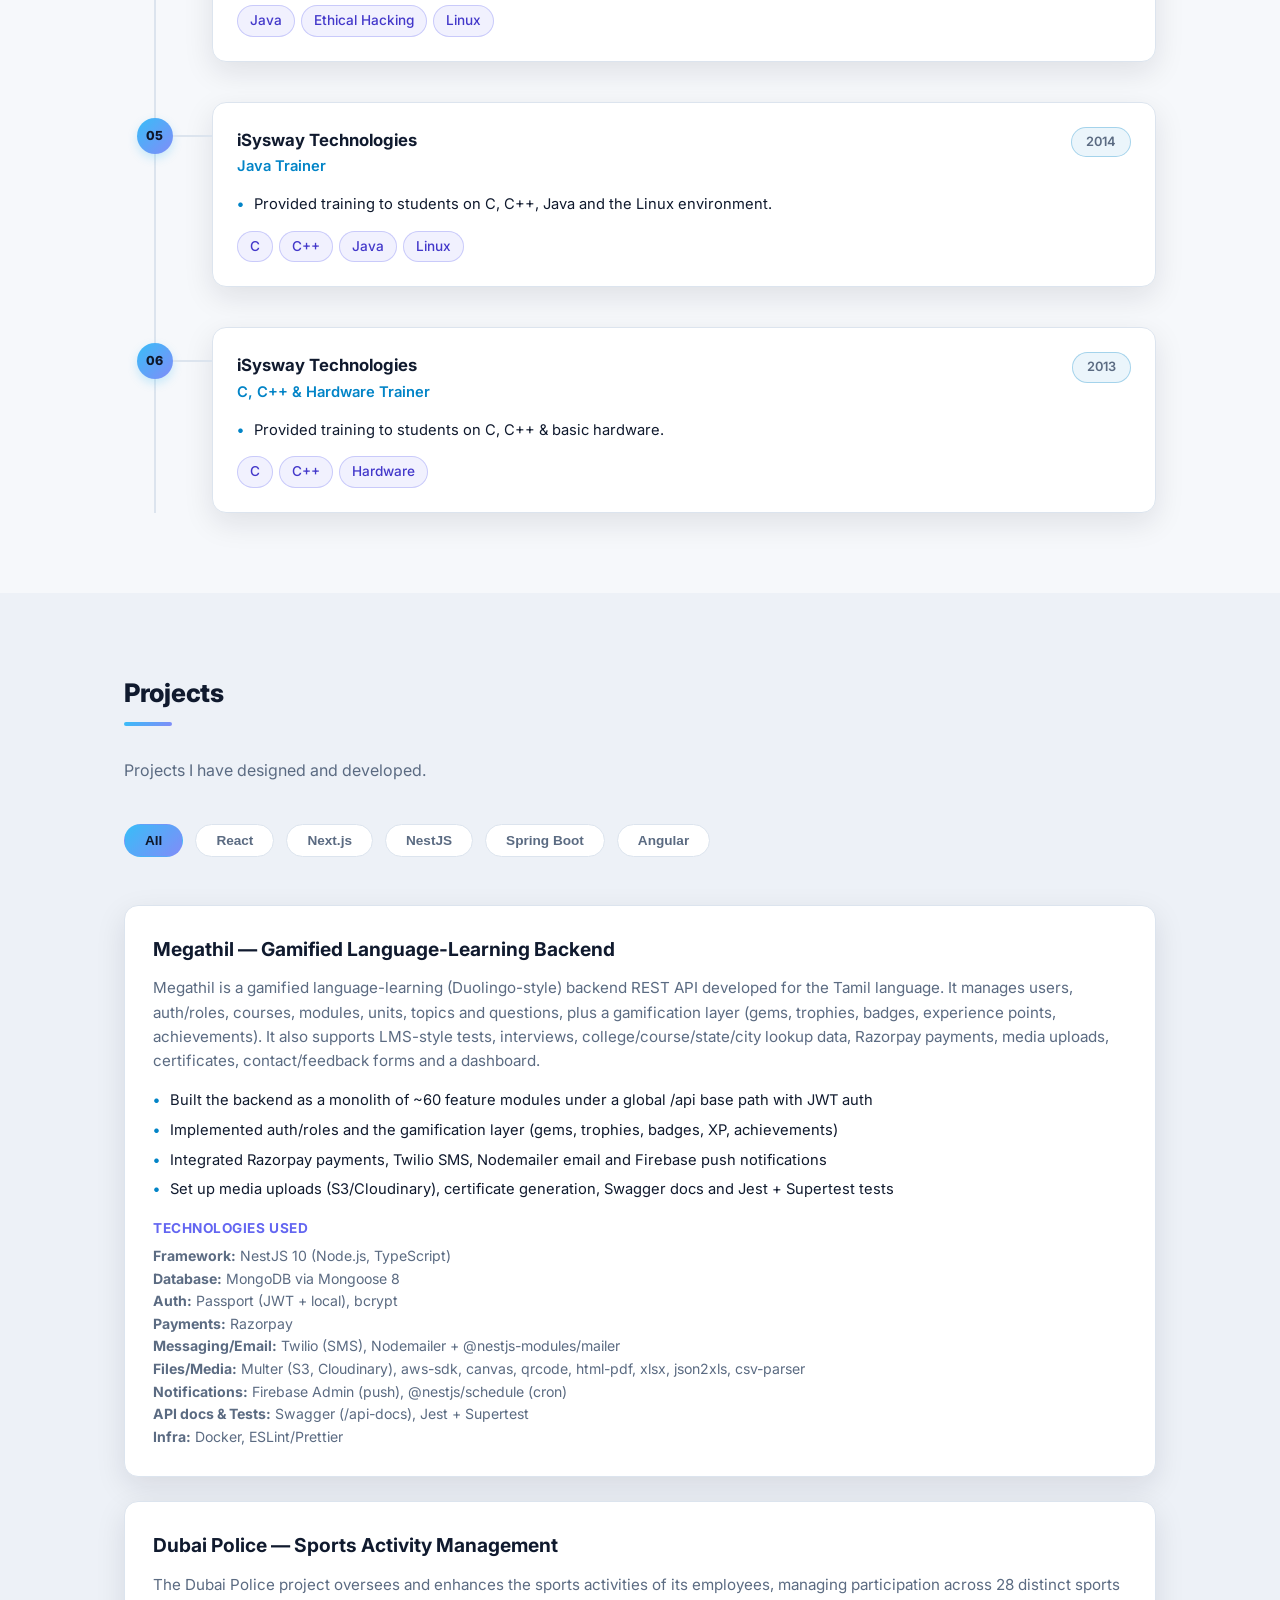
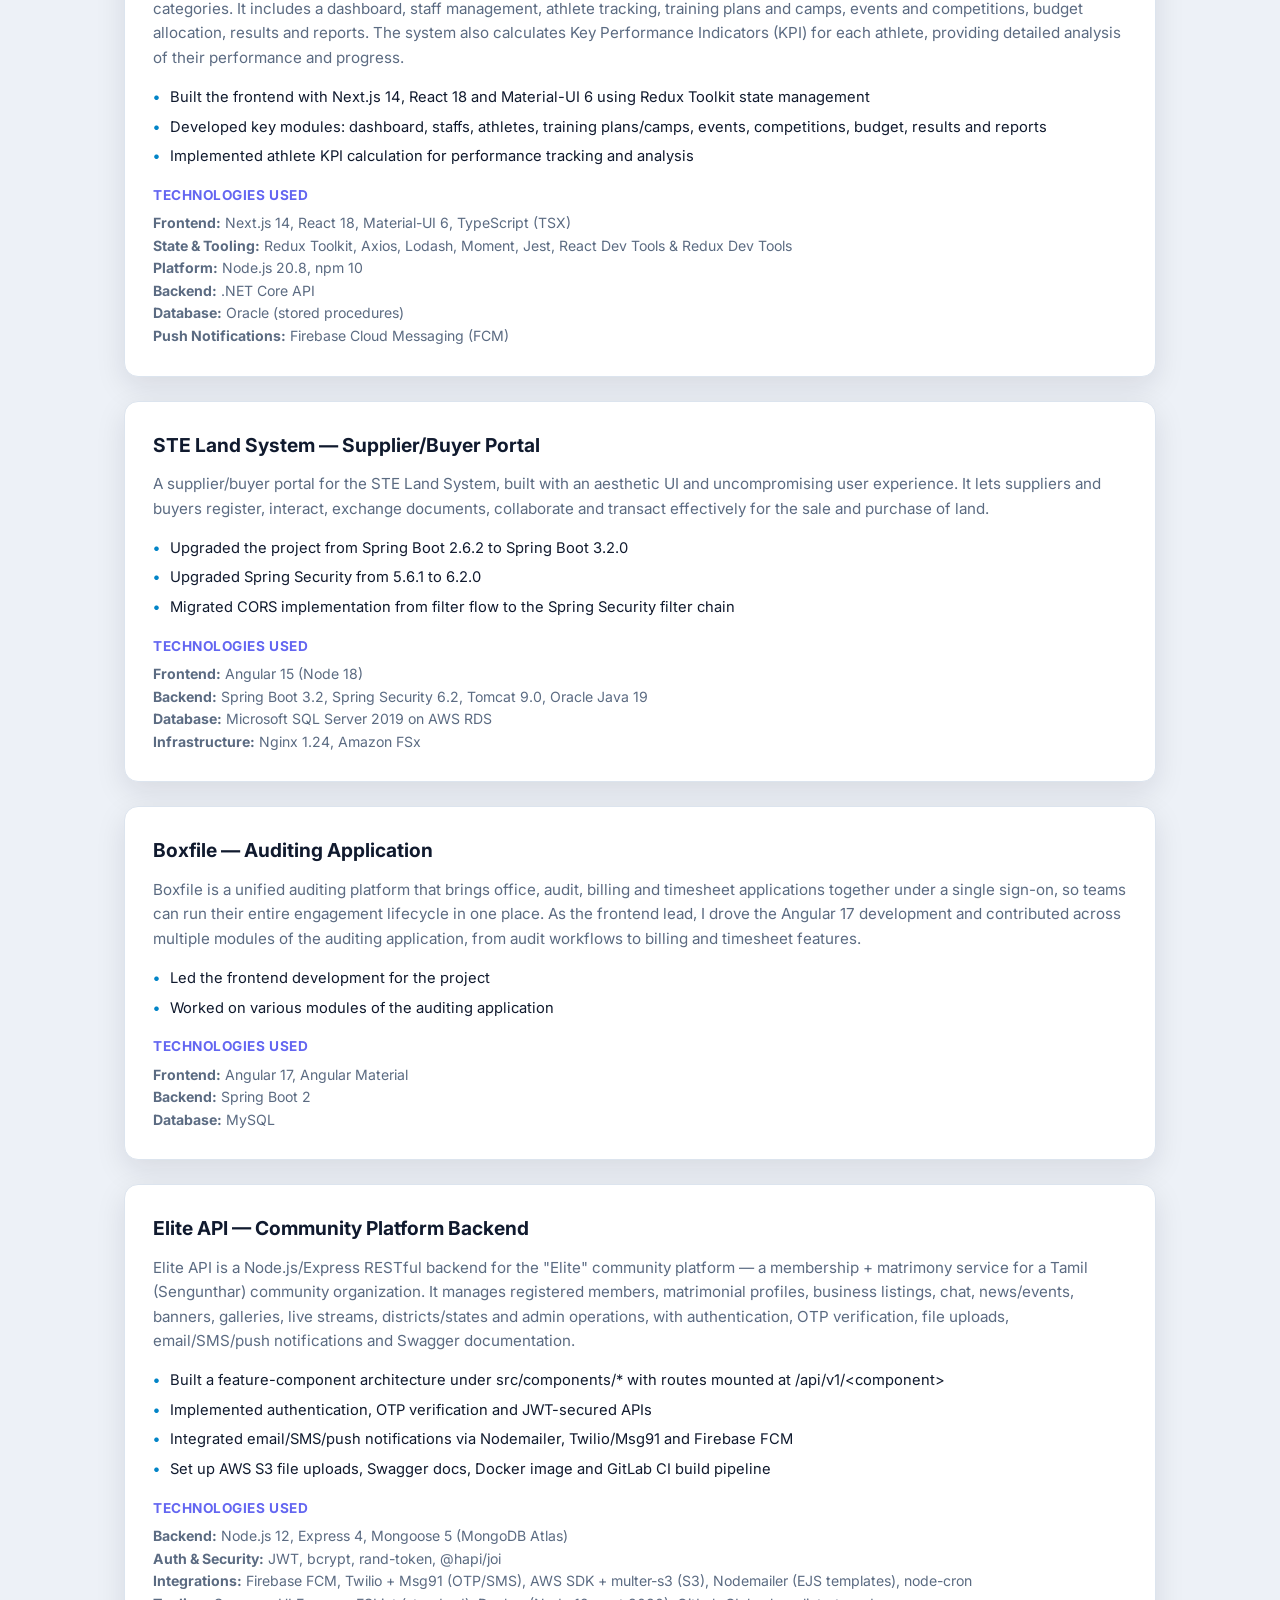
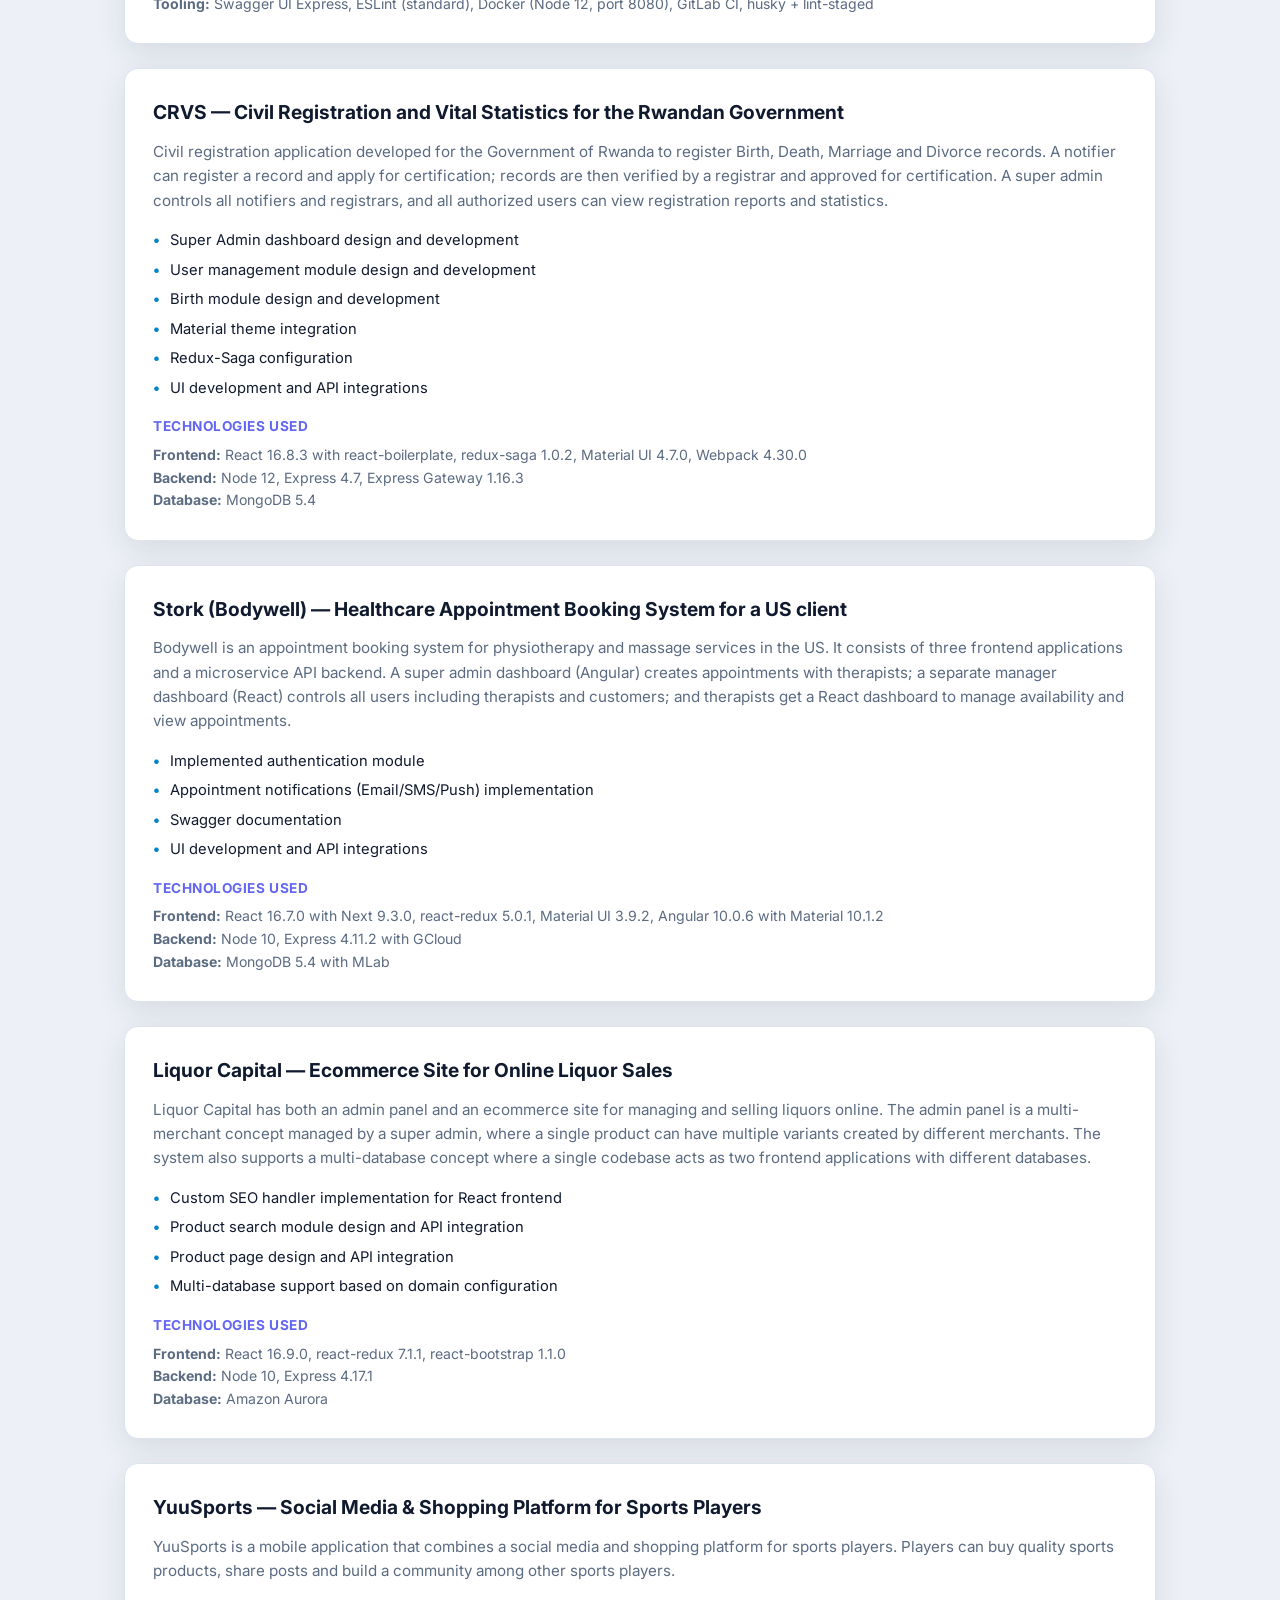
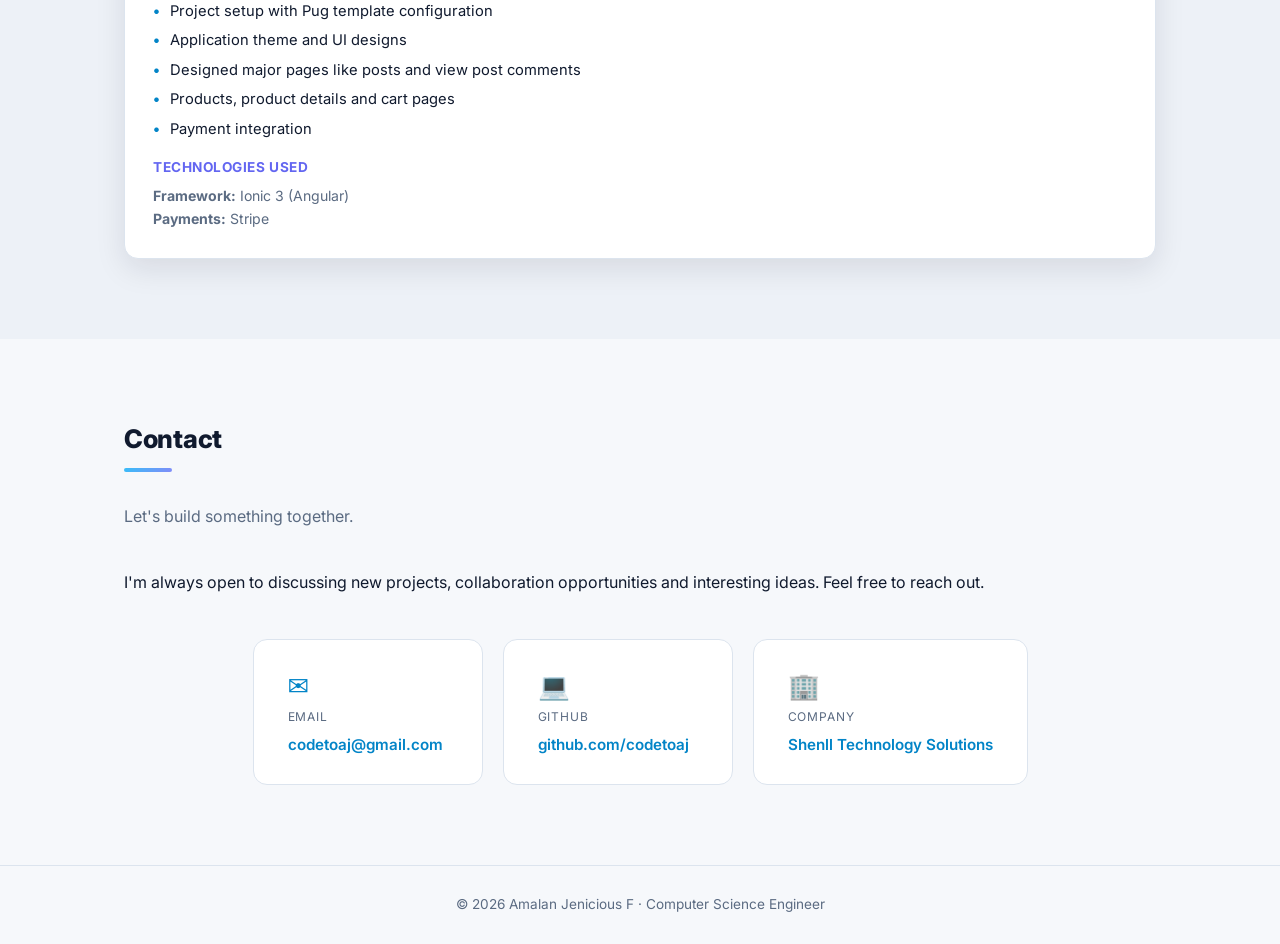
==== commit 7f588935: "Changed work experiance timeline design" ====
--- a/index.html
+++ b/index.html
@@ -555,6 +555,9 @@
         padding-left: 80px;
         margin-top: 8px;
       }
+      .timeline-list {
+        list-style: none;
+      }
       .timeline-rail {
         position: absolute;
         left: 49px;
@@ -644,6 +647,53 @@
         gap: 6px;
         flex-wrap: wrap;
         margin-top: 8px;
+      }
+
+      /* ===== Experience timeline variant ===== */
+      #experience .timeline {
+        padding-left: 88px;
+        counter-reset: step;
+      }
+      #experience .timeline-rail {
+        left: 30px;
+        background-color: var(--border);
+        background-image: var(--grad);
+        background-repeat: no-repeat;
+        background-size: 100% 0%;
+        transition: background-size 0.15s linear;
+      }
+      #experience .timeline-dot {
+        display: none;
+      }
+      #experience .timeline-item {
+        counter-increment: step;
+      }
+      #experience .timeline-item::before {
+        content: counter(step, decimal-leading-zero);
+        position: absolute;
+        left: -75px;
+        top: 16px;
+        width: 36px;
+        height: 36px;
+        border-radius: 50%;
+        background: var(--grad);
+        color: #0f172a;
+        font-size: 0.78rem;
+        font-weight: 800;
+        letter-spacing: 0.02em;
+        display: flex;
+        align-items: center;
+        justify-content: center;
+        box-shadow: 0 4px 10px rgba(56, 189, 248, 0.25);
+      }
+      #experience .timeline-item::after {
+        content: "";
+        position: absolute;
+        left: -39px;
+        top: 33px;
+        width: 39px;
+        height: 2px;
+        background: var(--border);
       }
 
       /* ===== Animations ===== */
@@ -774,6 +824,24 @@
         .timeline-head h3 {
           font-size: 0.95rem;
         }
+        #experience .timeline {
+          padding-left: 56px;
+        }
+        #experience .timeline-rail {
+          left: 19px;
+        }
+        #experience .timeline-item::before {
+          left: -51px;
+          top: 12px;
+          width: 30px;
+          height: 30px;
+          font-size: 0.68rem;
+        }
+        #experience .timeline-item::after {
+          left: -21px;
+          top: 26px;
+          width: 21px;
+        }
       }
       @media (prefers-reduced-motion: reduce) {
         html {
@@ -790,6 +858,9 @@
         html.js .underline.reveal {
           opacity: 1;
           transform: none;
+          transition: none;
+        }
+        #experience .timeline-rail {
           transition: none;
         }
         .btn-primary:hover {
@@ -1137,7 +1208,7 @@
             <div class="tech-line"><strong>Infra:</strong> Docker, ESLint/Prettier</div>
           </article>
 
-          <article class="project-card reveal" data-category="nextjs">
+<article class="project-card reveal" data-category="nextjs">
             <h3>Dubai Police — Sports Activity Management</h3>
             <p>
               The Dubai Police project oversees and enhances the sports activities of its employees,
@@ -1166,7 +1237,7 @@
             <div class="tech-line"><strong>Push Notifications:</strong> Firebase Cloud Messaging (FCM)</div>
           </article>
 
-          <article class="project-card reveal" data-category="springboot angular">
+<article class="project-card reveal" data-category="springboot angular">
             <h3>STE Land System — Supplier/Buyer Portal</h3>
             <p>
               A supplier/buyer portal for the STE Land System, built with an aesthetic UI and
@@ -1190,7 +1261,7 @@
             <div class="tech-line"><strong>Infrastructure:</strong> Nginx 1.24, Amazon FSx</div>
           </article>
 
-          <article class="project-card reveal" data-category="springboot angular">
+<article class="project-card reveal" data-category="springboot angular">
             <h3>Boxfile — Auditing Application</h3>
             <p>
               Boxfile is a unified auditing platform that brings office, audit, billing and
@@ -1209,7 +1280,7 @@
             <div class="tech-line"><strong>Database:</strong> MySQL</div>
           </article>
 
-          <article class="project-card reveal" data-category="nestjs">
+<article class="project-card reveal" data-category="nestjs">
             <h3>Elite API — Community Platform Backend</h3>
             <p>
               Elite API is a Node.js/Express RESTful backend for the "Elite" community platform — a
@@ -1242,7 +1313,7 @@
             </div>
           </article>
 
-          <article class="project-card reveal" data-category="react">
+<article class="project-card reveal" data-category="react">
             <h3>CRVS — Civil Registration and Vital Statistics for the Rwandan Government</h3>
             <p>
               Civil registration application developed for the Government of Rwanda to register
@@ -1270,7 +1341,7 @@
             <div class="tech-line"><strong>Database:</strong> MongoDB 5.4</div>
           </article>
 
-          <article class="project-card reveal" data-category="react angular">
+<article class="project-card reveal" data-category="react angular">
             <h3>Stork (Bodywell) — Healthcare Appointment Booking System for a US client</h3>
             <p>
               Bodywell is an appointment booking system for physiotherapy and massage services in the
@@ -1294,7 +1365,7 @@
             <div class="tech-line"><strong>Database:</strong> MongoDB 5.4 with MLab</div>
           </article>
 
-          <article class="project-card reveal" data-category="react">
+<article class="project-card reveal" data-category="react">
             <h3>Liquor Capital — Ecommerce Site for Online Liquor Sales</h3>
             <p>
               Liquor Capital has both an admin panel and an ecommerce site for managing and selling
@@ -1316,7 +1387,25 @@
             <div class="tech-line"><strong>Backend:</strong> Node 10, Express 4.17.1</div>
             <div class="tech-line"><strong>Database:</strong> Amazon Aurora</div>
           </article>
-        </div>
+
+<article class="project-card reveal" data-category="angular">
+            <h3>YuuSports — Social Media &amp; Shopping Platform for Sports Players</h3>
+            <p>
+              YuuSports is a mobile application that combines a social media and shopping platform
+              for sports players. Players can buy quality sports products, share posts and build a
+              community among other sports players.
+            </p>
+            <ul class="roles">
+              <li>Project setup with Pug template configuration</li>
+              <li>Application theme and UI designs</li>
+              <li>Designed major pages like posts and view post comments</li>
+              <li>Products, product details and cart pages</li>
+              <li>Payment integration</li>
+            </ul>
+            <div class="tech-label">Technologies used</div>
+            <div class="tech-line"><strong>Framework:</strong> Ionic 3 (Angular)</div>
+            <div class="tech-line"><strong>Payments:</strong> Stripe</div>
+          </article>        </div>
       </div>
     </section>
 
@@ -1422,6 +1511,18 @@
       var sections = document.querySelectorAll("section[id]");
       var navAnchors = document.querySelectorAll("#navLinks a");
       var scrollTopBtn = document.querySelector(".scroll-top");
+      var timelineRail = document.querySelector("#experience .timeline-rail");
+
+      function updateProjectsRail() {
+        if (!timelineRail) return;
+        var vh = window.innerHeight || document.documentElement.clientHeight;
+        var rect = timelineRail.getBoundingClientRect();
+        var passed = Math.min(Math.max(vh * 0.6 - rect.top, 0), rect.height);
+        timelineRail.style.backgroundSize =
+          "100% " + (rect.height ? Math.round((passed / rect.height) * 100) : 0) + "%";
+      }
+
+      window.addEventListener("resize", updateProjectsRail, { passive: true });
 
       window.addEventListener("scroll", function () {
         var pos = window.scrollY + 120;
@@ -1434,6 +1535,7 @@
         });
         var y = window.pageYOffset || document.documentElement.scrollTop;
         scrollTopBtn.classList.toggle("visible", y > 300);
+        updateProjectsRail();
       }, { passive: true });
 
       document.getElementById("year").textContent = new Date().getFullYear();
@@ -1520,6 +1622,8 @@
           el.classList.add("visible");
         });
       }
+
+      updateProjectsRail();
     </script>
 </body>
 </html>
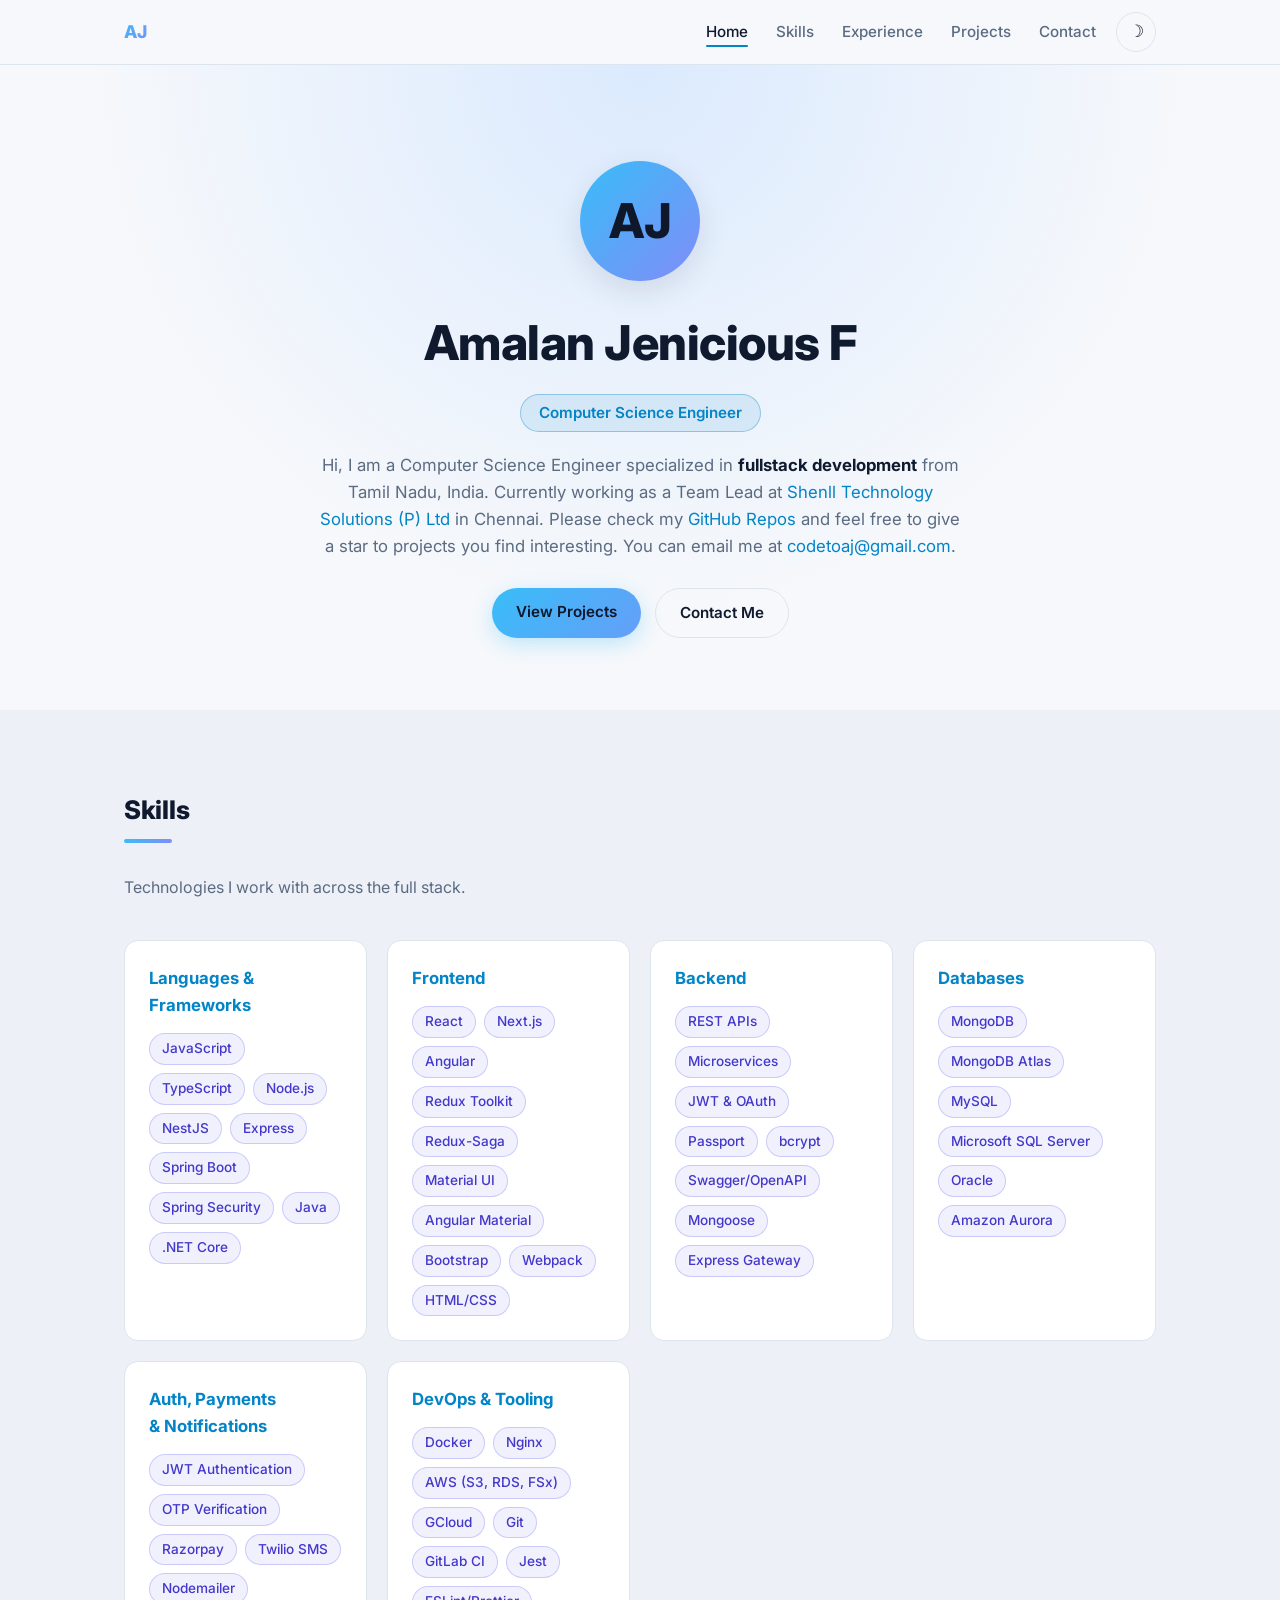
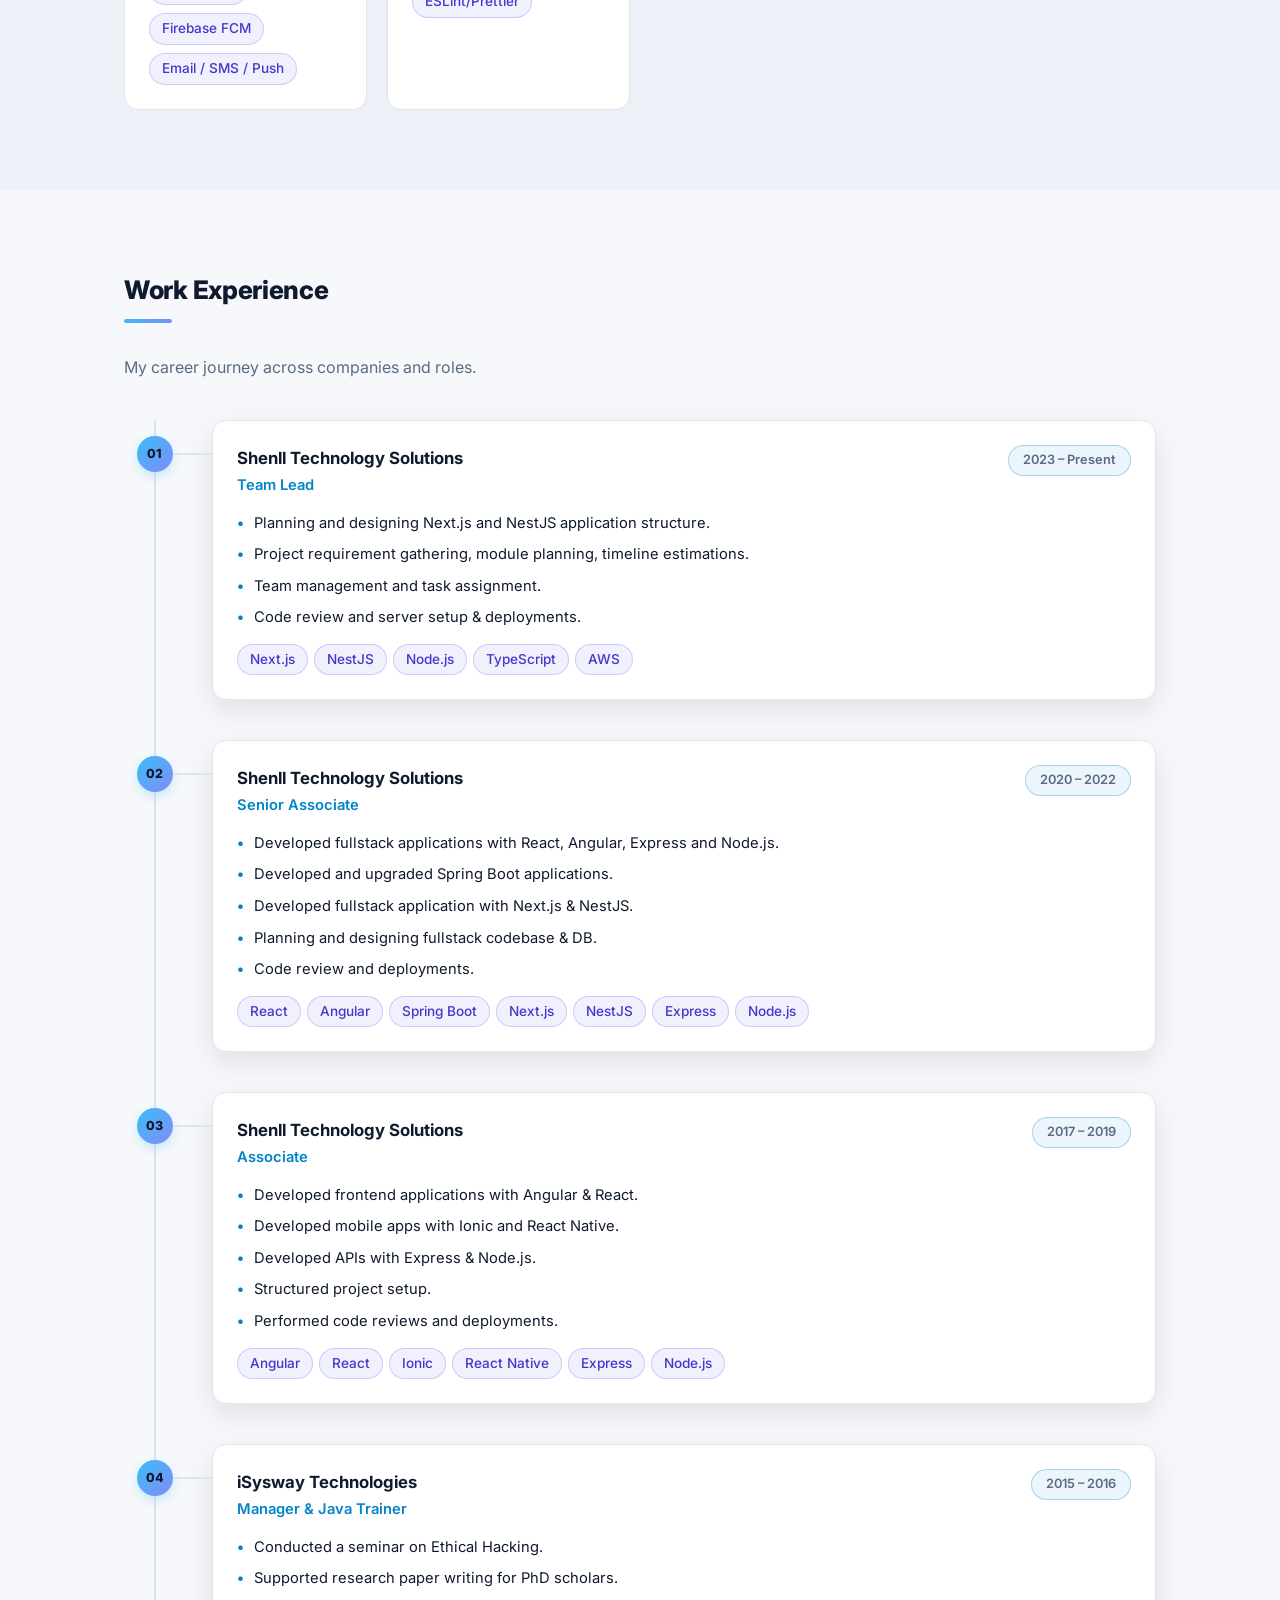
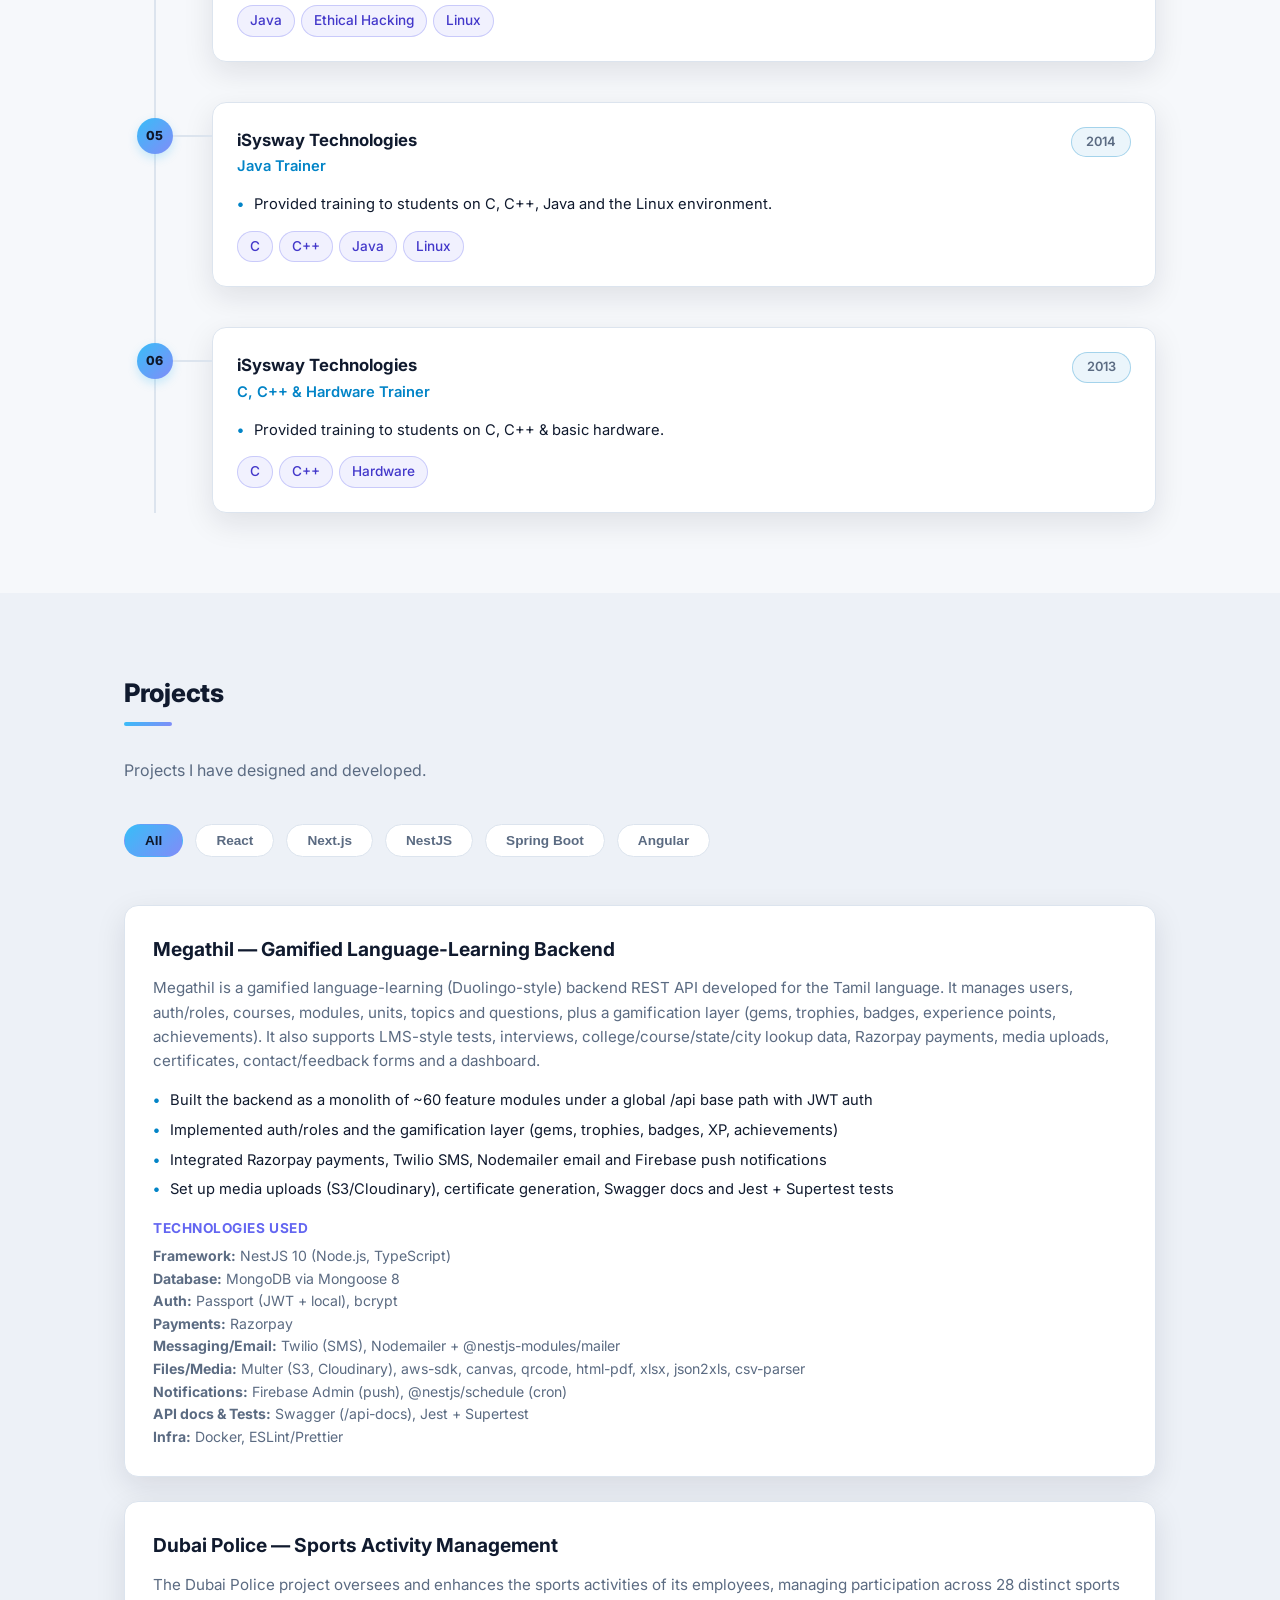
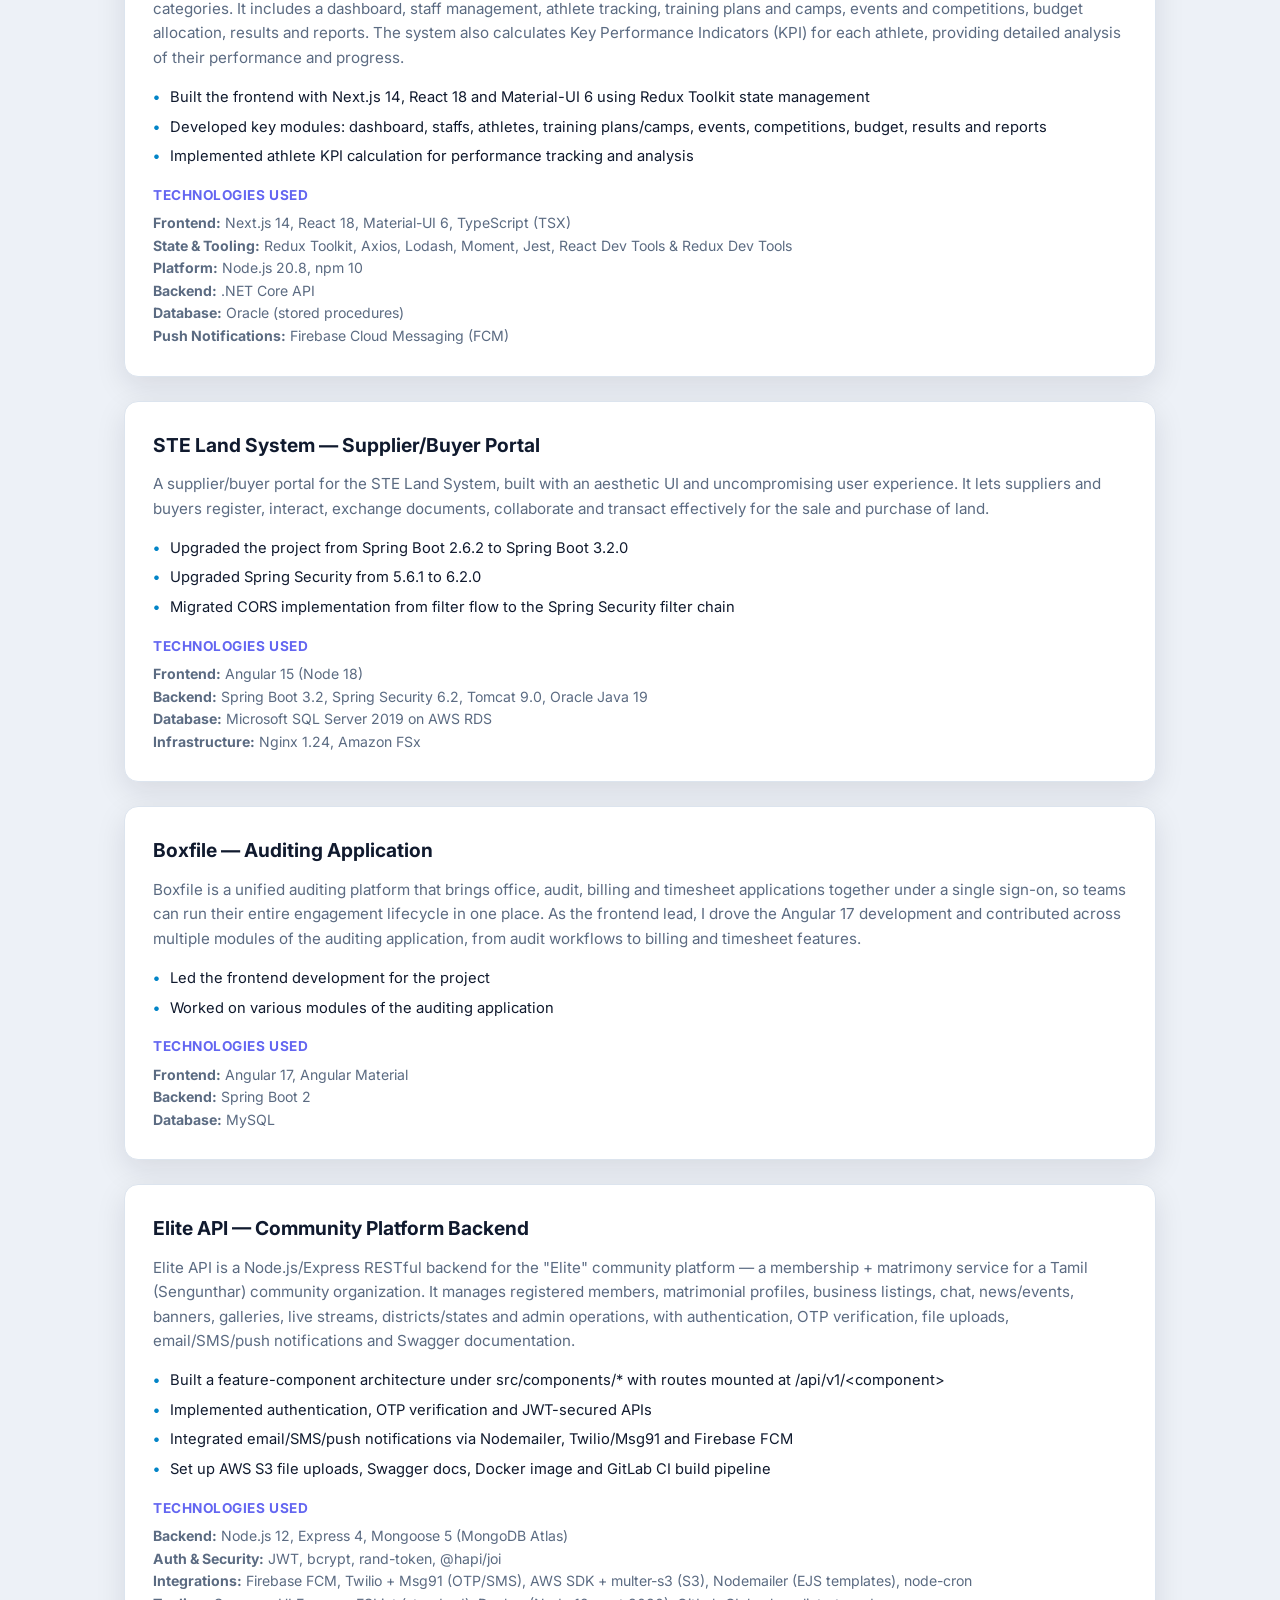
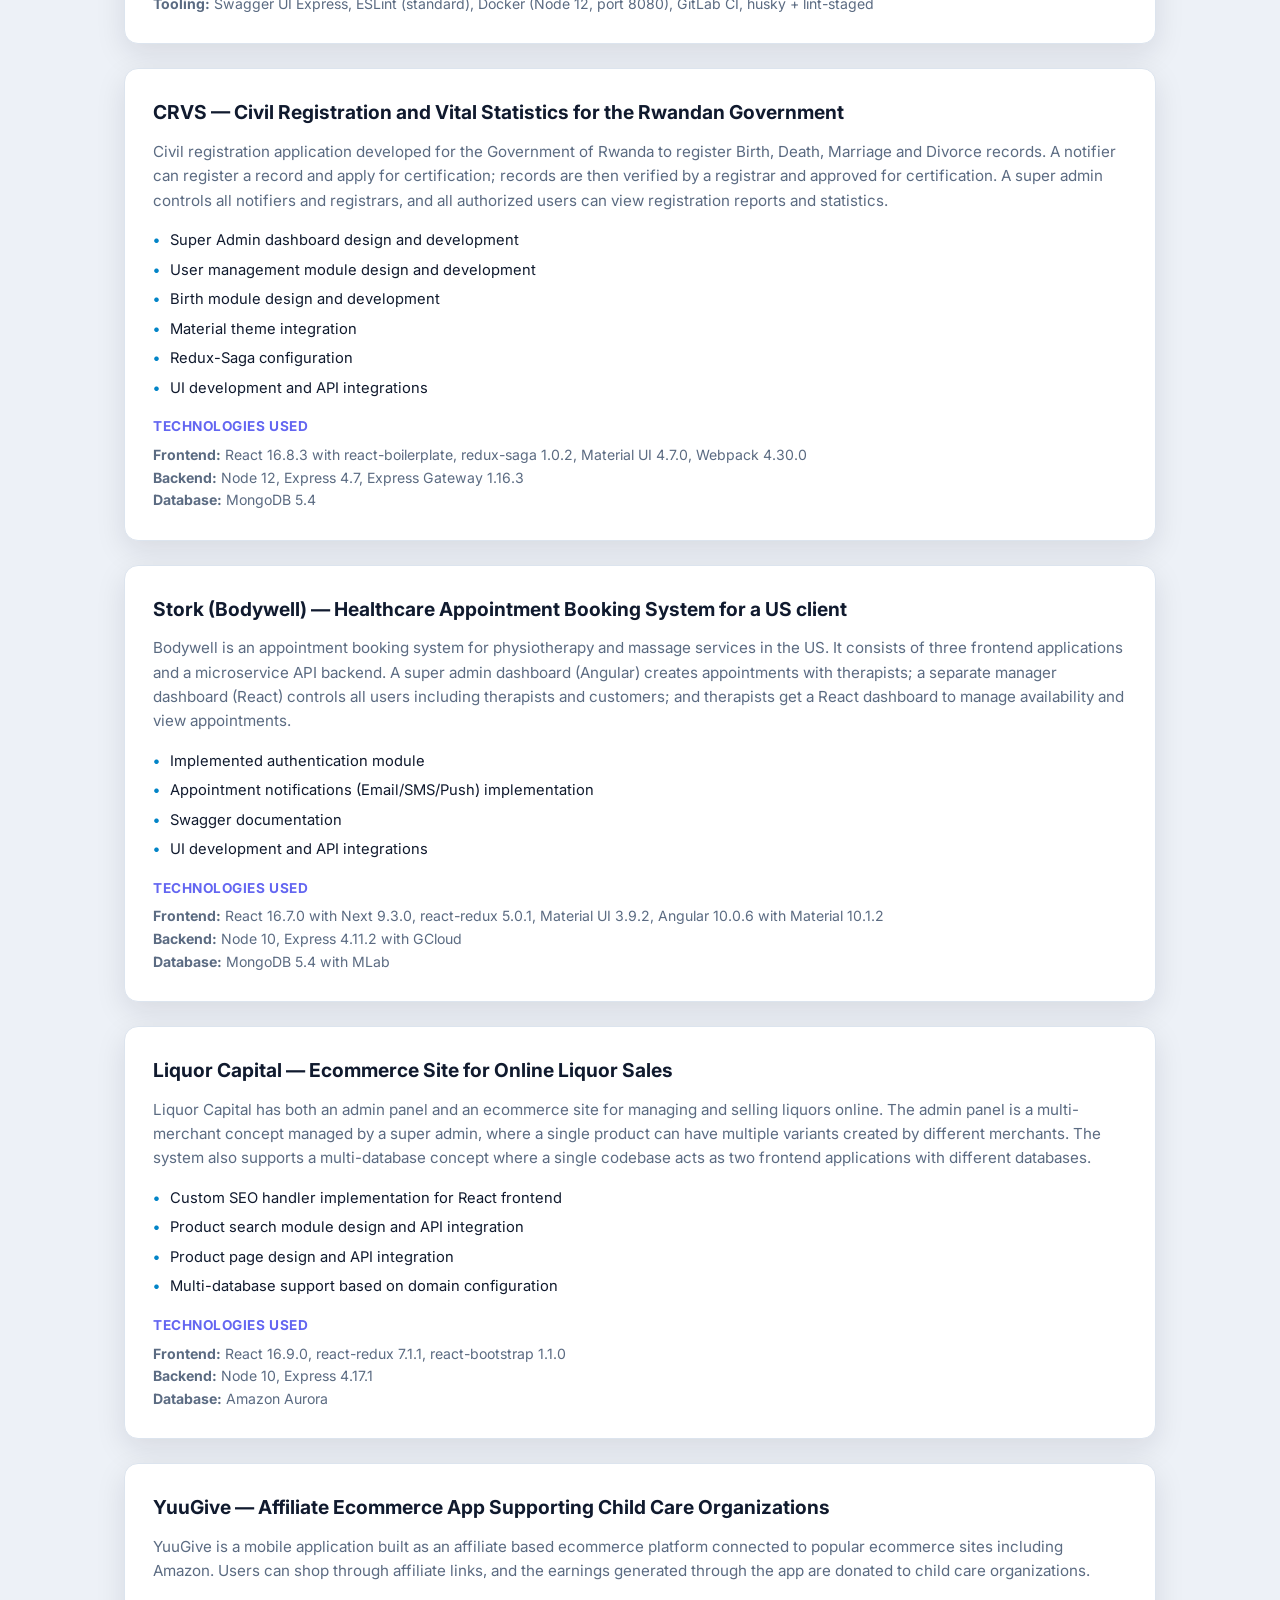
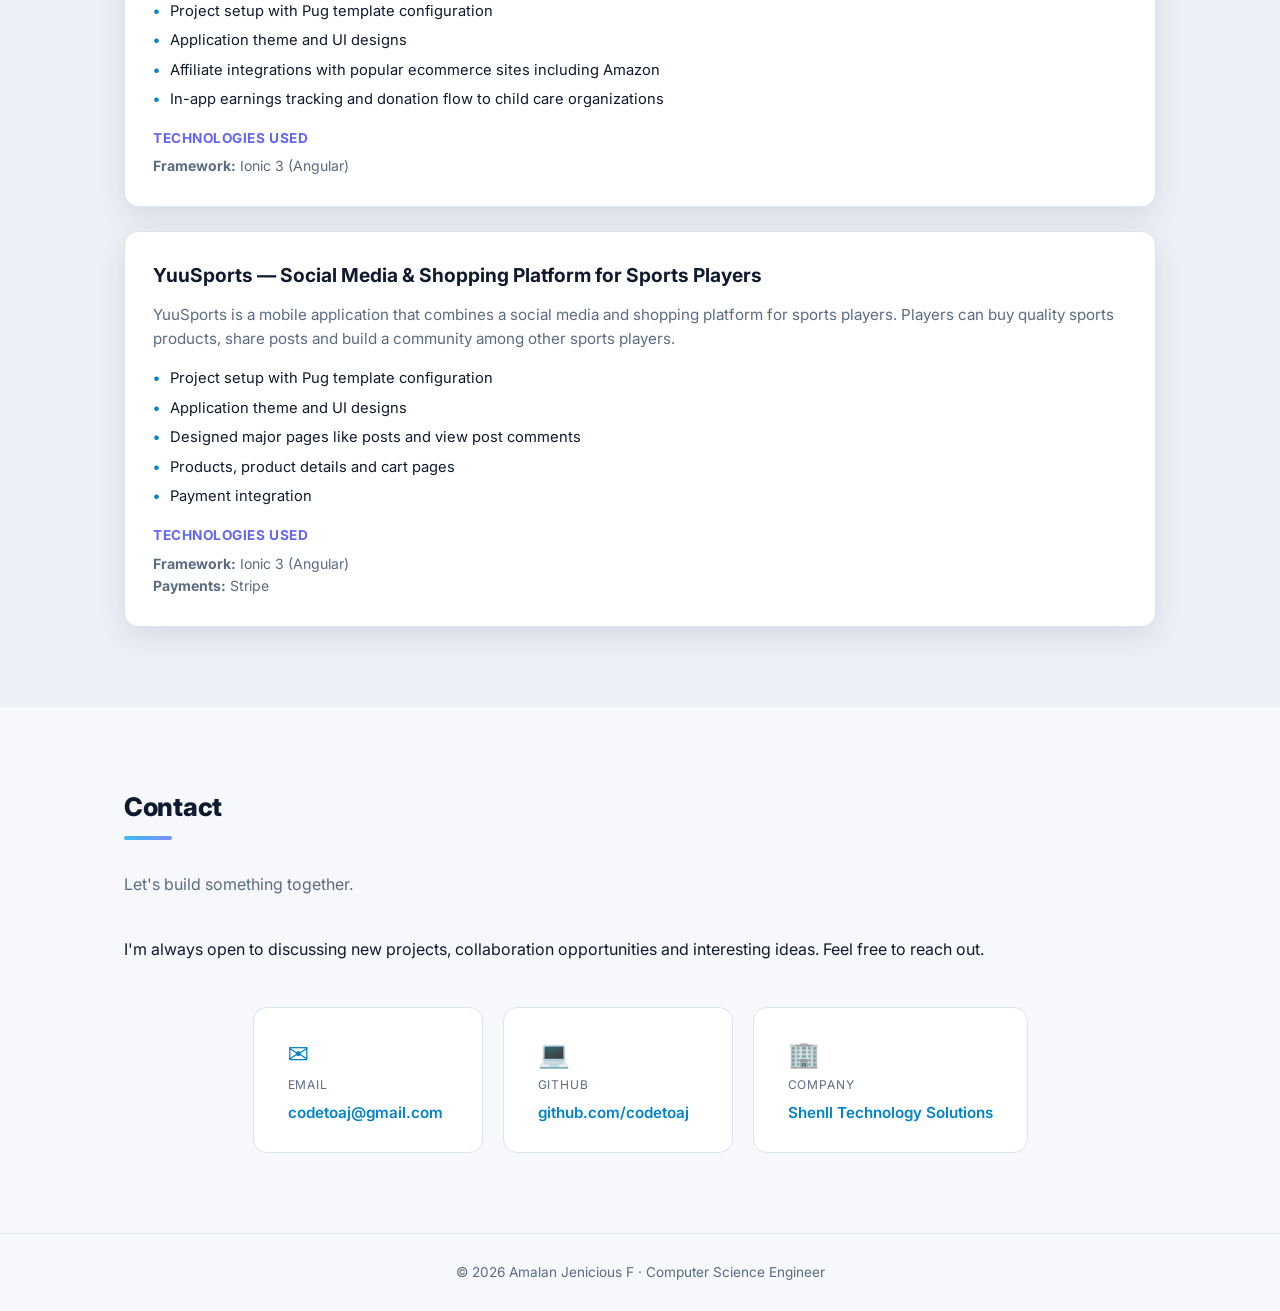
==== commit 4162e8ee: "Scroll to top button icon changed" ====
--- a/index.html
+++ b/index.html
@@ -523,7 +523,6 @@
         background: var(--grad);
         border: none;
         color: #0f172a;
-        font-size: 1.5rem;
         cursor: pointer;
         opacity: 0;
         visibility: hidden;
@@ -534,7 +533,9 @@
         display: flex;
         align-items: center;
         justify-content: center;
-        line-height: 1;
+      }
+      .scroll-top svg {
+        display: block;
       }
       .scroll-top.visible {
         opacity: 1;
@@ -1389,6 +1390,24 @@
           </article>
 
 <article class="project-card reveal" data-category="angular">
+            <h3>YuuGive — Affiliate Ecommerce App Supporting Child Care Organizations</h3>
+            <p>
+              YuuGive is a mobile application built as an affiliate based ecommerce platform
+              connected to popular ecommerce sites including Amazon. Users can shop through
+              affiliate links, and the earnings generated through the app are donated to child
+              care organizations.
+            </p>
+            <ul class="roles">
+              <li>Project setup with Pug template configuration</li>
+              <li>Application theme and UI designs</li>
+              <li>Affiliate integrations with popular ecommerce sites including Amazon</li>
+              <li>In-app earnings tracking and donation flow to child care organizations</li>
+            </ul>
+            <div class="tech-label">Technologies used</div>
+            <div class="tech-line"><strong>Framework:</strong> Ionic 3 (Angular)</div>
+          </article>
+
+<article class="project-card reveal" data-category="angular">
             <h3>YuuSports — Social Media &amp; Shopping Platform for Sports Players</h3>
             <p>
               YuuSports is a mobile application that combines a social media and shopping platform
@@ -1445,7 +1464,9 @@
     </footer>
 
     <button class="scroll-top" type="button" aria-label="Scroll to top" title="Scroll to top">
-      &#8593;
+      <svg width="22" height="22" viewBox="0 0 24 24" fill="none" stroke="currentColor" stroke-width="2.5" stroke-linecap="round" stroke-linejoin="round" aria-hidden="true">
+        <path d="M6 14l6-6 6 6" />
+      </svg>
     </button>
 
     <script>
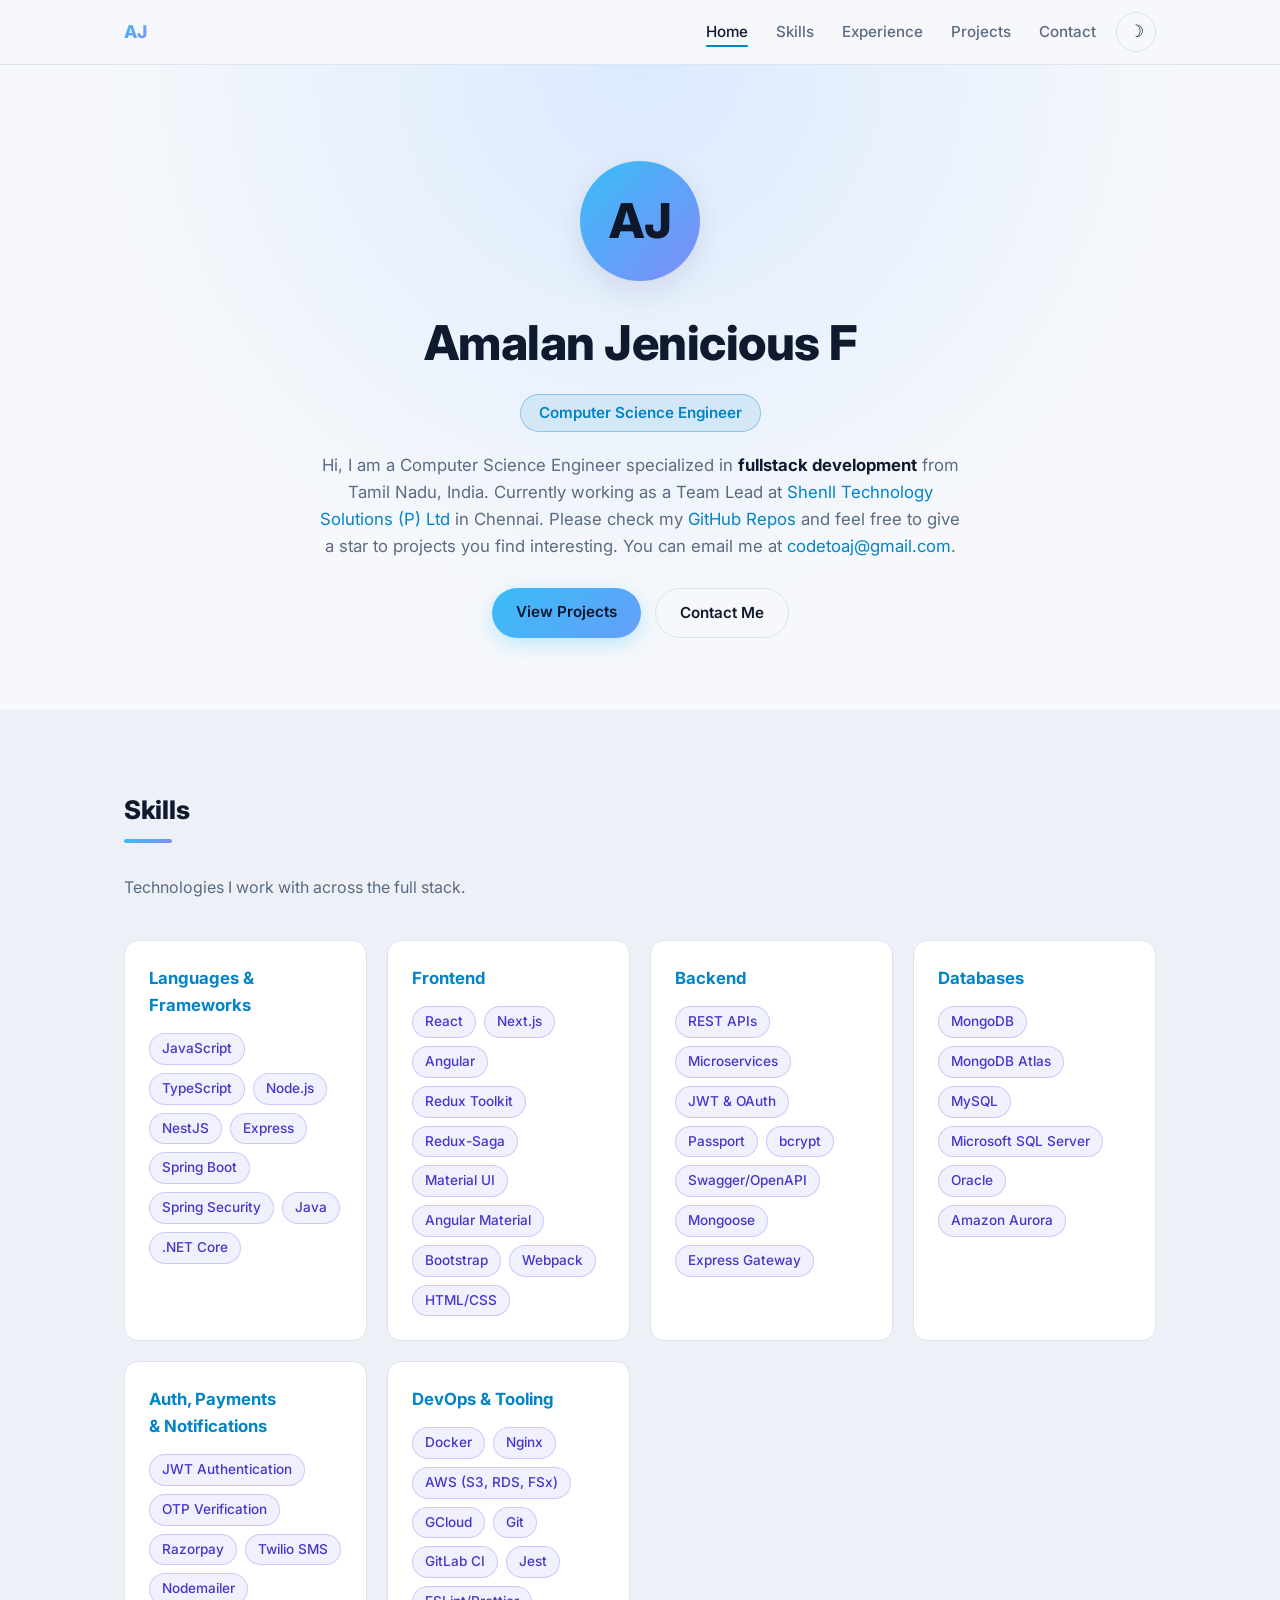
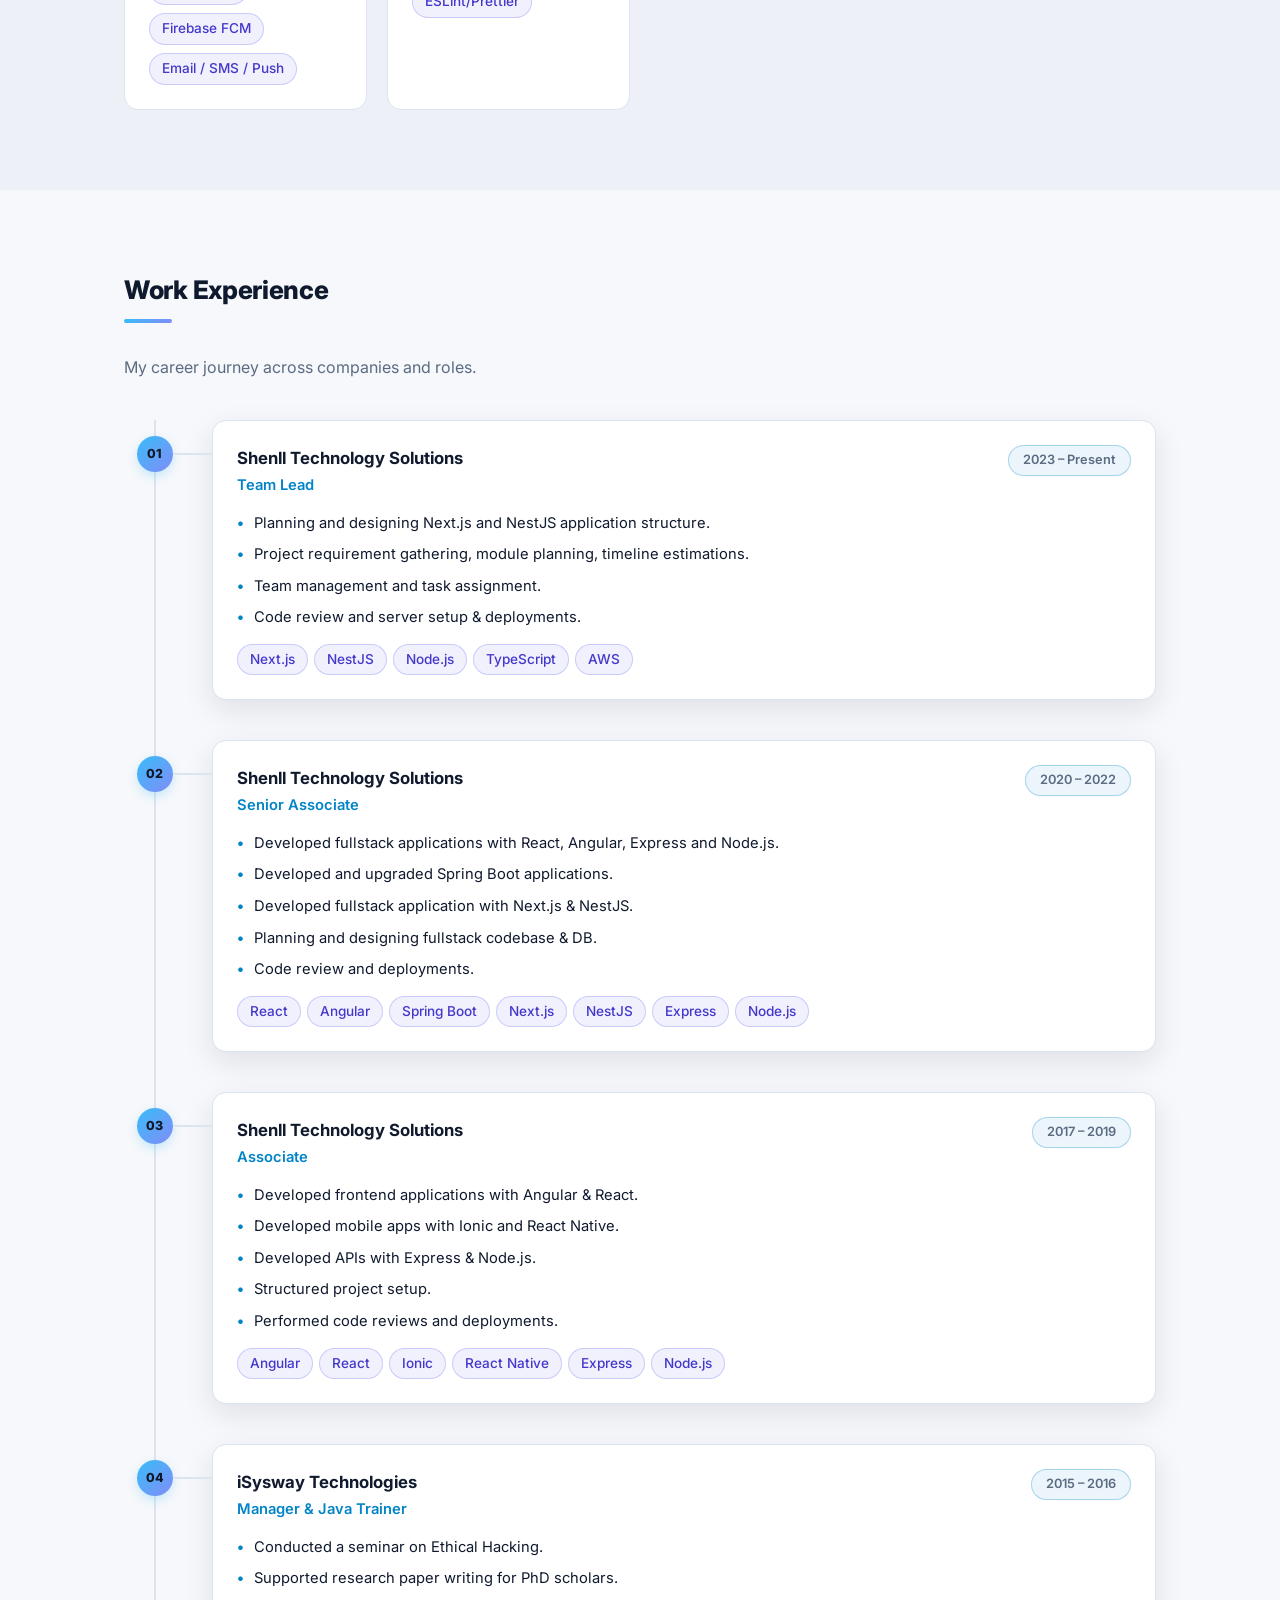
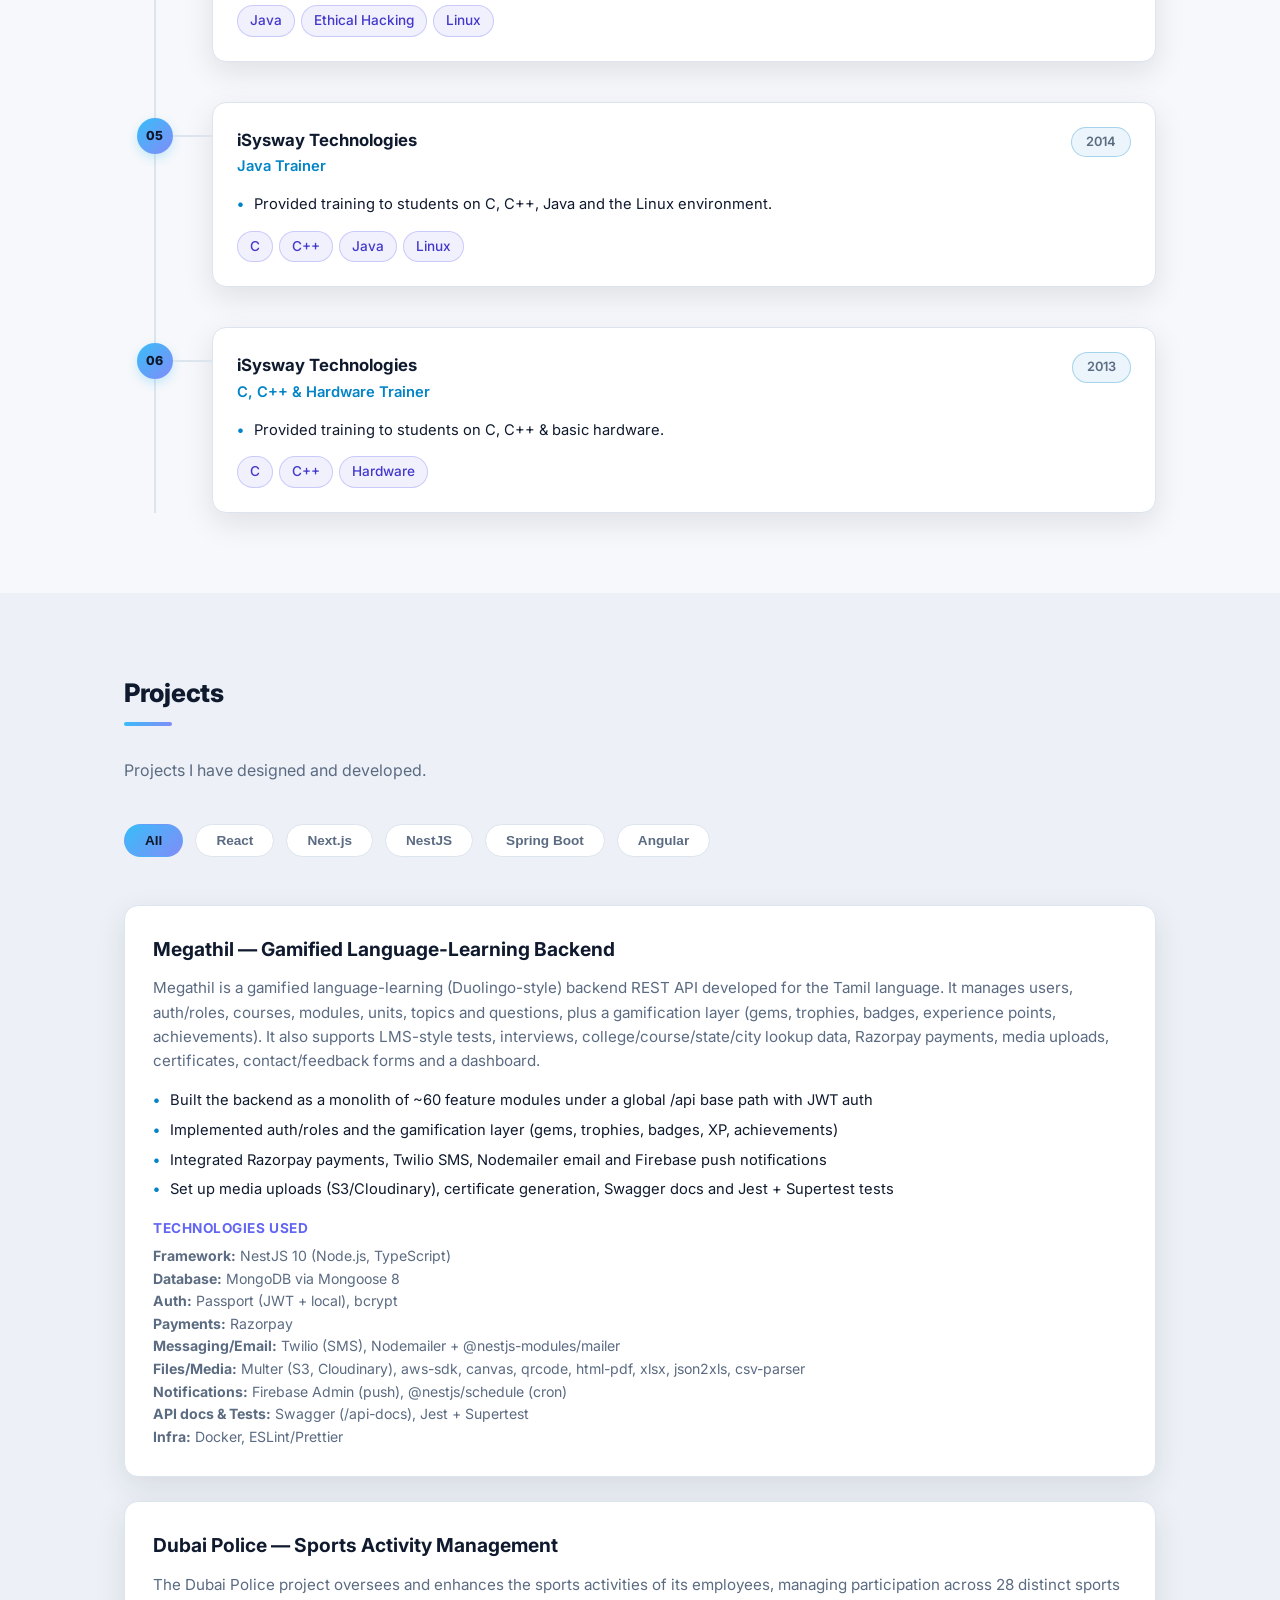
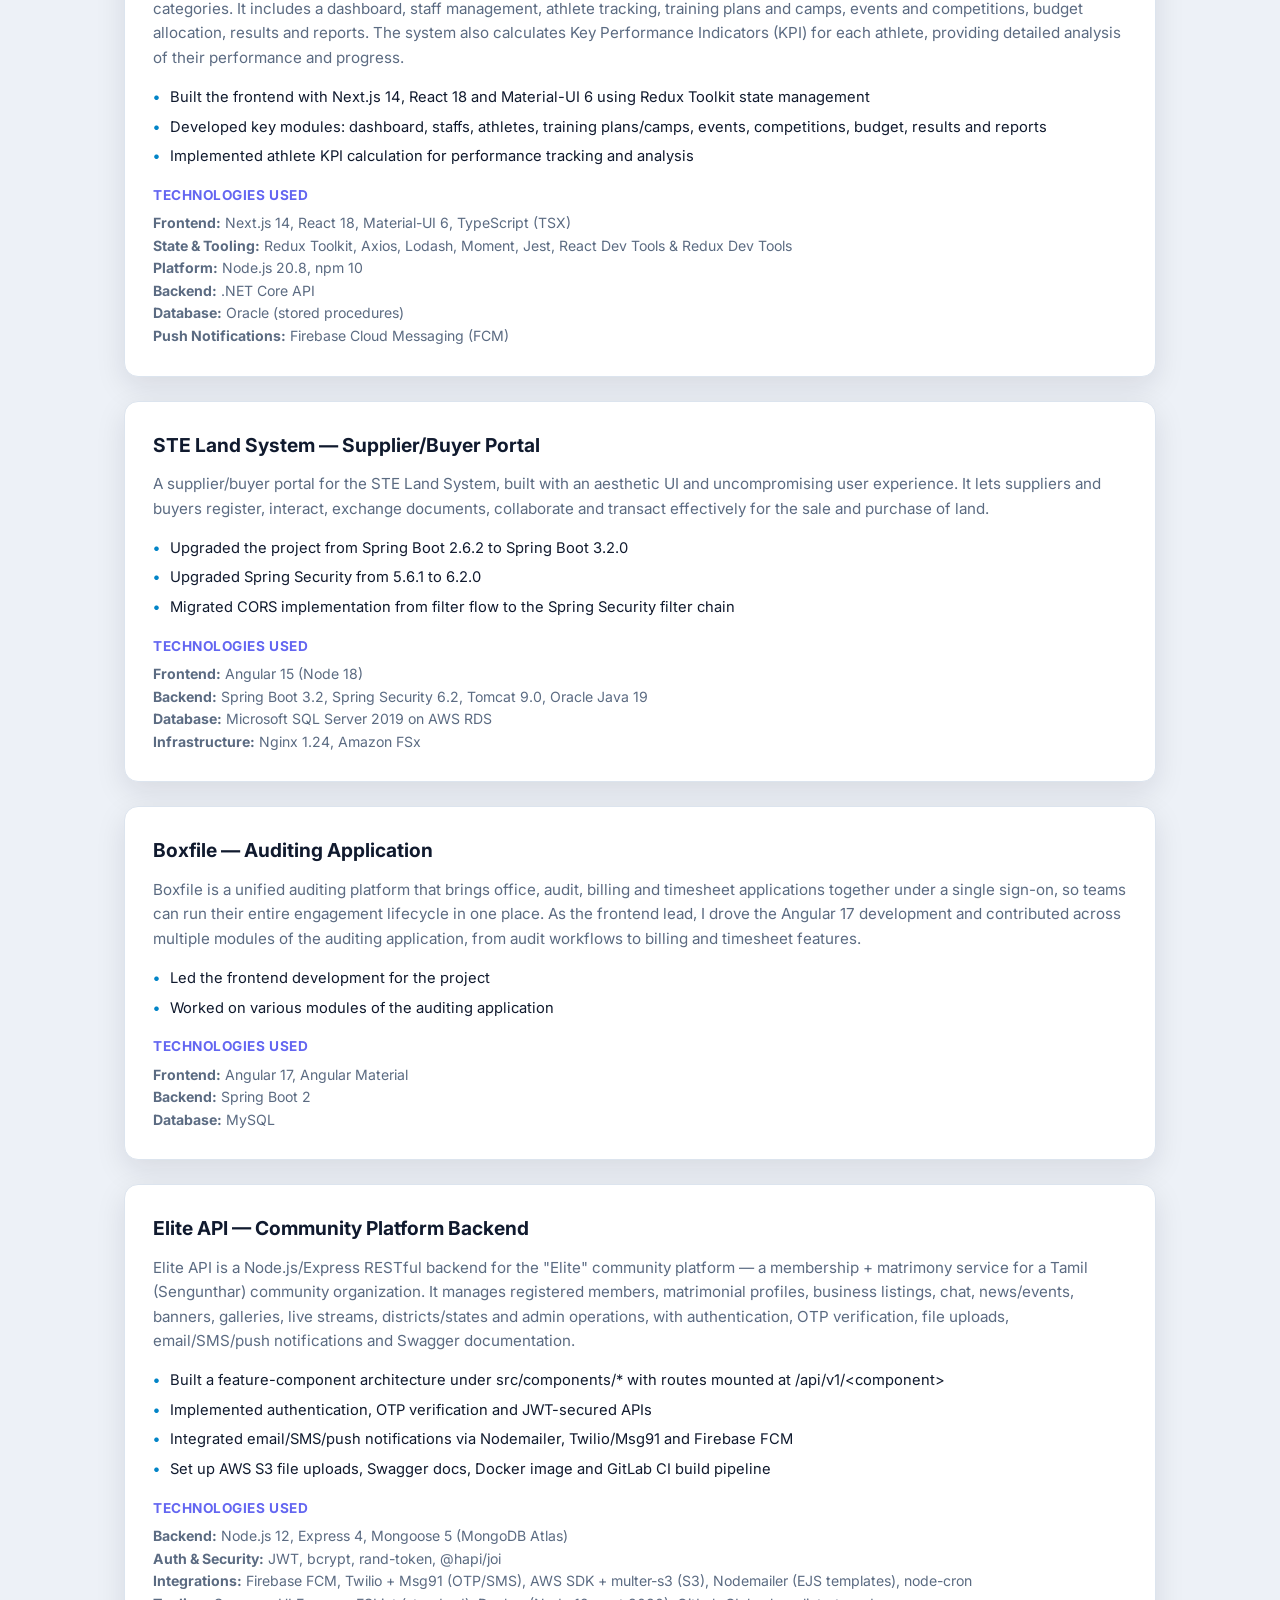
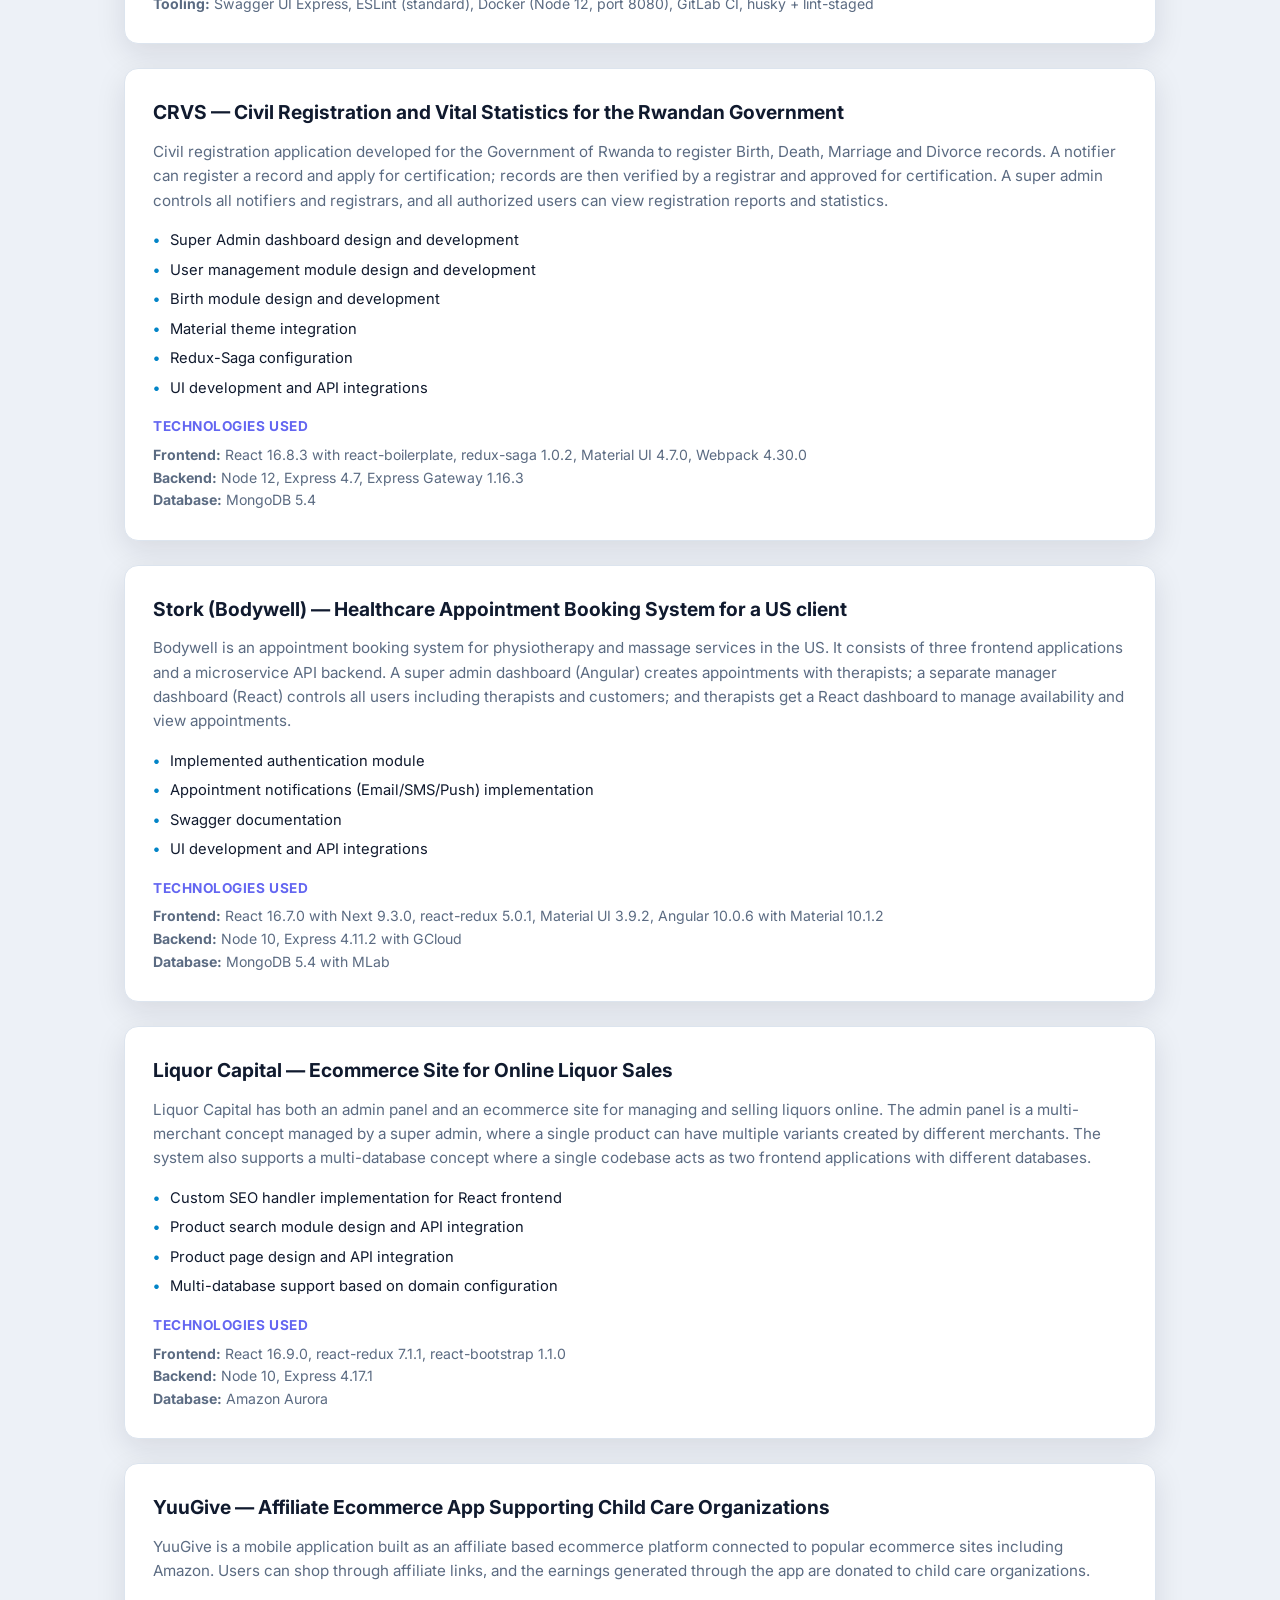
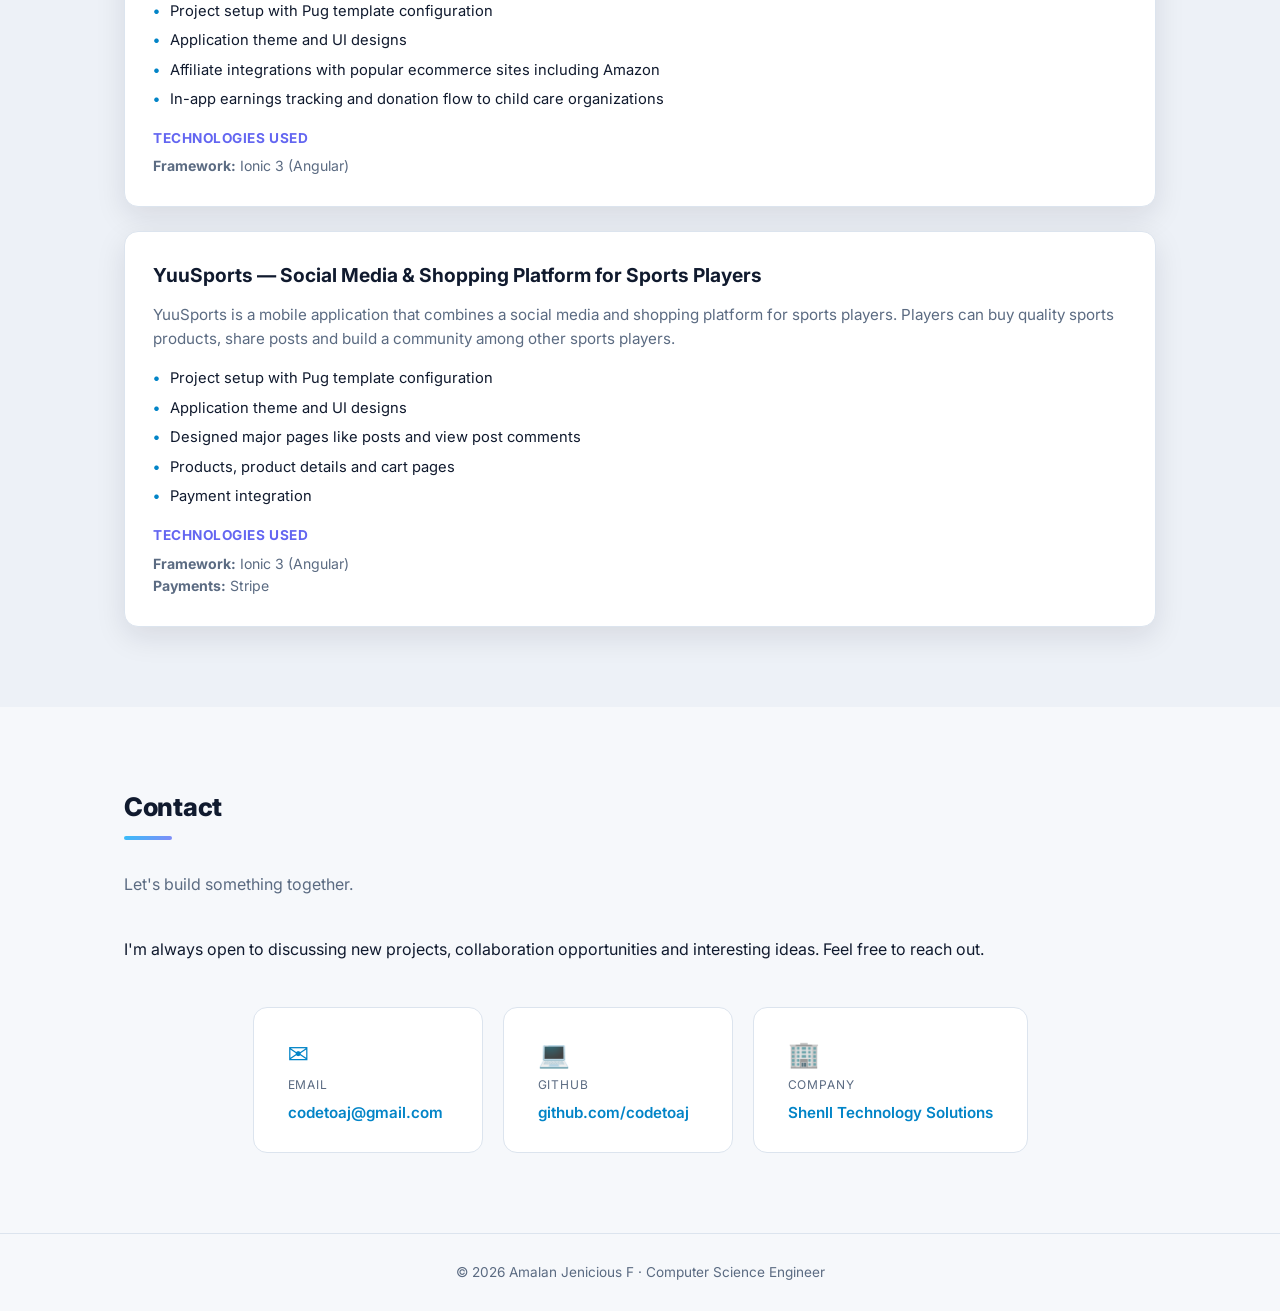
==== commit 02345167: "Reveal effects removed, header menu item hover underline removed" ====
--- a/index.html
+++ b/index.html
@@ -39,7 +39,6 @@
             : "dark";
         document.documentElement.setAttribute("data-theme", theme);
       })();
-      document.documentElement.classList.add("js");
     </script>
     <style>
       :root {
@@ -174,6 +173,7 @@
       }
       .nav-links a:hover,
       .nav-links a.active {
+        text-decoration: none;
         color: var(--text);
       }
       .menu-btn {
@@ -698,42 +698,8 @@
       }
 
       /* ===== Animations ===== */
-      html.js .hero .avatar {
-        animation:
-          hero-pop 0.8s cubic-bezier(0.34, 1.56, 0.64, 1) 0.05s both,
-          avatar-float 6s ease-in-out 1.8s infinite;
-      }
-      html.js .hero h1 {
-        animation: hero-rise 0.7s cubic-bezier(0.22, 1, 0.36, 1) 0.12s both;
-      }
-      html.js .hero .role {
-        animation: hero-rise 0.7s cubic-bezier(0.22, 1, 0.36, 1) 0.2s both;
-      }
-      html.js .hero .intro {
-        animation: hero-rise 0.7s cubic-bezier(0.22, 1, 0.36, 1) 0.28s both;
-      }
-      html.js .hero .cta {
-        animation: hero-rise 0.7s cubic-bezier(0.22, 1, 0.36, 1) 0.36s both;
-      }
-      @keyframes hero-pop {
-        from {
-          opacity: 0;
-          transform: scale(0.6);
-        }
-        to {
-          opacity: 1;
-          transform: scale(1);
-        }
-      }
-      @keyframes hero-rise {
-        from {
-          opacity: 0;
-          transform: translateY(20px);
-        }
-        to {
-          opacity: 1;
-          transform: translateY(0);
-        }
+      .hero .avatar {
+        animation: avatar-float 6s ease-in-out infinite;
       }
       @keyframes avatar-float {
         0%,
@@ -743,29 +709,6 @@
         50% {
           transform: translateY(-8px);
         }
-      }
-
-      html.js .reveal {
-        opacity: 0;
-        transform: translateY(26px);
-        transition:
-          opacity 0.65s ease var(--reveal-delay, 0s),
-          transform 0.65s cubic-bezier(0.22, 1, 0.36, 1) var(--reveal-delay, 0s);
-      }
-      html.js .reveal.visible {
-        opacity: 1;
-        transform: none;
-      }
-      html.js .underline.reveal {
-        transform: scaleX(0);
-        transform-origin: left center;
-        transition: transform 0.7s cubic-bezier(0.22, 1, 0.36, 1) var(--reveal-delay, 0s);
-      }
-      html.js .underline.reveal.visible {
-        transform: scaleX(1);
-      }
-      html.js .contact .underline.reveal {
-        transform-origin: center;
       }
 
       .btn-primary {
@@ -804,6 +747,9 @@
         .nav-links a::after {
           display: none;
         }
+        .nav-links a:hover {
+          text-decoration: none;
+        }
         .nav-links a.active {
           color: var(--accent);
         }
@@ -848,18 +794,8 @@
         html {
           scroll-behavior: auto;
         }
-        html.js .hero .avatar,
-        html.js .hero h1,
-        html.js .hero .role,
-        html.js .hero .intro,
-        html.js .hero .cta {
+        .hero .avatar {
           animation: none;
-        }
-        html.js .reveal,
-        html.js .underline.reveal {
-          opacity: 1;
-          transform: none;
-          transition: none;
         }
         #experience .timeline-rail {
           transition: none;
@@ -915,11 +851,11 @@
 
     <section id="skills">
       <div class="container">
-        <h2 class="section-title reveal">Skills</h2>
-        <div class="underline reveal"></div>
-        <p class="section-sub reveal">Technologies I work with across the full stack.</p>
+        <h2 class="section-title">Skills</h2>
+        <div class="underline"></div>
+        <p class="section-sub">Technologies I work with across the full stack.</p>
         <div class="skills">
-          <div class="skill-card reveal">
+          <div class="skill-card">
             <h3>Languages &amp; Frameworks</h3>
             <div class="tags">
               <span class="tag">JavaScript</span>
@@ -933,7 +869,7 @@
               <span class="tag">.NET Core</span>
             </div>
           </div>
-          <div class="skill-card reveal">
+          <div class="skill-card">
             <h3>Frontend</h3>
             <div class="tags">
               <span class="tag">React</span>
@@ -948,7 +884,7 @@
               <span class="tag">HTML/CSS</span>
             </div>
           </div>
-          <div class="skill-card reveal">
+          <div class="skill-card">
             <h3>Backend</h3>
             <div class="tags">
               <span class="tag">REST APIs</span>
@@ -961,7 +897,7 @@
               <span class="tag">Express Gateway</span>
             </div>
           </div>
-          <div class="skill-card reveal">
+          <div class="skill-card">
             <h3>Databases</h3>
             <div class="tags">
               <span class="tag">MongoDB</span>
@@ -972,7 +908,7 @@
               <span class="tag">Amazon Aurora</span>
             </div>
           </div>
-          <div class="skill-card reveal">
+          <div class="skill-card">
             <h3>Auth, Payments &amp; Notifications</h3>
             <div class="tags">
               <span class="tag">JWT Authentication</span>
@@ -984,7 +920,7 @@
               <span class="tag">Email / SMS / Push</span>
             </div>
           </div>
-          <div class="skill-card reveal">
+          <div class="skill-card">
             <h3>DevOps &amp; Tooling</h3>
             <div class="tags">
               <span class="tag">Docker</span>
@@ -1003,13 +939,13 @@
 
     <section id="experience">
       <div class="container">
-        <h2 class="section-title reveal">Work Experience</h2>
-        <div class="underline reveal"></div>
-        <p class="section-sub reveal">My career journey across companies and roles.</p>
+        <h2 class="section-title">Work Experience</h2>
+        <div class="underline"></div>
+        <p class="section-sub">My career journey across companies and roles.</p>
         <div class="timeline">
           <div class="timeline-rail"></div>
           <ul class="timeline-list">
-            <li class="timeline-item reveal">
+            <li class="timeline-item">
               <div class="timeline-dot"></div>
               <div class="timeline-card">
                 <div class="timeline-head">
@@ -1034,7 +970,7 @@
                 </div>
               </div>
             </li>
-            <li class="timeline-item reveal">
+            <li class="timeline-item">
               <div class="timeline-dot"></div>
               <div class="timeline-card">
                 <div class="timeline-head">
@@ -1062,7 +998,7 @@
                 </div>
               </div>
             </li>
-            <li class="timeline-item reveal">
+            <li class="timeline-item">
               <div class="timeline-dot"></div>
               <div class="timeline-card">
                 <div class="timeline-head">
@@ -1089,7 +1025,7 @@
                 </div>
               </div>
             </li>
-            <li class="timeline-item reveal">
+            <li class="timeline-item">
               <div class="timeline-dot"></div>
               <div class="timeline-card">
                 <div class="timeline-head">
@@ -1110,7 +1046,7 @@
                 </div>
               </div>
             </li>
-            <li class="timeline-item reveal">
+            <li class="timeline-item">
               <div class="timeline-dot"></div>
               <div class="timeline-card">
                 <div class="timeline-head">
@@ -1131,7 +1067,7 @@
                 </div>
               </div>
             </li>
-            <li class="timeline-item reveal">
+            <li class="timeline-item">
               <div class="timeline-dot"></div>
               <div class="timeline-card">
                 <div class="timeline-head">
@@ -1158,11 +1094,11 @@
 
     <section id="projects">
       <div class="container">
-        <h2 class="section-title reveal">Projects</h2>
-        <div class="underline reveal"></div>
-        <p class="section-sub reveal">Projects I have designed and developed.</p>
+        <h2 class="section-title">Projects</h2>
+        <div class="underline"></div>
+        <p class="section-sub">Projects I have designed and developed.</p>
         <div class="projects">
-          <div class="project-filters reveal" role="group" aria-label="Project categories">
+          <div class="project-filters" role="group" aria-label="Project categories">
             <button type="button" class="filter-btn active" aria-pressed="true" data-filter="all">All</button>
             <button type="button" class="filter-btn" aria-pressed="false" data-filter="react">React</button>
             <button type="button" class="filter-btn" aria-pressed="false" data-filter="nextjs">Next.js</button>
@@ -1170,7 +1106,7 @@
             <button type="button" class="filter-btn" aria-pressed="false" data-filter="springboot">Spring Boot</button>
             <button type="button" class="filter-btn" aria-pressed="false" data-filter="angular">Angular</button>
           </div>
-          <article class="project-card reveal" data-category="nestjs">
+          <article class="project-card" data-category="nestjs">
             <h3>Megathil — Gamified Language-Learning Backend</h3>
             <p>
               Megathil is a gamified language-learning (Duolingo-style) backend REST API developed
@@ -1209,7 +1145,7 @@
             <div class="tech-line"><strong>Infra:</strong> Docker, ESLint/Prettier</div>
           </article>
 
-<article class="project-card reveal" data-category="nextjs">
+<article class="project-card" data-category="nextjs">
             <h3>Dubai Police — Sports Activity Management</h3>
             <p>
               The Dubai Police project oversees and enhances the sports activities of its employees,
@@ -1238,7 +1174,7 @@
             <div class="tech-line"><strong>Push Notifications:</strong> Firebase Cloud Messaging (FCM)</div>
           </article>
 
-<article class="project-card reveal" data-category="springboot angular">
+<article class="project-card" data-category="springboot angular">
             <h3>STE Land System — Supplier/Buyer Portal</h3>
             <p>
               A supplier/buyer portal for the STE Land System, built with an aesthetic UI and
@@ -1262,7 +1198,7 @@
             <div class="tech-line"><strong>Infrastructure:</strong> Nginx 1.24, Amazon FSx</div>
           </article>
 
-<article class="project-card reveal" data-category="springboot angular">
+<article class="project-card" data-category="springboot angular">
             <h3>Boxfile — Auditing Application</h3>
             <p>
               Boxfile is a unified auditing platform that brings office, audit, billing and
@@ -1281,7 +1217,7 @@
             <div class="tech-line"><strong>Database:</strong> MySQL</div>
           </article>
 
-<article class="project-card reveal" data-category="nestjs">
+<article class="project-card" data-category="nestjs">
             <h3>Elite API — Community Platform Backend</h3>
             <p>
               Elite API is a Node.js/Express RESTful backend for the "Elite" community platform — a
@@ -1314,7 +1250,7 @@
             </div>
           </article>
 
-<article class="project-card reveal" data-category="react">
+<article class="project-card" data-category="react">
             <h3>CRVS — Civil Registration and Vital Statistics for the Rwandan Government</h3>
             <p>
               Civil registration application developed for the Government of Rwanda to register
@@ -1342,7 +1278,7 @@
             <div class="tech-line"><strong>Database:</strong> MongoDB 5.4</div>
           </article>
 
-<article class="project-card reveal" data-category="react angular">
+<article class="project-card" data-category="react angular">
             <h3>Stork (Bodywell) — Healthcare Appointment Booking System for a US client</h3>
             <p>
               Bodywell is an appointment booking system for physiotherapy and massage services in the
@@ -1366,7 +1302,7 @@
             <div class="tech-line"><strong>Database:</strong> MongoDB 5.4 with MLab</div>
           </article>
 
-<article class="project-card reveal" data-category="react">
+<article class="project-card" data-category="react">
             <h3>Liquor Capital — Ecommerce Site for Online Liquor Sales</h3>
             <p>
               Liquor Capital has both an admin panel and an ecommerce site for managing and selling
@@ -1389,7 +1325,7 @@
             <div class="tech-line"><strong>Database:</strong> Amazon Aurora</div>
           </article>
 
-<article class="project-card reveal" data-category="angular">
+<article class="project-card" data-category="angular">
             <h3>YuuGive — Affiliate Ecommerce App Supporting Child Care Organizations</h3>
             <p>
               YuuGive is a mobile application built as an affiliate based ecommerce platform
@@ -1407,7 +1343,7 @@
             <div class="tech-line"><strong>Framework:</strong> Ionic 3 (Angular)</div>
           </article>
 
-<article class="project-card reveal" data-category="angular">
+<article class="project-card" data-category="angular">
             <h3>YuuSports — Social Media &amp; Shopping Platform for Sports Players</h3>
             <p>
               YuuSports is a mobile application that combines a social media and shopping platform
@@ -1430,25 +1366,25 @@
 
     <section id="contact">
       <div class="container">
-        <h2 class="section-title reveal">Contact</h2>
-        <div class="underline reveal"></div>
-        <p class="section-sub reveal">Let's build something together.</p>
-        <p class="reveal">
+        <h2 class="section-title">Contact</h2>
+        <div class="underline"></div>
+        <p class="section-sub">Let's build something together.</p>
+        <p>
           I'm always open to discussing new projects, collaboration opportunities and
           interesting ideas. Feel free to reach out.
         </p>
         <div class="contact-links">
-          <a class="contact-card reveal" href="mailto:codetoaj@gmail.com">
+          <a class="contact-card" href="mailto:codetoaj@gmail.com">
             <span class="icon">&#9993;</span>
             <span class="label">Email</span>
             <span class="value">codetoaj@gmail.com</span>
           </a>
-          <a class="contact-card reveal" href="https://github.com/codetoaj" target="_blank" rel="noopener noreferrer">
+          <a class="contact-card" href="https://github.com/codetoaj" target="_blank" rel="noopener noreferrer">
             <span class="icon">&#128187;</span>
             <span class="label">GitHub</span>
             <span class="value">github.com/codetoaj</span>
           </a>
-          <a class="contact-card reveal" href="https://www.shenll.com/" target="_blank" rel="noopener noreferrer">
+          <a class="contact-card" href="https://www.shenll.com/" target="_blank" rel="noopener noreferrer">
             <span class="icon">&#127970;</span>
             <span class="label">Company</span>
             <span class="value">Shenll Technology Solutions</span>
@@ -1622,28 +1558,6 @@
         });
       } catch (err) {}
 
-      // Scroll-reveal animations
-      var revealEls = document.querySelectorAll(".reveal");
-      if ("IntersectionObserver" in window) {
-        var revealObserver = new IntersectionObserver(function (entries) {
-          var delay = 0;
-          entries.forEach(function (entry) {
-            if (!entry.isIntersecting) return;
-            entry.target.style.setProperty("--reveal-delay", Math.min(delay, 480) + "ms");
-            entry.target.classList.add("visible");
-            revealObserver.unobserve(entry.target);
-            delay += 80;
-          });
-        }, { threshold: 0.12, rootMargin: "0px 0px -48px 0px" });
-        revealEls.forEach(function (el) {
-          revealObserver.observe(el);
-        });
-      } else {
-        revealEls.forEach(function (el) {
-          el.classList.add("visible");
-        });
-      }
-
       updateProjectsRail();
     </script>
 </body>
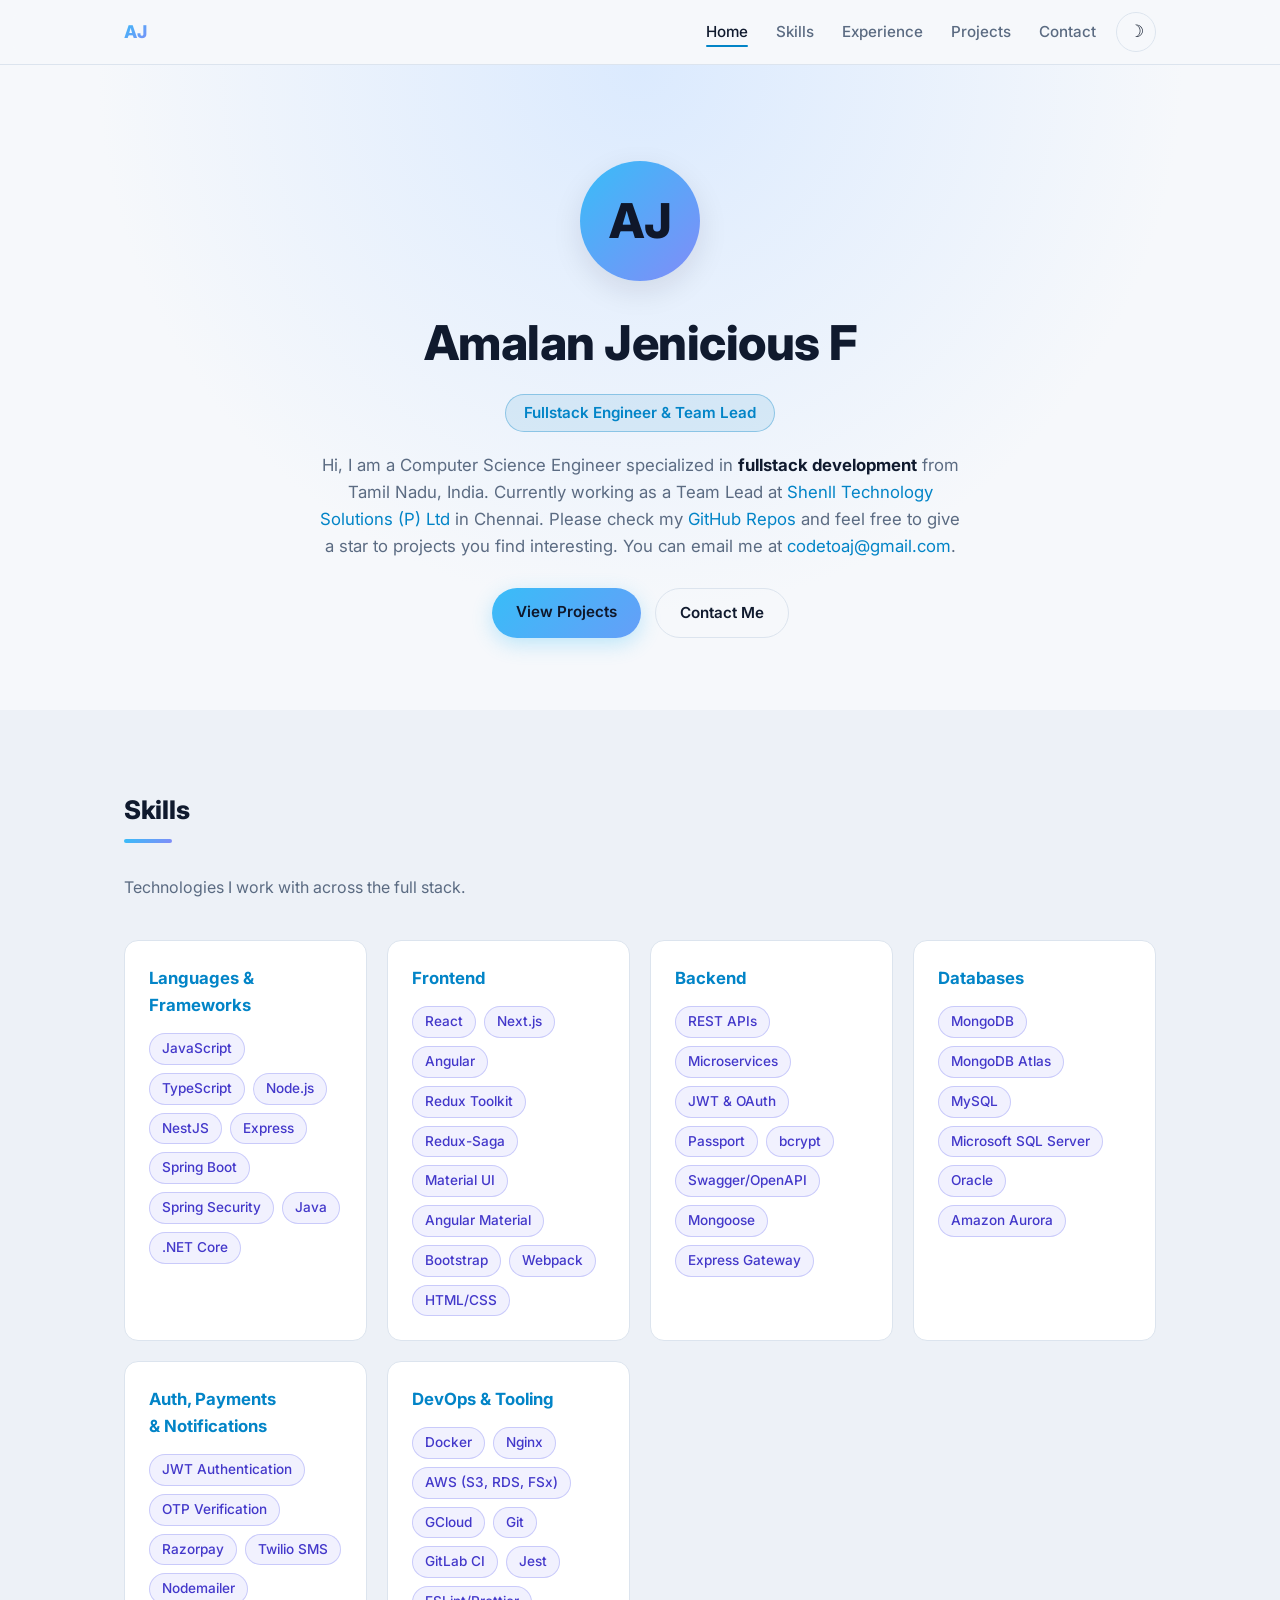
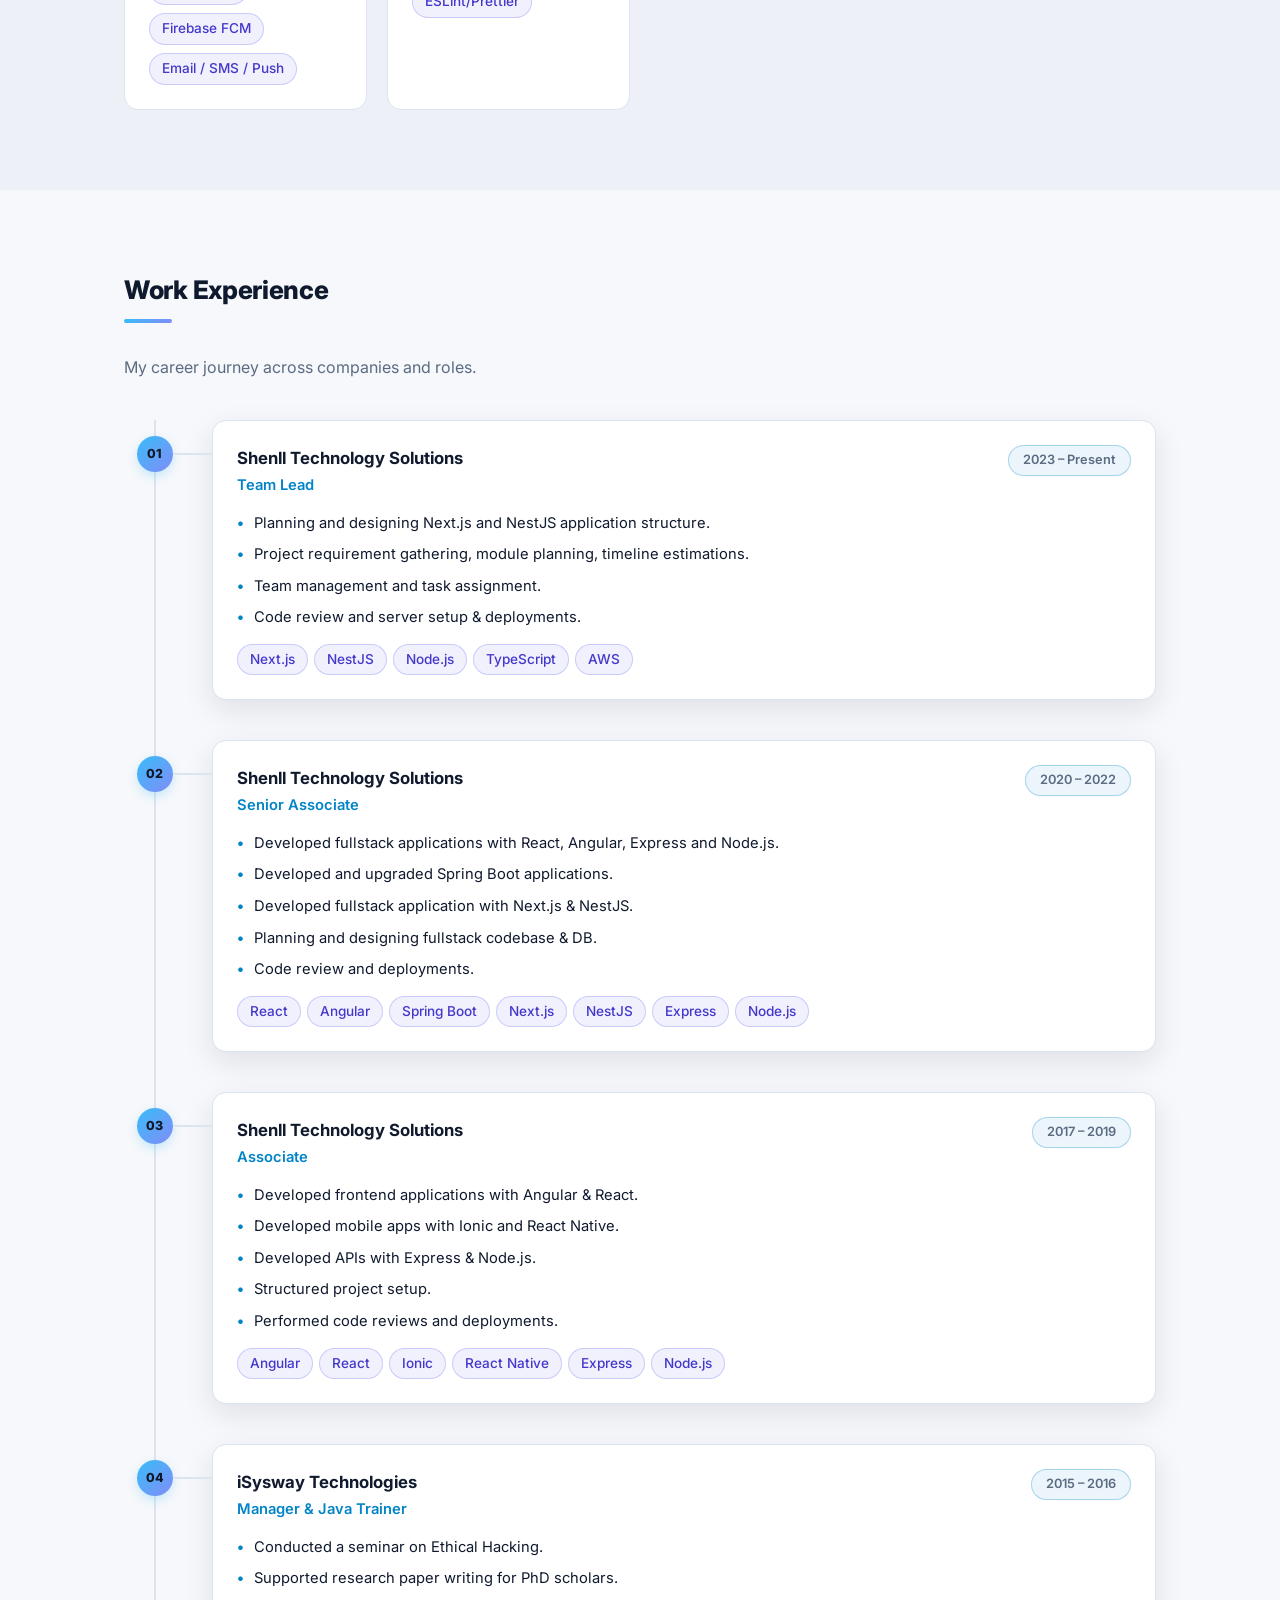
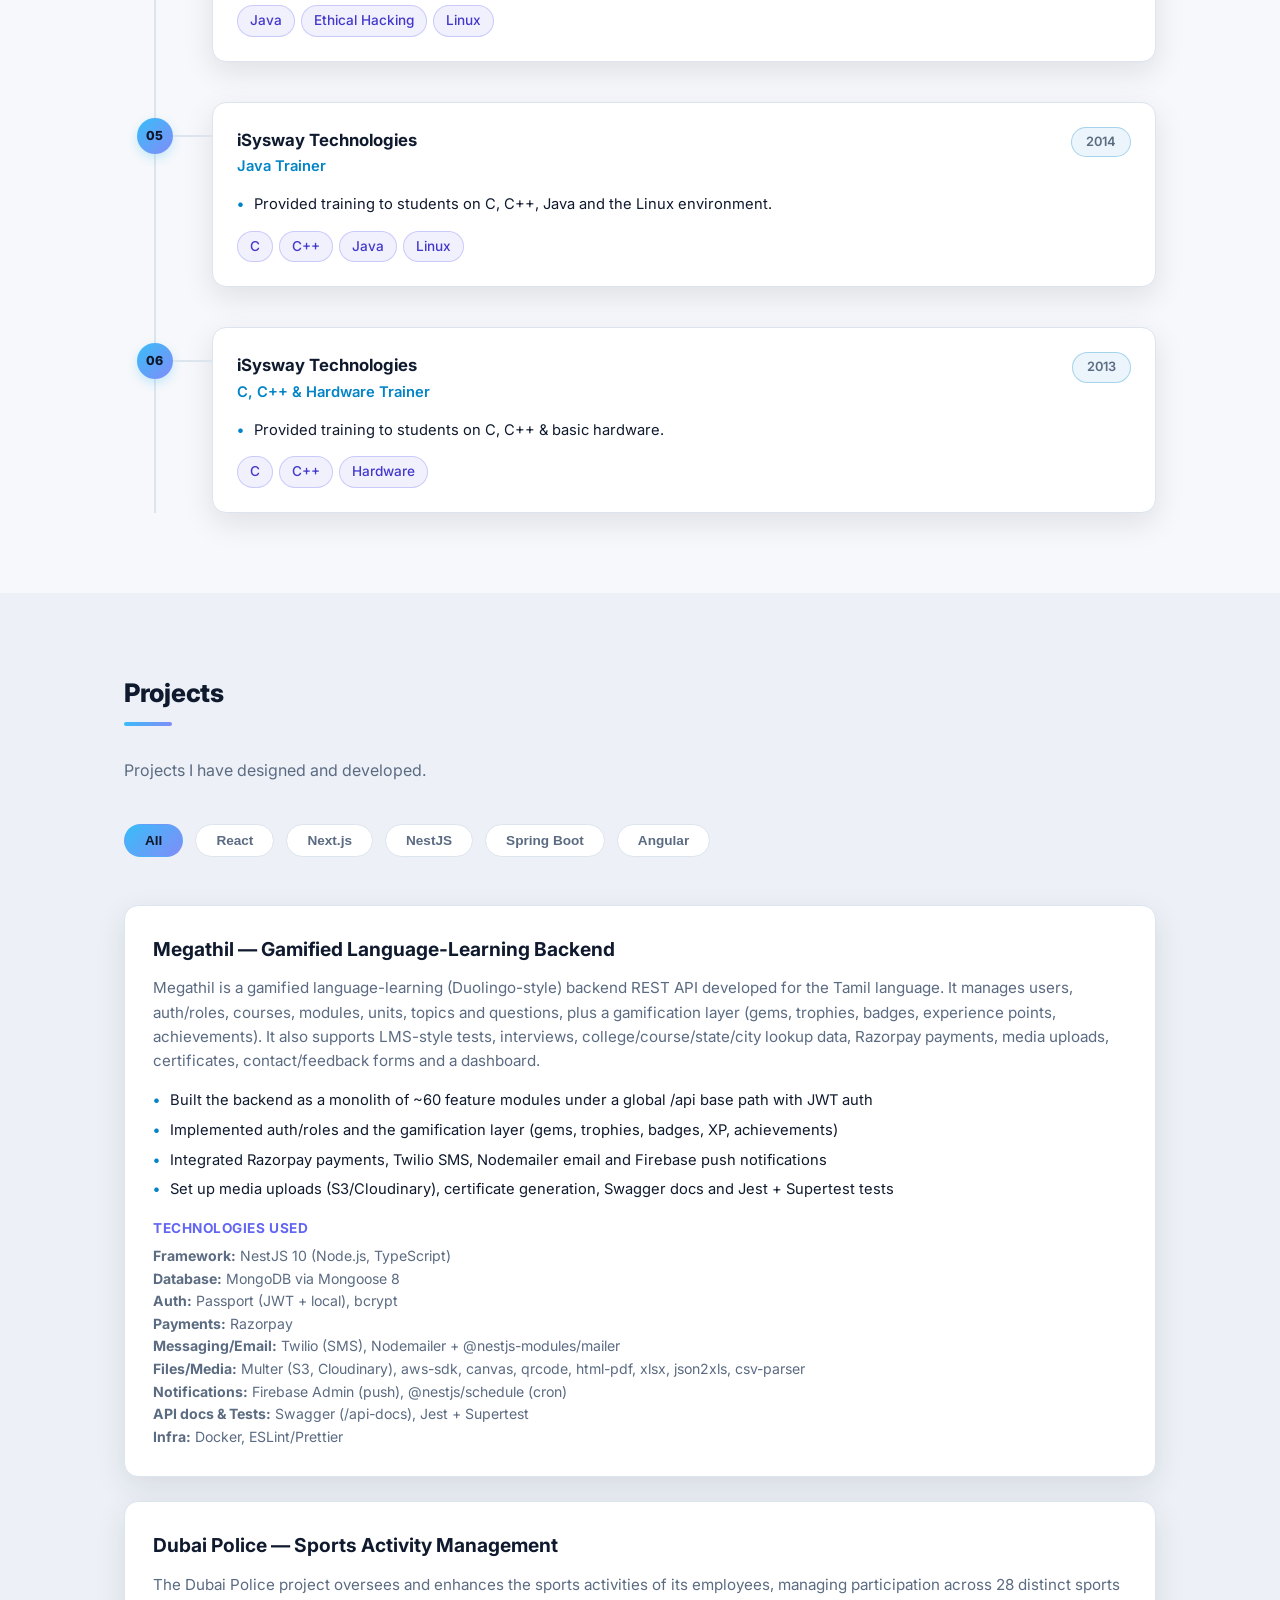
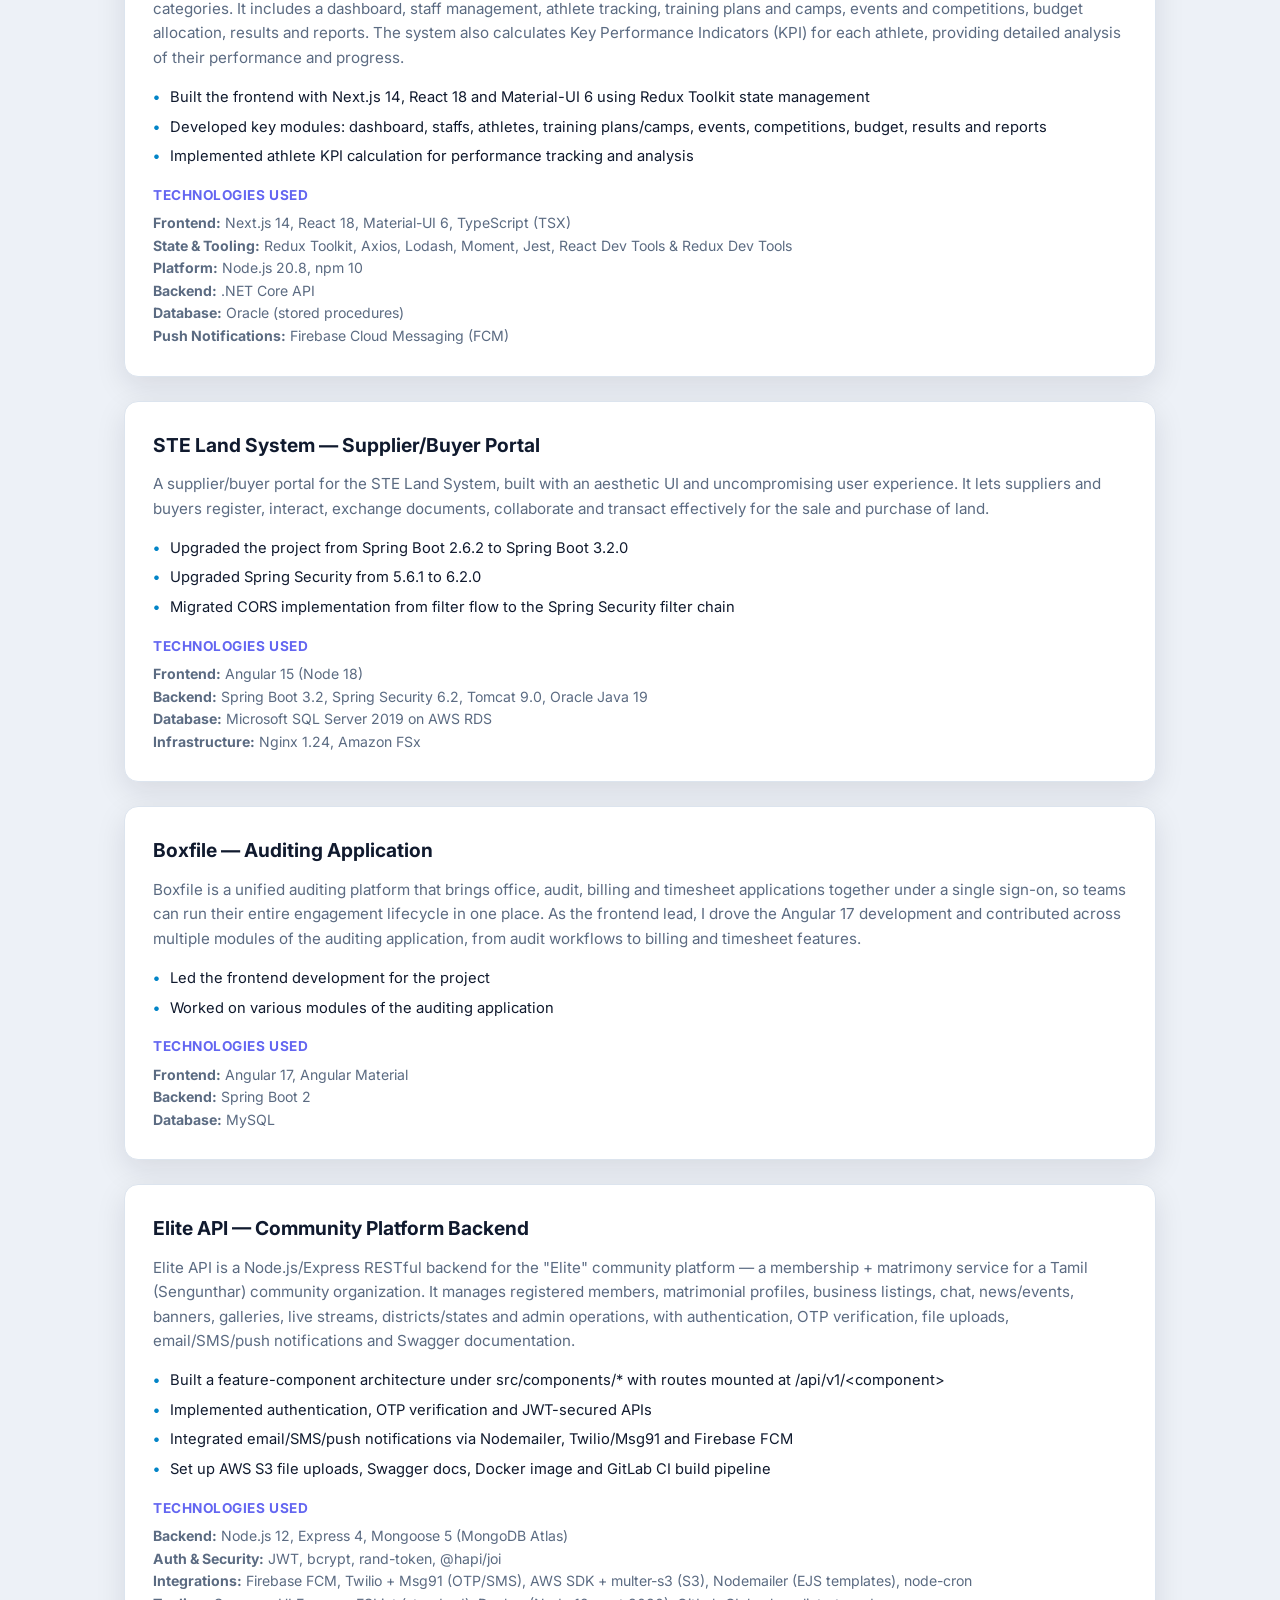
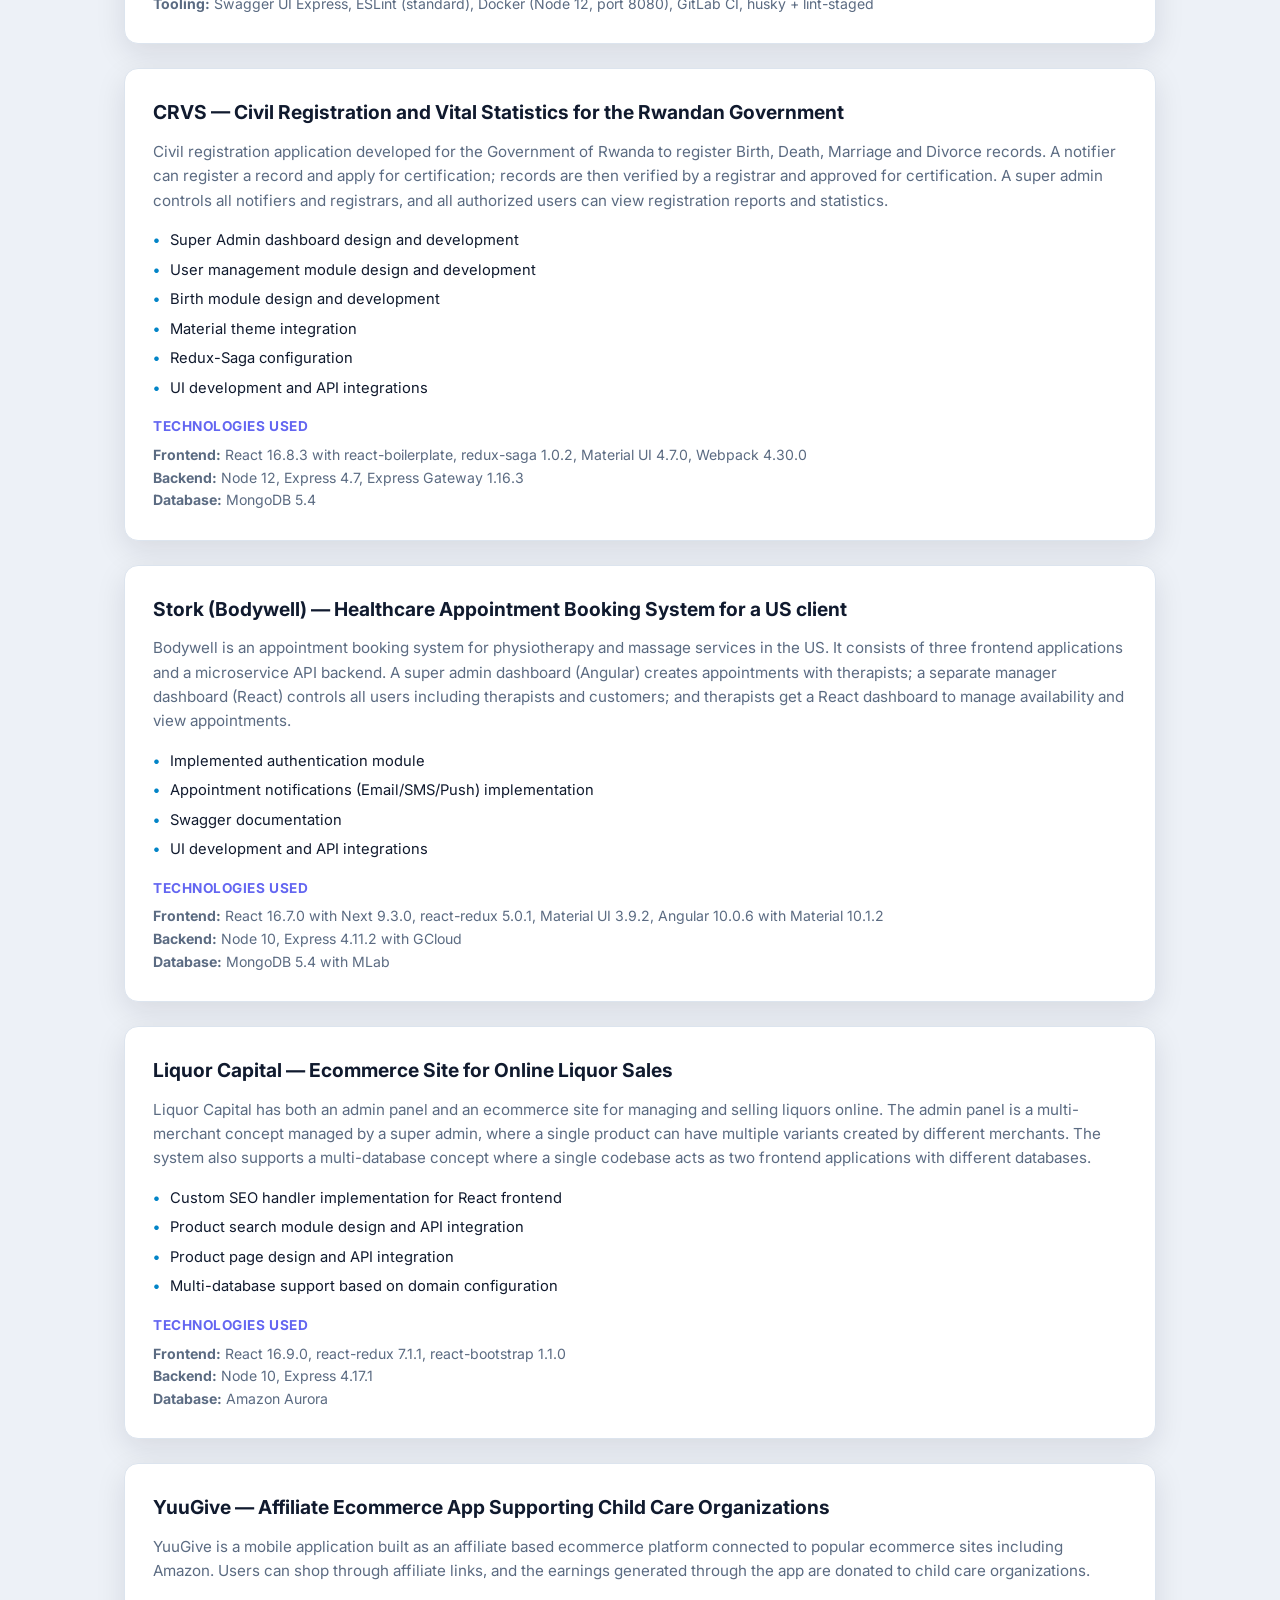
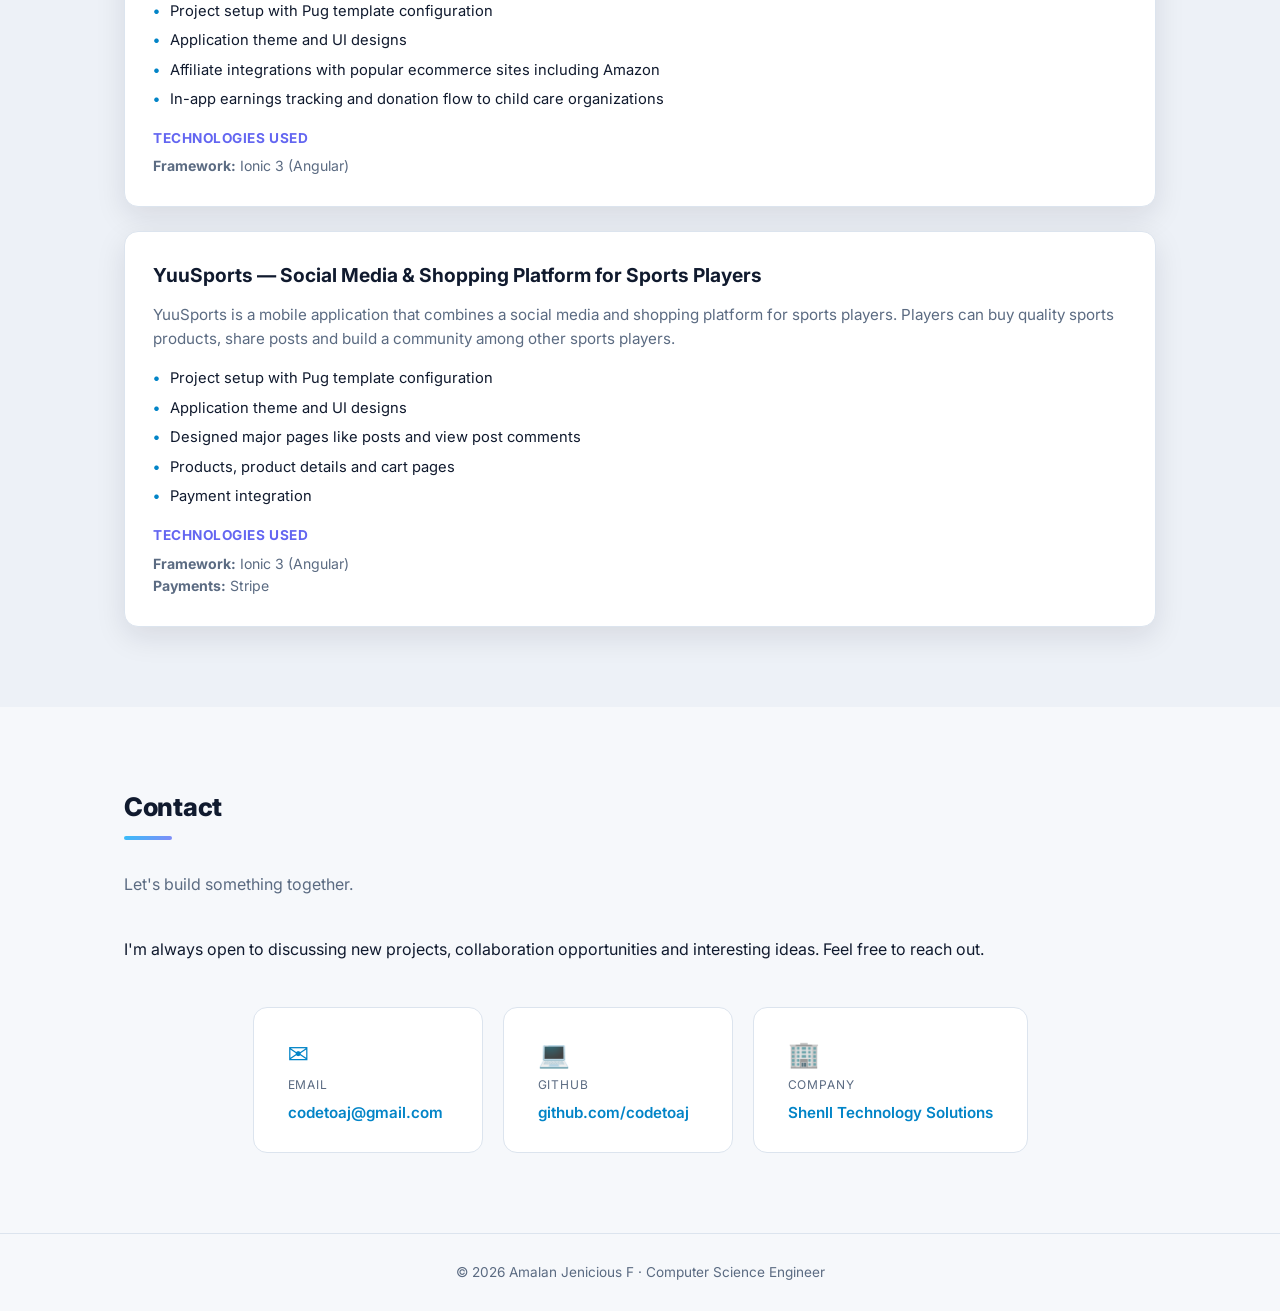
==== commit baeaa089: "SEO improvization" ====
--- a/index.html
+++ b/index.html
@@ -6,9 +6,14 @@
     <meta name="color-scheme" content="dark light">
     <meta
       name="description"
-      content="Amalan Jenicious F — Computer Science Engineer specializing in fullstack development. Portfolio of projects, skills and experience."
+      content="Portfolio of Amalan Jenicious F, Computer Science Engineer and Team Lead in Chennai. Fullstack work with Node.js, React, NestJS, Spring Boot, Angular, TypeScript, and cloud."
     >
-    <title>Amalan Jenicious F | Computer Science Engineer</title>
+    <meta name="author" content="Amalan Jenicious F">
+    <meta name="robots" content="index, follow">
+    <meta name="theme-color" content="#0f172a" media="(prefers-color-scheme: dark)">
+    <meta name="theme-color" content="#f6f8fb" media="(prefers-color-scheme: light)">
+    <title>Amalan Jenicious F | Fullstack Engineer &amp; Team Lead</title>
+    <link rel="canonical" href="https://codetoaj.github.io/">
     <link rel="icon" href="favicon.svg" type="image/svg+xml">
     <link rel="preconnect" href="https://fonts.googleapis.com">
     <link rel="preconnect" href="https://fonts.gstatic.com" crossorigin>
@@ -16,17 +21,85 @@
       href="https://fonts.googleapis.com/css2?family=Inter:wght@400;500;600;700;800&display=swap"
       rel="stylesheet"
     >
-    <meta property="og:title" content="Amalan Jenicious F | Computer Science Engineer">
-    <meta property="og:description" content="Team Lead specializing in fullstack development — Node.js, React, Spring Boot, Angular, TypeScript, and cloud technologies.">
-    <meta property="og:type" content="website">
+    <meta property="og:title" content="Amalan Jenicious F | Fullstack Engineer &amp; Team Lead">
+    <meta property="og:description" content="Computer Science Engineer and Team Lead in Chennai. Fullstack work with Node.js, React, NestJS, Spring Boot, Angular, TypeScript, and cloud.">
+    <meta property="og:type" content="profile">
+    <meta property="og:locale" content="en_US">
+    <meta property="og:site_name" content="Amalan Jenicious F">
     <meta property="og:url" content="https://codetoaj.github.io/">
     <meta property="og:image" content="https://codetoaj.github.io/og-image.png">
+    <meta property="og:image:type" content="image/png">
+    <meta property="og:image:width" content="1200">
+    <meta property="og:image:height" content="630">
+    <meta property="og:image:alt" content="Amalan Jenicious F — Team Lead and fullstack engineer in Chennai, India">
+    <meta property="profile:first_name" content="Amalan">
+    <meta property="profile:last_name" content="Jenicious">
     <meta name="twitter:card" content="summary_large_image">
-    <meta name="twitter:title" content="Amalan Jenicious F | Computer Science Engineer">
-    <meta name="twitter:description" content="Team Lead specializing in fullstack development — Node.js, React, Spring Boot, Angular, TypeScript, and cloud technologies.">
+    <meta name="twitter:title" content="Amalan Jenicious F | Fullstack Engineer &amp; Team Lead">
+    <meta name="twitter:description" content="Computer Science Engineer and Team Lead in Chennai. Fullstack work with Node.js, React, NestJS, Spring Boot, Angular, TypeScript, and cloud.">
     <meta name="twitter:image" content="https://codetoaj.github.io/og-image.png">
+    <meta name="twitter:image:alt" content="Amalan Jenicious F — Team Lead and fullstack engineer in Chennai, India">
     <script type="application/ld+json">
-    {"@context":"https://schema.org","@type":"Person","name":"Amalan Jenicious F","jobTitle":"Team Lead","worksFor":{"@type":"Organization","name":"Shenll Technology Solutions"},"url":"https://codetoaj.github.io/","sameAs":["https://github.com/codetoaj"]}
+    {
+      "@context": "https://schema.org",
+      "@graph": [
+        {
+          "@type": "Person",
+          "@id": "https://codetoaj.github.io/#person",
+          "name": "Amalan Jenicious F",
+          "alternateName": "AJ",
+          "jobTitle": "Team Lead",
+          "description": "Computer Science Engineer and Team Lead specializing in fullstack development with Node.js, React, NestJS, Spring Boot, Angular, TypeScript, and cloud technologies.",
+          "url": "https://codetoaj.github.io/",
+          "email": "mailto:codetoaj@gmail.com",
+          "image": "https://codetoaj.github.io/og-image.png",
+          "worksFor": {
+            "@type": "Organization",
+            "name": "Shenll Technology Solutions",
+            "url": "https://www.shenll.com/"
+          },
+          "address": {
+            "@type": "PostalAddress",
+            "addressLocality": "Chennai",
+            "addressRegion": "Tamil Nadu",
+            "addressCountry": "IN"
+          },
+          "sameAs": ["https://github.com/codetoaj"],
+          "knowsAbout": [
+            "Full stack development",
+            "Node.js",
+            "React",
+            "TypeScript",
+            "NestJS",
+            "Next.js",
+            "Spring Boot",
+            "Angular",
+            "Java",
+            "MongoDB",
+            "AWS"
+          ]
+        },
+        {
+          "@type": "WebSite",
+          "@id": "https://codetoaj.github.io/#website",
+          "url": "https://codetoaj.github.io/",
+          "name": "Amalan Jenicious F",
+          "description": "Personal portfolio of Amalan Jenicious F, fullstack engineer and Team Lead in Chennai.",
+          "inLanguage": "en",
+          "publisher": { "@id": "https://codetoaj.github.io/#person" }
+        },
+        {
+          "@type": "ProfilePage",
+          "@id": "https://codetoaj.github.io/#webpage",
+          "url": "https://codetoaj.github.io/",
+          "name": "Amalan Jenicious F | Fullstack Engineer & Team Lead",
+          "inLanguage": "en",
+          "isPartOf": { "@id": "https://codetoaj.github.io/#website" },
+          "about": { "@id": "https://codetoaj.github.io/#person" },
+          "mainEntity": { "@id": "https://codetoaj.github.io/#person" }
+        }
+      ]
+    }
     </script>
     <script>
       (function () {
@@ -116,6 +189,21 @@
         margin: 0 auto;
         padding: 0 24px;
       }
+      .skip-link {
+        position: absolute;
+        left: 16px;
+        top: -48px;
+        z-index: 200;
+        padding: 8px 16px;
+        background: var(--accent);
+        color: #0f172a;
+        font-weight: 600;
+        border-radius: 8px;
+      }
+      .skip-link:focus {
+        top: 12px;
+        text-decoration: none;
+      }
 
       header {
         position: sticky;
@@ -807,6 +895,7 @@
     </style>
   </head>
   <body>
+    <a class="skip-link" href="#home">Skip to content</a>
     <header>
       <nav class="nav container" aria-label="Primary">
         <a class="brand" href="#home">AJ</a>
@@ -827,18 +916,19 @@
       </nav>
     </header>
 
+    <main id="main">
     <section class="hero" id="home">
       <div class="container">
         <div class="avatar" aria-hidden="true">AJ</div>
         <h1>Amalan Jenicious F</h1>
-        <span class="role">Computer Science Engineer</span>
+        <span class="role">Fullstack Engineer &amp; Team Lead</span>
         <p class="intro">
           Hi, I am a Computer Science Engineer specialized in
           <strong>fullstack development</strong> from Tamil Nadu, India. Currently working as a
           Team Lead at
           <a href="https://www.shenll.com/" target="_blank" rel="noopener noreferrer">Shenll Technology Solutions (P) Ltd</a>
           in Chennai. Please check my
-          <a href="https://github.com/codetoaj?tab=repositories" target="_blank" rel="noopener noreferrer">GitHub Repos</a>
+          <a href="https://github.com/codetoaj?tab=repositories" target="_blank" rel="me noopener noreferrer">GitHub Repos</a>
           and feel free to give a star to projects you find interesting. You can email me at
           <a href="mailto:codetoaj@gmail.com">codetoaj@gmail.com</a>.
         </p>
@@ -1379,7 +1469,7 @@
             <span class="label">Email</span>
             <span class="value">codetoaj@gmail.com</span>
           </a>
-          <a class="contact-card" href="https://github.com/codetoaj" target="_blank" rel="noopener noreferrer">
+          <a class="contact-card" href="https://github.com/codetoaj" target="_blank" rel="me noopener noreferrer">
             <span class="icon">&#128187;</span>
             <span class="label">GitHub</span>
             <span class="value">github.com/codetoaj</span>
@@ -1392,6 +1482,7 @@
         </div>
       </div>
     </section>
+    </main>
 
     <footer>
       <div class="container">
